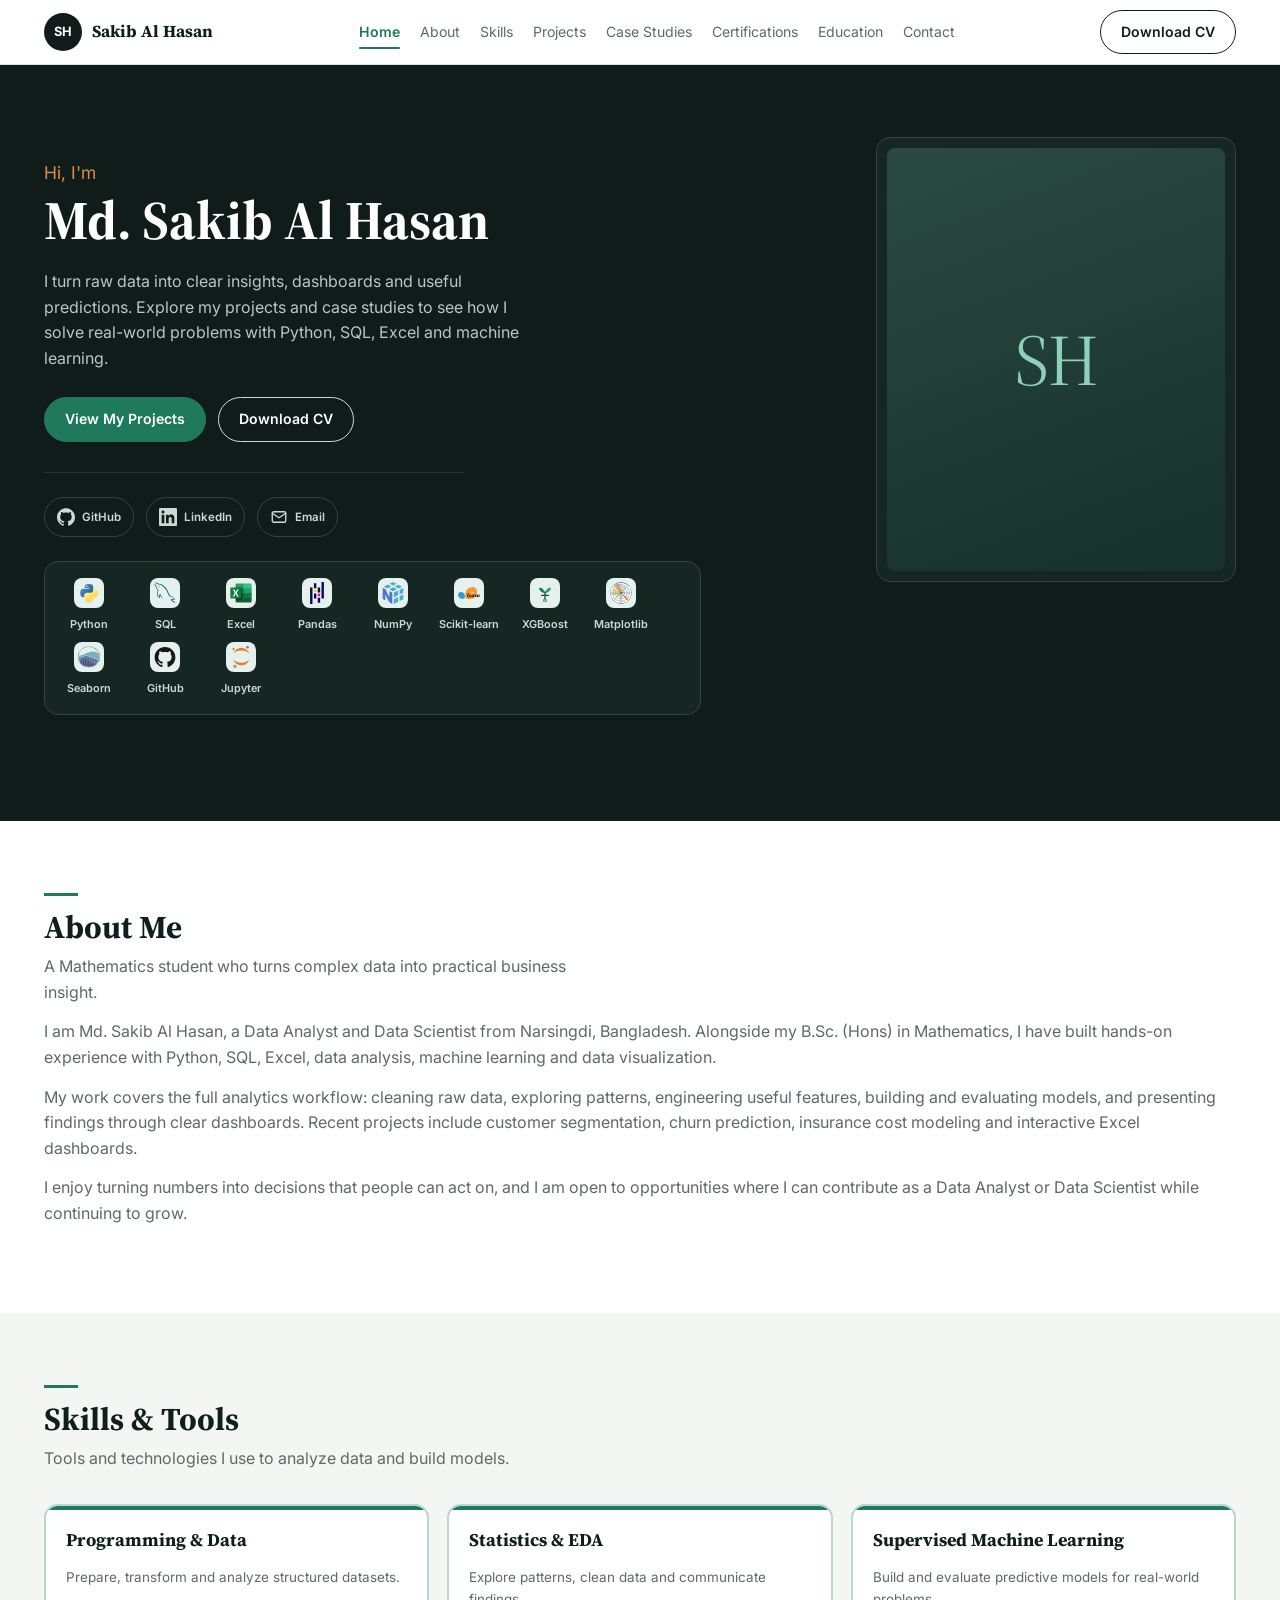
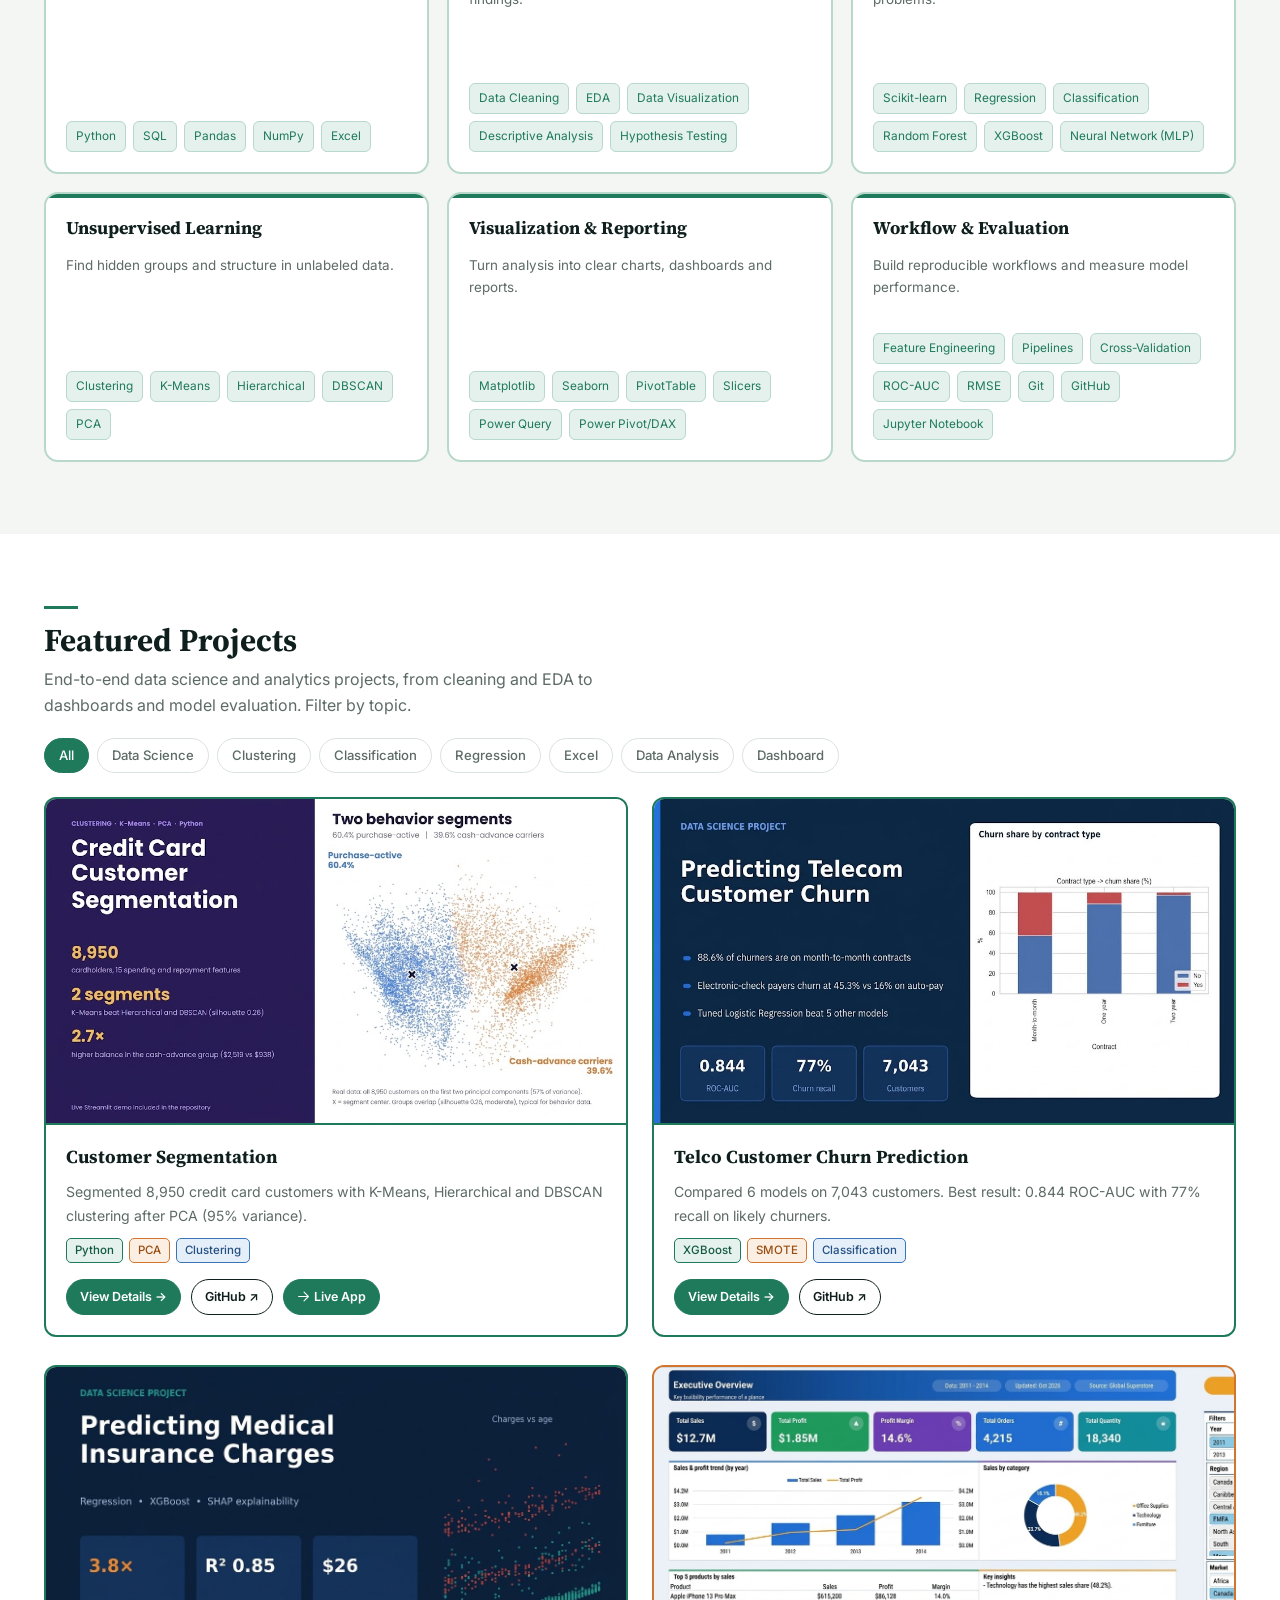
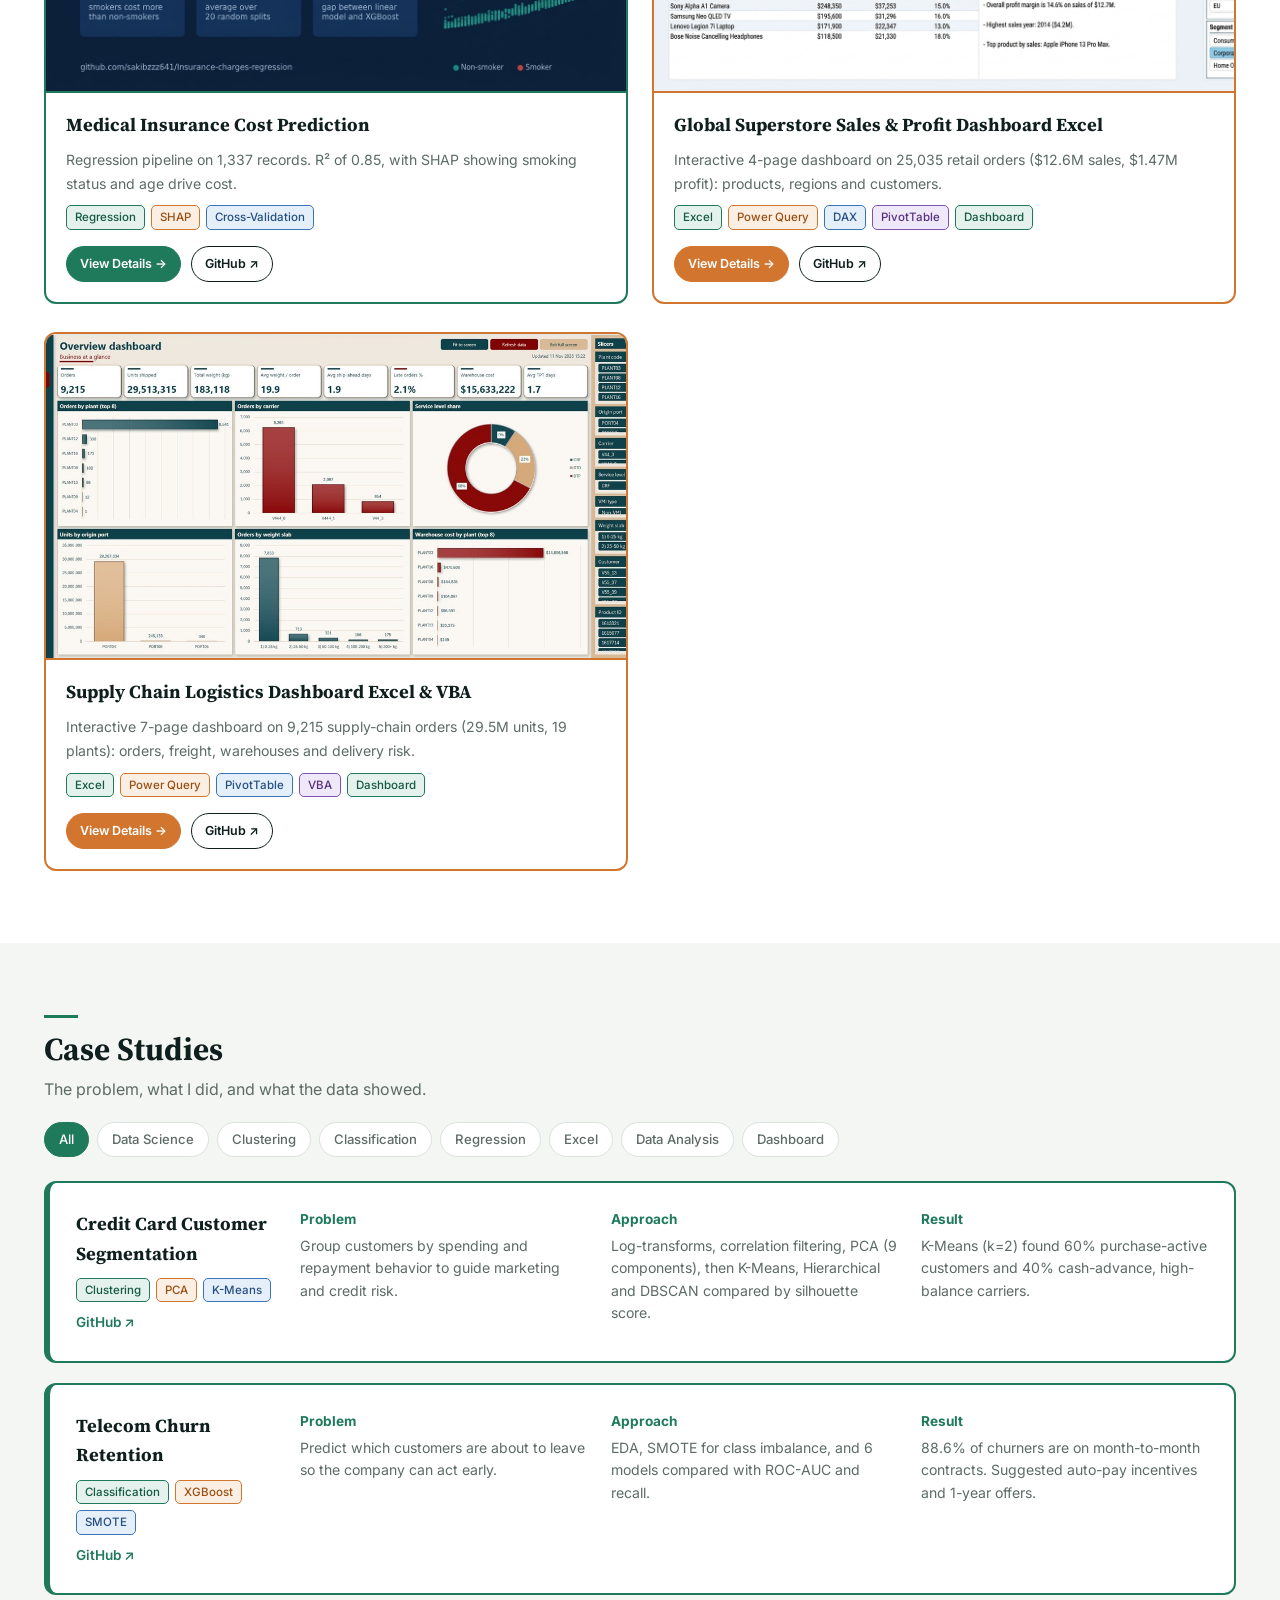
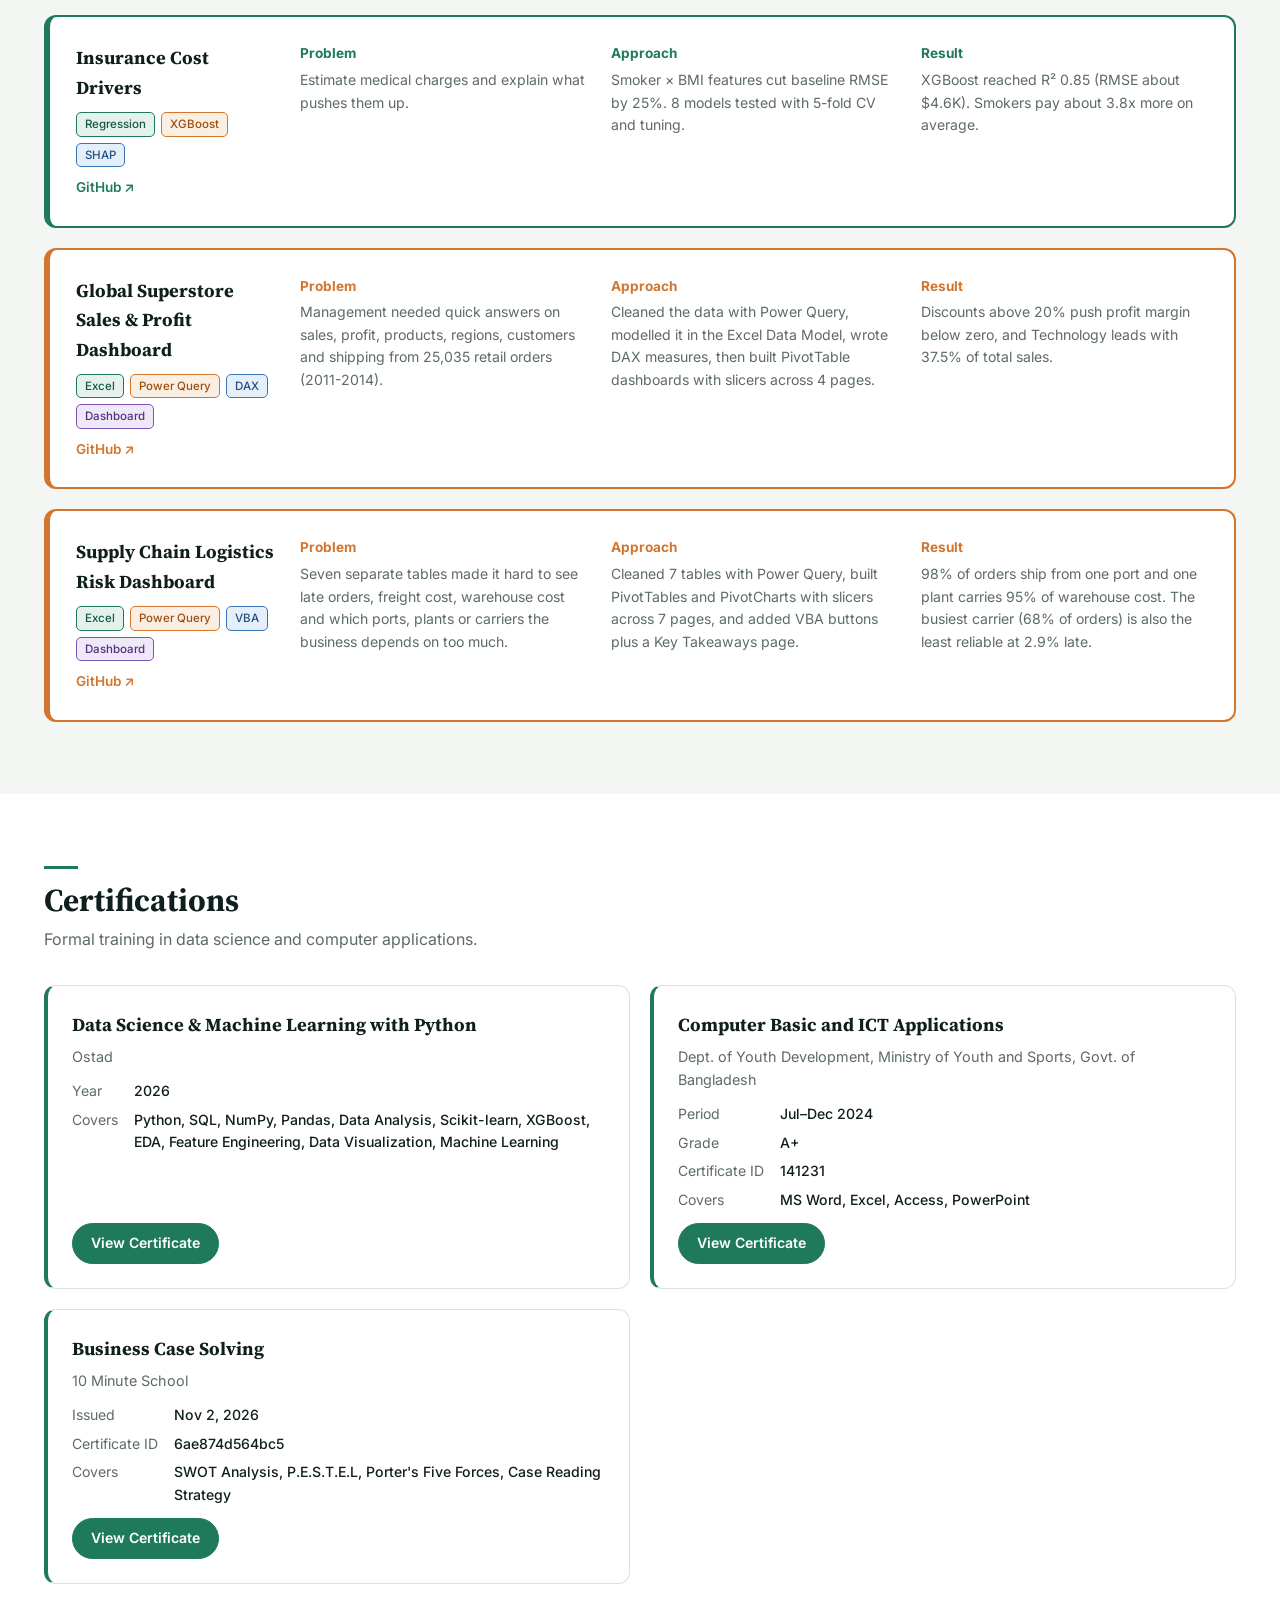
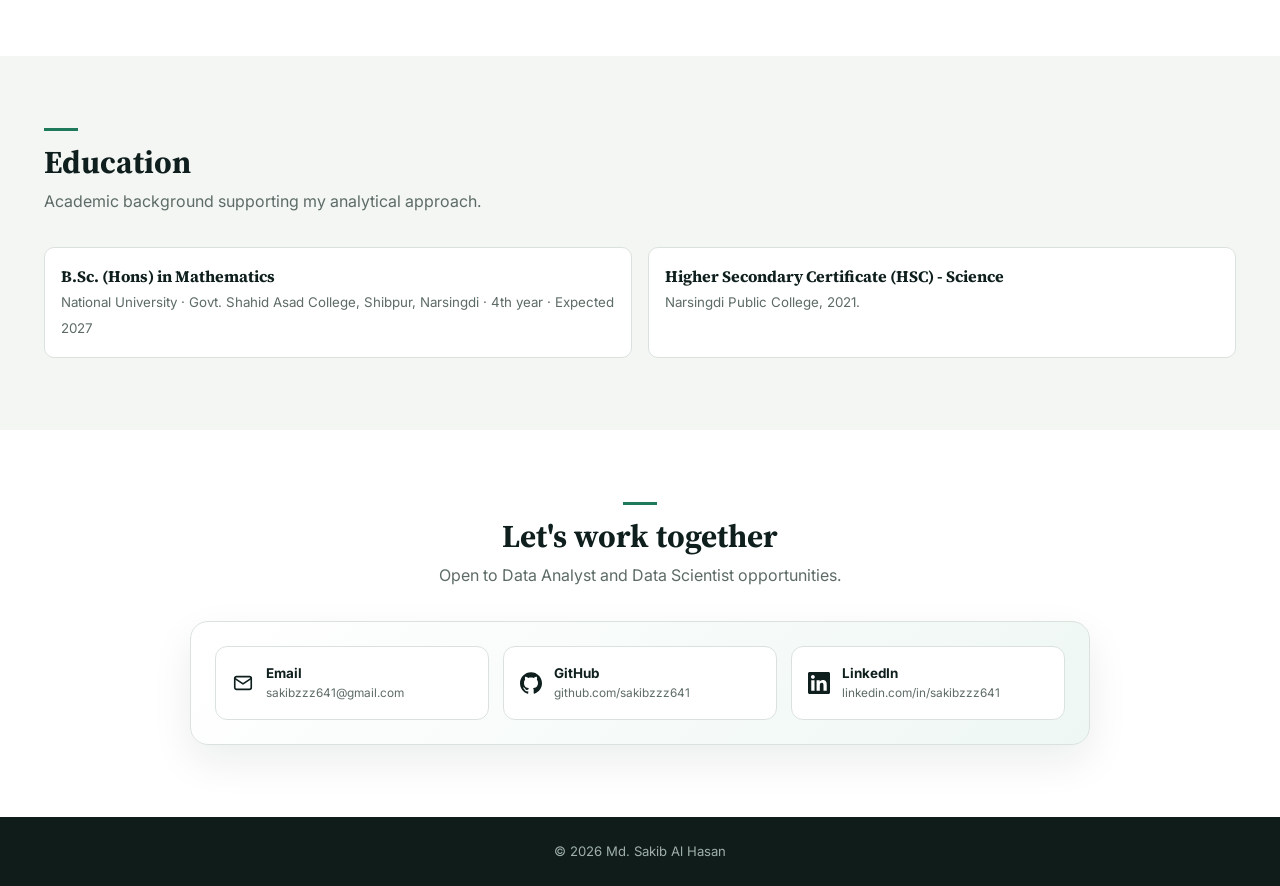
==== index.html @ 1f777a45 "add tool section at home" ====
<!DOCTYPE html>
<html lang="en">
<head>
<meta charset="UTF-8">
<meta name="viewport" content="width=device-width, initial-scale=1">
<title>Md. Sakib Al Hasan | Data Analyst &amp; Data Scientist</title>
<meta name="description" content="Portfolio of Md. Sakib Al Hasan, Data Analyst and Data Scientist: customer segmentation, churn prediction, cost prediction and Excel dashboard projects.">
<link rel="preconnect" href="https://fonts.googleapis.com">
<link rel="preconnect" href="https://fonts.gstatic.com" crossorigin>
<link href="https://fonts.googleapis.com/css2?family=Inter:wght@400;500;600&family=Source+Serif+4:wght@500;600;700&display=swap" rel="stylesheet">
<style>
:root{--ink:#0f1f1d;--dark:#101c1a;--green:#1f7a5c;--green2:#2a9d76;--orange:#e08a4b;--bg:#f4f6f4;--card:#fff;--line:#dbe2de;--mute:#5d6b66;--serif:'Source Serif 4',Georgia,serif;--sans:'Inter',system-ui,sans-serif}
*{box-sizing:border-box;margin:0;padding:0}
html{scroll-behavior:smooth}
body{font-family:var(--sans);background:var(--bg);color:var(--ink);line-height:1.6}
a{color:inherit;text-decoration:none}
:focus-visible{outline:2px solid var(--green2);outline-offset:3px}
.wrap{max-width:1240px;margin:0 auto;padding:0 24px}
/* nav */
header{background:#fff;border-bottom:1px solid var(--line);position:sticky;top:0;z-index:10}
nav{display:flex;align-items:center;justify-content:space-between;height:64px}
.logo{font-family:var(--serif);font-weight:700;font-size:1.05rem;display:flex;align-items:center;gap:10px;white-space:nowrap}
.logo i{position:relative;overflow:hidden;width:38px;height:38px;border-radius:50%;background:var(--dark);color:#fff;display:grid;place-items:center;font-style:normal;font-size:.8rem;font-family:var(--sans);flex:none}.logo i img{position:absolute;inset:0;width:100%;height:100%;object-fit:cover;object-position:center 18%}
nav ul{display:flex;gap:20px;list-style:none;font-size:.88rem;color:var(--mute)}
nav ul a{position:relative;display:inline-block;padding:6px 0;transition:color .2s ease}
nav ul a::after{content:"";position:absolute;left:0;right:0;bottom:0;height:2px;border-radius:2px;background:var(--green);transform:scaleX(0);transform-origin:center;transition:transform .2s ease}
nav ul a:hover,nav ul a.active{color:var(--green)}
nav ul a.active{font-weight:600}
nav ul a.active::after{transform:scaleX(1)}
.btn{display:inline-block;padding:10px 20px;border-radius:999px;font-size:.88rem;font-weight:600;border:1px solid var(--ink);background:transparent;cursor:pointer}
.btn.fill{background:var(--green);border-color:var(--green);color:#fff}
.btn.fill:hover{background:var(--green2)}
.btn.line:hover{background:rgba(0,0,0,.05)}
.hero .btn.line{border-color:#cfd8d4;color:#fff}
.hero .btn.line:hover{background:rgba(255,255,255,.1)}
.menu{display:none;background:none;border:1px solid var(--line);border-radius:8px;padding:6px 10px;font-size:1rem}
/* hero */
.hero{background:var(--dark);color:#fff;padding:72px 0}
.hero .wrap{display:block}
.hero-main{display:grid;grid-template-columns:1.35fr 1fr;gap:48px;align-items:start}
.pill{display:inline-block;border:1px solid #2f4540;border-radius:999px;padding:3px 12px;font-size:.74rem;color:#cdd9d4;margin:0 6px 8px 0}
.hi{color:var(--orange);margin-top:22px;font-size:1.1rem}
.hero h1{font-family:var(--serif);font-size:clamp(1.6rem,5.2vw,3.4rem);line-height:1.1;margin:4px 0 18px;white-space:nowrap}
.hero p.lead{color:#b9c7c2;max-width:480px;margin:18px 0 26px}
.cta{display:flex;gap:12px;flex-wrap:wrap}
.social{display:flex;gap:12px;margin-top:30px;padding-top:24px;border-top:1px solid #243733;max-width:420px}
.social a{min-width:40px;height:40px;padding:0 12px;border:1px solid #2f4540;border-radius:999px;display:inline-flex;align-items:center;justify-content:center;gap:7px;font-size:.72rem;font-weight:600;color:#cdd9d4;transition:background .2s ease,border-color .2s ease,transform .2s ease}
.social svg{width:18px;height:18px;fill:currentColor}.social svg.st{fill:none;stroke:currentColor;stroke-width:1.8;stroke-linecap:round;stroke-linejoin:round}
.social a:hover{border-color:var(--green2);color:#fff;background:#19342d;transform:translateY(-2px)}
.photo{width:100%;max-width:360px;justify-self:end;border:1px solid #2f4540;border-radius:14px;padding:10px;background:#152623}
.photo .img{aspect-ratio:4/5;border-radius:8px;background:linear-gradient(160deg,#2b4a43,#16302b);display:grid;place-items:center;font-family:var(--serif);font-size:4.5rem;color:#8fd0b6;overflow:hidden}
.photo .img{position:relative}.photo img{position:absolute;inset:0;width:100%;height:100%;object-fit:cover;display:block}
.photo a{display:block;text-align:center;margin-top:10px;font-size:.8rem;border:1px solid #2f4540;border-radius:8px;padding:7px;color:#cdd9d4}
.photo a:hover{border-color:var(--green2)}
.hero .tool-grid{margin-top:34px;background:#152623;border-color:#2f4540;box-shadow:none}
.hero .tool-card:hover{background:#1b3a32}
.hero .tool-card span:last-child{color:#cdd9d4}
.hero-main .tool-grid{margin-top:24px;padding:12px 6px;flex-wrap:wrap;overflow:visible;justify-content:flex-start}
.hero-main .tool-card{flex:0 0 76px;min-height:64px}
/* sections */
section{padding:72px 0}
.reveal{opacity:0;transform:translateY(24px);transition:opacity .7s ease,transform .7s ease}
.reveal.is-visible{opacity:1;transform:none}
.reveal-stagger>*{transition-delay:calc(var(--reveal-index, 0) * 90ms)}
.alt{background:#fff}
h2{font-family:var(--serif);font-size:2rem;line-height:1.2}
h2::before{content:"";display:block;width:34px;height:3px;background:var(--green);margin-bottom:12px}
.sub{color:var(--mute);margin:8px 0 32px;max-width:560px}
.grid4{display:grid;grid-template-columns:repeat(4,1fr);gap:16px}
.skill{background:var(--card);border:1px solid var(--line);border-radius:10px;padding:22px 12px;text-align:center;font-size:.9rem;font-weight:500}
.skill b{display:grid;place-items:center;width:38px;height:38px;border-radius:9px;background:#e4f1ec;color:var(--green);margin:0 auto 10px;font-size:.78rem}
.tool-grid{display:flex;flex-wrap:nowrap;align-items:stretch;justify-content:center;gap:0;margin:0 0 34px;padding:18px 12px;background:var(--card);border:1px solid var(--line);border-radius:14px;overflow-x:auto;box-shadow:0 8px 24px rgba(15,31,29,.04)}.tool-card{flex:0 0 88px;max-width:none;min-height:72px;display:flex;flex-direction:column;align-items:center;justify-content:center;gap:8px;background:transparent;border:0;border-radius:10px;color:var(--ink);text-align:center;transition:background .22s ease,transform .22s ease}.tool-card:hover{background:#f0f7f4;transform:translateY(-3px)}.tool-card:hover .tool-logo,.tool-card:hover .tool-icon{transform:scale(1.08)}.tool-mark{display:grid;place-items:center;min-width:30px;height:30px;padding:0 5px;border-radius:8px;background:#e4f1ec;color:var(--green);font-size:.66rem;font-weight:700}.tool-logo{width:30px;height:30px;padding:4px;border-radius:8px;background:#e4f1ec;object-fit:contain;transition:transform .22s ease}.tool-icon{width:30px;height:30px;padding:6px;border-radius:8px;background:#e4f1ec;color:var(--green);fill:none;stroke:currentColor;stroke-width:1.8;stroke-linecap:round;stroke-linejoin:round;transition:transform .22s ease}.tool-icon text{fill:currentColor;stroke:none;font-family:var(--sans);font-size:8px;font-weight:700}.tool-card span:last-child{font-size:.68rem;font-weight:600;color:var(--mute);white-space:nowrap}
.groups{display:grid;grid-template-columns:repeat(3,1fr);align-items:stretch;gap:18px}.sg{--skill-accent:var(--green);--skill-soft:#e4f1ec;--skill-border:#b7d8ca;position:relative;overflow:hidden;height:100%;min-height:270px;background:var(--card);border:2px solid var(--skill-border);border-radius:14px;padding:20px;display:flex;flex-direction:column;transition:transform .22s ease,box-shadow .22s ease,border-color .22s ease}.sg::before{content:"";position:absolute;inset:0 0 auto;height:4px;background:var(--skill-accent)}.sg:hover{transform:translateY(-5px);border-color:var(--skill-accent);box-shadow:0 16px 32px rgba(15,31,29,.12);z-index:1}.sg h3{font-family:var(--serif);font-size:1.12rem;display:flex;align-items:center;margin-bottom:12px}.sg-description{color:var(--mute);font-size:.84rem;line-height:1.65;margin-bottom:18px}.sg-items{margin-top:auto}.skill-subgroup{padding-top:0}.sg .sl{font-size:.7rem;letter-spacing:.08em;text-transform:uppercase;font-weight:700;color:var(--skill-accent);margin:0 0 8px}.sg .tags{gap:7px}.sg .tags em{display:inline-flex;align-items:center;font-size:.74rem;background:var(--skill-soft);border:1px solid var(--skill-border);border-radius:6px;padding:5px 9px;color:var(--skill-accent)}.sg .tags em:hover{border-color:var(--skill-accent);background:var(--skill-accent);color:#fff}
.proj .tags em,.case .tags em{border:1.5px solid #1f7a5c;background:#e4f1ec;color:#145a43;font-weight:500}.proj .tags em:nth-child(2),.case .tags em:nth-child(2){border-color:#d2762f;background:#fbeee3;color:#9a4f12}.proj .tags em:nth-child(3),.case .tags em:nth-child(3){border-color:#3a74b8;background:#e5eff9;color:#244f82}.proj .tags em:nth-child(4),.case .tags em:nth-child(4){border-color:#7d52b3;background:#efe8f8;color:#55307f}.case .tags{margin-top:10px}
.certs{display:grid;grid-template-columns:repeat(2,1fr);gap:20px}.cert{background:var(--card);border:1px solid var(--line);border-left:4px solid var(--green);border-radius:12px;padding:24px;display:flex;flex-direction:column;gap:12px;transition:transform .22s ease,box-shadow .22s ease}.cert:hover{transform:translateY(-4px) scale(1.025);box-shadow:0 14px 30px rgba(15,31,29,.14);position:relative;z-index:1}.cert h3{font-family:var(--serif);font-size:1.15rem}.cert .by{color:var(--mute);font-size:.9rem;margin-top:-6px}.cert dl{display:grid;grid-template-columns:auto 1fr;gap:6px 16px;font-size:.88rem}.cert dt{color:var(--mute)}.cert dd{font-weight:500}.cert .btn{align-self:flex-start;margin-top:auto;padding:8px 18px}
.projects{display:grid;grid-template-columns:repeat(2,minmax(0,1fr));gap:28px 24px}
.proj{background:var(--card);border:1px solid var(--line);border-radius:12px;overflow:hidden;display:flex;flex-direction:column;transition:transform .22s ease,box-shadow .22s ease}
.proj:hover{transform:translateY(-4px) scale(1.025);box-shadow:0 14px 30px rgba(15,31,29,.14);position:relative;z-index:1}
.thumb{aspect-ratio:16/9;height:auto;min-height:0;background:#eaf2ef;display:flex;align-items:flex-end;gap:6px;padding:18px 20px;border-bottom:1px solid var(--line)}
.thumb span{flex:1;background:var(--green);border-radius:3px 3px 0 0;opacity:.85}
.thumb.dots{display:block;position:relative}
.thumb.dots span{position:absolute;width:14px;height:14px;border-radius:50%;flex:none}
.proj .body{padding:20px;display:flex;flex-direction:column;gap:10px;flex:1}
.proj h3{font-family:var(--serif);font-size:1.15rem;line-height:1.35}
.proj p{font-size:.88rem;color:var(--mute);line-height:1.7}
.tags{display:flex;flex-wrap:wrap;gap:6px}
.tags em{font-style:normal;font-size:.72rem;background:#eef2f0;border-radius:5px;padding:2px 8px;color:#41524c}
.proj a.more{margin-top:auto;font-size:.85rem;font-weight:600;color:var(--green)}
.cases{display:grid;gap:20px}
.case{background:var(--card);border:1px solid var(--line);border-radius:12px;padding:26px;display:grid;grid-template-columns:200px 1fr 1fr 1fr;gap:24px;transition:transform .22s ease,box-shadow .22s ease}.case:hover{transform:translateY(-4px) scale(1.025);box-shadow:0 14px 30px rgba(15,31,29,.14);position:relative;z-index:1}
.case h3{font-family:var(--serif);font-size:1.15rem}
.case h4{font-size:.85rem;color:var(--green);margin-bottom:4px}
.case p{font-size:.88rem;color:var(--mute)}
.about{display:grid;grid-template-columns:1fr;text-align:left}
.about h2::before{margin-left:0;margin-right:0}
.about .sub,.about p{margin-left:0;margin-right:0}
.about p{color:var(--mute);margin-bottom:14px}
.edu{display:grid;grid-template-columns:repeat(2,minmax(0,1fr));align-content:start;gap:16px}
.edu div{background:var(--card);border:1px solid var(--line);border-radius:10px;padding:16px;transition:transform .22s ease,box-shadow .22s ease,border-color .22s ease}
.edu div:hover{transform:translateY(-3px);border-color:var(--green2);box-shadow:0 10px 24px rgba(15,31,29,.1)}
.edu strong{display:block;font-family:var(--serif)}
.edu small{color:var(--mute)}
.contact{text-align:center}
.contact h2::before{margin:0 auto 12px}
.contact .sub{margin-left:auto;margin-right:auto}
.contact-card{max-width:900px;margin:28px auto 0;padding:24px;border:1px solid var(--line);border-radius:18px;background:linear-gradient(135deg,#fff 0%,#eef7f3 100%);box-shadow:0 16px 40px rgba(15,31,29,.08)}
.contact-links{display:grid;grid-template-columns:repeat(auto-fit,minmax(210px,1fr));gap:14px}
.contact-link{display:flex;align-items:center;gap:12px;min-width:0;padding:16px;border:1px solid var(--line);border-radius:12px;background:#fff;color:var(--ink);text-align:left;transition:transform .22s ease,box-shadow .22s ease,border-color .22s ease}
.contact-link:hover{transform:translateY(-3px);border-color:var(--green2);box-shadow:0 10px 24px rgba(15,31,29,.1)}
.contact-link svg{width:22px;height:22px;fill:currentColor;flex:none}
.contact-link svg.st{fill:none;stroke:currentColor;stroke-width:1.8;stroke-linecap:round;stroke-linejoin:round}
.contact-link span{display:flex;flex-direction:column;min-width:0}
.contact-link b{font-size:.84rem}
.contact-link small{overflow:hidden;color:var(--mute);font-size:.74rem;text-overflow:ellipsis;white-space:nowrap}
.contact-card .cta{justify-content:center;margin-top:20px}
.copy-status{display:block;min-height:1.4em;margin-top:12px;color:var(--green);font-size:.8rem}
footer{background:var(--dark);color:#9fb0aa;text-align:center;padding:24px;font-size:.82rem}
@media(max-width:860px){
 .wrap{padding-left:20px;padding-right:20px}
 nav ul{gap:16px}
 .hero{padding:56px 0}
 .hero h1{font-size:clamp(1.6rem,8vw,3.2rem)}
 .hero-main,.about{grid-template-columns:1fr}
 .photo{max-width:320px}
 .tool-grid{flex-wrap:wrap;overflow-x:visible}
 .tool-card{flex-basis:120px}
 .groups{grid-template-columns:1fr}
 .projects{grid-template-columns:repeat(2,minmax(0,1fr))}
 .certs{grid-template-columns:1fr}
 .case{grid-template-columns:1fr;gap:14px}
 .menu{display:block}
 nav ul{display:none;position:absolute;top:64px;left:0;right:0;background:#fff;flex-direction:column;gap:0;border-bottom:1px solid var(--line)}
 nav ul.open{display:flex}
 nav ul li{padding:6px 24px;border-top:1px solid var(--line)}
 nav ul a{display:block;padding:6px 0}
 nav>.btn{display:none}
}
@media(max-width:560px){
 .wrap{padding-left:16px;padding-right:16px}
 .tool-card{flex-basis:100px}
 section{padding:52px 0}
 .hero{padding:44px 0}
 .hero h1{white-space:normal;font-size:clamp(1.9rem,11vw,2.7rem)}
 .hero p.lead{font-size:.92rem}
 .photo{max-width:260px}
 .projects{grid-template-columns:1fr}
 .edu{grid-template-columns:1fr}
 .proj .body{padding:16px}
 .proj .links{gap:8px}
 .proj .links a.more{padding:7px 10px;font-size:.74rem}
 .case{padding:18px}
 .case a.more+a.more{margin-left:8px}
 h2{font-size:1.7rem}
 .sub{font-size:.9rem;margin-bottom:24px}
 .cta .btn{width:100%;text-align:center}
 .social{margin-top:24px;padding-top:18px}
 nav{height:58px}
 header nav ul{top:58px}
 .logo{font-size:.92rem}
 .logo i{width:34px;height:34px}
}
@media(hover:none){
 .proj:hover{transform:none;box-shadow:none}
 .proj:hover .thumb.img img{transform:none}
}

.filters{display:flex;flex-wrap:wrap;gap:8px;margin:-12px 0 24px}
.fbtn{font:inherit;font-size:.82rem;font-weight:500;padding:6px 14px;border-radius:999px;border:1px solid var(--line);background:#fff;color:var(--mute);cursor:pointer}
.fbtn:hover{border-color:var(--green2);color:var(--ink)}
.fbtn.on{background:var(--green);border-color:var(--green);color:#fff}
.case a.more{display:inline-block;margin-top:10px;font-size:.85rem;font-weight:600;color:var(--ac,var(--green))}
.case a.more+a.more{margin-left:16px}
[hidden]{display:none!important}
.proj .links{margin-top:auto;padding-top:6px;display:flex;gap:10px;flex-wrap:wrap}
.proj .links a.more{margin-top:0;border:1px solid var(--ac,var(--green));border-radius:999px;padding:7px 13px;font-size:.78rem}
.proj .links a.more:not(.ghost){background:var(--ac,var(--green));color:#fff}
.proj .links a.more:not(.ghost):hover{filter:brightness(1.1)}
.proj .links a.more.ghost{border-color:var(--ink);background:#fff;color:var(--ink);font-weight:600}
.proj .links a.more.ghost:hover{border-color:var(--ink);background:var(--ink);color:#fff}
.proj .links a.live-app{border-color:var(--green);color:var(--green)}
.proj .links a.live-app:hover{background:var(--green);color:#fff}
.proj .links a.live-app svg{width:13px;height:13px;vertical-align:-2px;margin-right:4px;fill:none;stroke:currentColor;stroke-width:2;stroke-linecap:round;stroke-linejoin:round}
.thumb.img{padding:0;display:block}
.thumb.img{overflow:hidden}
.thumb.img img{width:100%;height:100%;object-fit:cover;display:block;transition:transform .35s ease}
.proj:hover .thumb.img img{transform:scale(1.06)}

.c-green{--ac:#1f7a5c;--ac-bg:#e4f1ec}.c-orange{--ac:#d2762f;--ac-bg:#fbeee3}.c-blue{--ac:#3a74b8;--ac-bg:#e5eff9}.c-purple{--ac:#7d52b3;--ac-bg:#efe8f8}
.proj{border:2px solid var(--ac,var(--line))}
.proj .thumb{background:var(--ac-bg,#eaf2ef);border-bottom:2px solid var(--ac,var(--line))}
.thumb span{background:var(--ac,var(--green))}
.proj a.more{color:var(--ac,var(--green))}
.case{border:2px solid var(--ac,var(--line));border-left:6px solid var(--ac,var(--line))}
.case h4{color:var(--ac,var(--green))}
@media(prefers-reduced-motion:reduce){
 html{scroll-behavior:auto}
 .reveal{opacity:1;transform:none;transition:none}
}
</style>
</head>
<body>
<header>
 <div class="wrap">
  <nav aria-label="Main">
   <a href="#home" class="logo"><i id="logoMark"></i><span id="logoName"></span></a>
   <ul id="links">
    <li><a href="#home">Home</a></li>
    <li data-sec="about"><a href="#about">About</a></li>
    <li data-sec="skills"><a href="#skills">Skills</a></li>
    <li data-sec="projects"><a href="#projects">Projects</a></li>
    <li data-sec="cases"><a href="#cases">Case Studies</a></li>
    <li data-sec="certs"><a href="#certs">Certifications</a></li>
    <li data-sec="education"><a href="#education">Education</a></li>
    <li><a href="#contact">Contact</a></li>
   </ul>
   <a class="btn line" id="navCv" download hidden>Download CV</a>
   <button class="menu" aria-label="Menu" onclick="document.getElementById('links').classList.toggle('open')">&#9776;</button>
  </nav>
 </div>
</header>

<main>
<div class="hero" id="home">
 <div class="wrap">
  <div class="hero-main">
   <div>
    <p class="hi">Hi, I'm</p>
    <h1 id="heroName"></h1>
    <p class="lead" id="heroLead"></p>
    <div class="cta">
     <a class="btn fill" href="#projects" id="heroProjects">View My Projects</a>
     <a class="btn line" id="heroCv" download hidden>Download CV</a>
    </div>
    <div class="social" id="social"></div>
    <div class="tool-grid reveal-stagger" id="toolList"></div>
   </div>
   <div class="photo" id="photo"></div>
  </div>
 </div>
</div>

<section id="about" class="alt">
 <div class="wrap about">
  <div>
   <h2>About Me</h2>
   <p class="sub" id="aboutSub" style="margin-bottom:14px"></p>
   <div class="reveal" id="aboutText"></div>
  </div>
 </div>
</section>

<section id="skills">
 <div class="wrap">
  <h2>Skills &amp; Tools</h2>
  <p class="sub">Tools and technologies I use to analyze data and build models.</p>
  <div class="groups reveal-stagger" id="skillGroups"></div>
 </div>
</section>

<section id="projects" class="alt">
 <div class="wrap">
  <h2>Featured Projects</h2>
  <p class="sub">End-to-end data science and analytics projects, from cleaning and EDA to dashboards and model evaluation. Filter by topic.</p>
  <div class="filters" id="projFilters" aria-label="Filter projects"></div>
  <div class="projects reveal-stagger" id="projectList"></div>
 </div>
</section>

<section id="cases">
 <div class="wrap">
  <h2>Case Studies</h2>
  <p class="sub">The problem, what I did, and what the data showed.</p>
  <div class="filters" id="caseFilters" aria-label="Filter case studies"></div>
  <div class="cases reveal-stagger" id="caseList"></div>
 </div>
</section>

<section id="certs" class="alt">
 <div class="wrap">
  <h2>Certifications</h2>
  <p class="sub">Formal training in data science and computer applications.</p>
  <div class="certs reveal-stagger" id="certList"></div>
 </div>
</section>

<section id="education">
 <div class="wrap">
  <h2>Education</h2>
  <p class="sub">Academic background supporting my analytical approach.</p>
  <div class="edu reveal-stagger" id="eduList"></div>
 </div>
</section>

<section id="contact" class="contact alt">
 <div class="wrap">
  <h2>Let's work together</h2>
  <p class="sub" id="contactText"></p>
  <div class="contact-card reveal">
   <div class="contact-links" id="contactLinks"></div>
   <a id="contactEmail" hidden></a>
  </div>
 </div>
</section>
</main>
<footer id="footer"></footer>

<script src="data-v4.js"></script>
<script>
const $=s=>document.querySelector(s);
const esc=s=>String(s==null?'':s).replace(/[&<>"]/g,c=>({'&':'&amp;','<':'&lt;','>':'&gt;','"':'&quot;'}[c]));
const tags=a=>'<div class="tags">'+(a||[]).map(t=>'<em>'+esc(t)+'</em>').join('')+'</div>';
const skillTags=a=>tags(a);
const toolIcon=name=>{
 const icons={
  Python:'<circle cx="8" cy="8" r="3"/><circle cx="16" cy="16" r="3"/><path d="M10 8h4a2 2 0 0 1 2 2v3M14 16h-4a2 2 0 0 1-2-2v-3"/>',
  SQL:'<path d="M5 6c0-2 14-2 14 0v12c0 2-14 2-14 0z"/><path d="M5 6c0 2 14 2 14 0M5 12c0 2 14 2 14 0"/>',
  Excel:'<rect x="4" y="4" width="16" height="16" rx="2"/><path d="M4 10h16M4 15h16M10 4v16M15 4v16"/>',
  Pandas:'<text x="4" y="15">pd</text>',
  NumPy:'<path d="m6 5 4 14 4-14M4 8h4M16 8h4"/>',
  'Scikit-learn':'<circle cx="6" cy="12" r="2"/><circle cx="18" cy="6" r="2"/><circle cx="18" cy="18" r="2"/><path d="m8 11 8-4M8 13l8 4"/>',
  XGBoost:'<path d="M5 19V9M10 19V5M15 19v-8M20 19V3"/>',
  Matplotlib:'<path d="M4 18 9 12l3 3 7-9"/><path d="M4 20h16"/>',
  Seaborn:'<path d="M4 15c3-8 5 8 8 0s5 8 8 0"/>',
  GitHub:'<circle cx="12" cy="12" r="8"/><path d="M9 18v-3a3 3 0 0 1 6 0v3M8 9a5 5 0 0 0 8 0"/>',
  Jupyter:'<circle cx="12" cy="12" r="8"/><circle cx="12" cy="12" r="2"/><path d="M7 5h.01M17 19h.01"/>',
  'Power Query & DAX':'<path d="M5 19V9M10 19V5M15 19v-8M20 19V3"/>'
 };
 return '<svg class="tool-icon" viewBox="0 0 24 24" aria-hidden="true">'+(icons[name]||'')+'</svg>';
};
const toolAssets={
 Python:'python.svg',
 SQL:'sql.svg',
 Excel:'excel.svg',
 Pandas:'pandas.svg',
 NumPy:'numpy.svg',
 'Scikit-learn':'scikit-learn.svg',
 XGBoost:'xgboost.svg',
 Matplotlib:'matplotlib.svg',
 Seaborn:'seaborn.svg',
 GitHub:'github.svg',
 Jupyter:'jupyter.svg'
};
const lnk=(href,txt,cls,ext)=>href?'<a class="'+cls+'" href="'+esc(href)+'"'+(ext?' target="_blank" rel="noopener"':'')+'>'+txt+'</a>':'';
const ICON={
github:'<svg viewBox="0 0 24 24" aria-hidden="true"><path d="M12 .297c-6.63 0-12 5.373-12 12 0 5.303 3.438 9.8 8.205 11.385.6.113.82-.258.82-.577 0-.285-.01-1.04-.015-2.04-3.338.724-4.042-1.61-4.042-1.61C4.422 18.07 3.633 17.7 3.633 17.7c-1.087-.744.084-.729.084-.729 1.205.084 1.838 1.236 1.838 1.236 1.07 1.835 2.809 1.305 3.495.998.108-.776.417-1.305.76-1.605-2.665-.3-5.466-1.332-5.466-5.93 0-1.31.465-2.38 1.235-3.22-.135-.303-.54-1.523.105-3.176 0 0 1.005-.322 3.3 1.23.96-.267 1.98-.399 3-.405 1.02.006 2.04.138 3 .405 2.28-1.552 3.285-1.23 3.285-1.23.645 1.653.24 2.873.12 3.176.765.84 1.23 1.91 1.23 3.22 0 4.61-2.805 5.625-5.475 5.92.42.36.81 1.096.81 2.22 0 1.606-.015 2.896-.015 3.286 0 .315.21.69.825.57C20.565 22.092 24 17.592 24 12.297c0-6.627-5.373-12-12-12"/></svg>',
linkedin:'<svg viewBox="0 0 24 24" aria-hidden="true"><path d="M20.447 20.452h-3.554v-5.569c0-1.328-.027-3.037-1.852-3.037-1.853 0-2.136 1.445-2.136 2.939v5.667H9.351V9h3.414v1.561h.046c.477-.9 1.637-1.85 3.37-1.85 3.601 0 4.267 2.37 4.267 5.455v6.286zM5.337 7.433c-1.144 0-2.063-.926-2.063-2.065 0-1.138.92-2.063 2.063-2.063 1.14 0 2.064.925 2.064 2.063 0 1.139-.925 2.065-2.064 2.065zm1.782 13.019H3.555V9h3.564v11.452zM22.225 0H1.771C.792 0 0 .774 0 1.729v20.542C0 23.227.792 24 1.771 24h20.451C23.2 24 24 23.227 24 22.271V1.729C24 .774 23.2 0 22.222 0h.003z"/></svg>',
email:'<svg class="st" viewBox="0 0 24 24" aria-hidden="true"><rect x="3" y="5" width="18" height="14" rx="2"/><path d="m3 7 9 6 9-6"/></svg>',
kaggle:'<svg viewBox="0 0 24 24" aria-hidden="true"><path d="M18.825 23.859c-.022.092-.117.141-.281.141h-3.139c-.187 0-.351-.082-.492-.248l-5.178-6.589-1.448 1.374v5.111c0 .235-.117.352-.351.352H5.505c-.236 0-.354-.117-.354-.352V.353c0-.233.118-.353.354-.353h2.431c.234 0 .351.12.351.353v14.343l6.203-6.272c.165-.165.33-.246.495-.246h3.239c.144 0 .236.06.281.18.046.149.034.255-.036.315l-6.555 6.344 6.836 8.507c.095.104.117.208.07.358"/></svg>'};
const D=DATA,P=D.profile,S=D.social||{};
const pills=a=>(a||[]).map(t=>'<span class="pill">'+esc(t)+'</span>').join('');
const mail=S.email?'mailto:'+S.email:'';
const revealObserver=window.matchMedia('(prefers-reduced-motion: reduce)').matches?null:new IntersectionObserver(entries=>{
 entries.forEach(entry=>{
  if(entry.isIntersecting){
   entry.target.classList.add('is-visible');
   revealObserver.unobserve(entry.target);
  }
 });
},{threshold:.12,rootMargin:'0px 0px -40px'});
function revealElements(){
 document.querySelectorAll('.reveal-stagger').forEach(group=>{
  [...group.children].forEach((item,index)=>{
   item.classList.add('reveal');
   item.style.setProperty('--reveal-index',index);
  });
 });
 document.querySelectorAll('.reveal').forEach(el=>{
  if(revealObserver)revealObserver.observe(el);
  else el.classList.add('is-visible');
 });
}

// header, hero
$('#logoMark').innerHTML=esc(P.initials||'')+(P.photo?'<img src="'+esc(P.photo)+'" alt="" onerror="this.remove()">':''); $('#logoName').textContent=P.shortName||P.name;
$('#heroName').textContent=P.name; $('#heroLead').textContent=P.tagline;
['#navCv','#heroCv'].forEach(id=>{if(P.cv){$(id).href=P.cv;$(id).hidden=false}});
const socialNames={github:'GitHub',linkedin:'LinkedIn',kaggle:'Kaggle',email:'Email'};
$('#social').innerHTML=['github','linkedin','kaggle','email'].filter(k=>S[k]).map(k=>
 '<a href="'+esc(k==='email'?mail:S[k])+'" aria-label="'+socialNames[k]+'"'+(k==='email'?'':' target="_blank" rel="noopener"')+'>'+ICON[k]+'<span>'+socialNames[k]+'</span></a>').join('');
$('#photo').innerHTML='<div class="img">'+esc(P.initials||'')+(P.photo?'<img src="'+esc(P.photo)+'" alt="'+esc(P.name)+'" onerror="this.remove()">':'')+'</div>';

// skills
$('#toolList').innerHTML=(D.tools||[]).map(t=>'<div class="tool-card">'+(toolAssets[t.name]?'<img class="tool-logo" src="assets/icons/'+toolAssets[t.name]+'" alt="'+esc(t.name)+' logo">':toolIcon(t.name))+'<span>'+esc(t.name)+'</span></div>').join('');
$('#skillGroups').innerHTML=D.skills.map(g=>'<div class="sg"><h3>'+esc(g.title)+'</h3>'+
 '<p class="sg-description">'+esc(g.description||'')+'</p><div class="sg-items">'+skillTags(g.items)+'</div></div>').join('');

// projects
const FB={
 dots:'<div class="thumb dots" aria-hidden="true"><span style="left:18%;top:30%;background:var(--ac,#1f7a5c)"></span><span style="left:26%;top:52%;background:var(--ac,#1f7a5c)"></span><span style="left:34%;top:38%;background:var(--ac,#1f7a5c)"></span><span style="left:62%;top:60%;background:#e08a4b"></span><span style="left:70%;top:35%;background:#e08a4b"></span><span style="left:78%;top:55%;background:#e08a4b"></span></div>',
 mix:'<div class="thumb" aria-hidden="true"><span style="height:85%"></span><span style="height:35%;background:#e08a4b"></span><span style="height:60%"></span><span style="height:25%;background:#e08a4b"></span><span style="height:70%"></span></div>',
 up:'<div class="thumb" aria-hidden="true"><span style="height:30%"></span><span style="height:45%"></span><span style="height:55%"></span><span style="height:75%"></span><span style="height:92%"></span></div>'};
const pick=(a,f)=>(a||[]).filter(x=>f==='All'||(x.category||[]).includes(f));
function filterBar(box,items,draw){
 const el=$(box),list=[...new Set((items||[]).flatMap(x=>x.category||[]))];
 if(list.length<2){el.hidden=true;draw('All');return}
 const show=f=>{el.innerHTML=['All',...list].map(c=>'<button type="button" class="fbtn'+(c===f?' on':'')+'" aria-pressed="'+(c===f)+'" data-f="'+esc(c)+'">'+esc(c)+'</button>').join('');draw(f)};
 el.onclick=e=>{const b=e.target.closest('.fbtn');if(b)show(b.dataset.f)};
 show('All');
}
function drawProjects(f){
$('#projectList').innerHTML=pick(D.projects,f).map(p=>'<article class="proj'+(p.color?' c-'+esc(p.color):'')+'">'+
 (p.image?'<div class="thumb img"><img src="'+esc(p.image)+'" alt="'+esc(p.title)+'" loading="lazy"></div>':(FB[p.thumb]||FB.mix))+
 '<div class="body"><h3>'+esc(p.title)+'</h3><p>'+esc(p.description)+'</p>'+tags(p.tags)+
'<div class="links">'+(p.id?lnk('project.html?id='+encodeURIComponent(p.id),'View Details &rarr;','more'):'')+lnk(p.repo,'GitHub &#8599;','more ghost',true)+lnk(p.liveApp,'<svg viewBox="0 0 24 24" aria-hidden="true"><path d="M3 12h18M13 4l8 8-8 8"/></svg>Live App','more live-app',true)+'</div></div></article>').join('');
revealElements();
}
filterBar('#projFilters',D.projects,drawProjects);

// case studies
function drawCases(f){
$('#caseList').innerHTML=pick(D.cases,f).map(c=>'<div class="case'+(c.color?' c-'+esc(c.color):'')+'"><div><h3>'+esc(c.title)+'</h3>'+tags(c.tags)+(c.id?lnk('project.html?id='+encodeURIComponent(c.id),'View Details &rarr;','more'):'')+lnk(c.repo,'GitHub &#8599;','more',true)+'</div>'+
 '<div><h4>Problem</h4><p>'+esc(c.problem)+'</p></div><div><h4>Approach</h4><p>'+esc(c.approach)+'</p></div><div><h4>Result</h4><p>'+esc(c.result)+'</p></div></div>').join('');
revealElements();
}
filterBar('#caseFilters',D.cases,drawCases);

// certifications
$('#certList').innerHTML=D.certificates.map(c=>'<article class="cert"><h3>'+esc(c.title)+'</h3><p class="by">'+esc(c.issuer)+'</p><dl>'+
 (c.details||[]).map(d=>'<dt>'+esc(d[0])+'</dt><dd>'+esc(d[1])+'</dd>').join('')+'</dl>'+lnk(c.link,'View Certificate','btn fill',true)+'</article>').join('');

// about
$('#aboutSub').textContent=D.about.subtitle;
$('#aboutText').innerHTML=D.about.paragraphs.map(t=>'<p>'+esc(t)+'</p>').join('');
$('#eduList').innerHTML=D.about.education.map(e=>'<div><strong>'+esc(e.title)+'</strong><small>'+esc(e.note)+'</small></div>').join('');

// contact, footer
$('#contactText').textContent=D.contact.text;
if(S.email){
 $('#contactEmail').href=mail;
 $('#contactLinks').insertAdjacentHTML('beforeend','<a class="contact-link" href="'+esc(mail)+'">'+ICON.email+'<span><b>Email</b><small>'+esc(S.email)+'</small></span></a>');
}else{
 $('#contactEmail').hidden=true;
}
if(S.github)$('#contactLinks').insertAdjacentHTML('beforeend','<a class="contact-link" href="'+esc(S.github)+'" target="_blank" rel="noopener">'+ICON.github+'<span><b>GitHub</b><small>'+esc(S.github.replace(/^https?:\/\//,''))+'</small></span></a>');
if(S.linkedin)$('#contactLinks').insertAdjacentHTML('beforeend','<a class="contact-link" href="'+esc(S.linkedin)+'" target="_blank" rel="noopener">'+ICON.linkedin+'<span><b>LinkedIn</b><small>'+esc(S.linkedin.replace(/^https?:\/\//,''))+'</small></span></a>');
if(S.kaggle)$('#contactLinks').insertAdjacentHTML('beforeend','<a class="contact-link" href="'+esc(S.kaggle)+'" target="_blank" rel="noopener">'+ICON.kaggle+'<span><b>Kaggle</b><small>'+esc(S.kaggle.replace(/^https?:\/\//,''))+'</small></span></a>');
$('#footer').innerHTML='&copy; '+new Date().getFullYear()+' '+esc(P.name);
revealElements();

// hide sections that have no data
[['projects',D.projects],['cases',D.cases],['certs',D.certificates],['skills',D.skills]].forEach(([id,a])=>{
 if(!a||!a.length){$('#'+id).remove();const li=document.querySelector('li[data-sec="'+id+'"]');if(li)li.remove()}});

const navLinks=[...document.querySelectorAll('#links a[href^="#"]')];
const navSections=navLinks.map(link=>({link,target:document.querySelector(link.getAttribute('href'))})).filter(x=>x.target);
function updateActiveNav(){
 const offset=80;
 let current=navSections[0];
 navSections.forEach(section=>{
  if(section.target.getBoundingClientRect().top<=offset)current=section;
 });
 if(window.scrollY+window.innerHeight>=document.documentElement.scrollHeight-4)current=navSections[navSections.length-1];
 navSections.forEach(section=>section.link.classList.toggle('active',section===current));
}
window.addEventListener('scroll',updateActiveNav,{passive:true});
window.addEventListener('resize',updateActiveNav);
navLinks.forEach(link=>link.addEventListener('click',()=>$('#links').classList.remove('open')));
updateActiveNav();
</script>
</body>
</html>
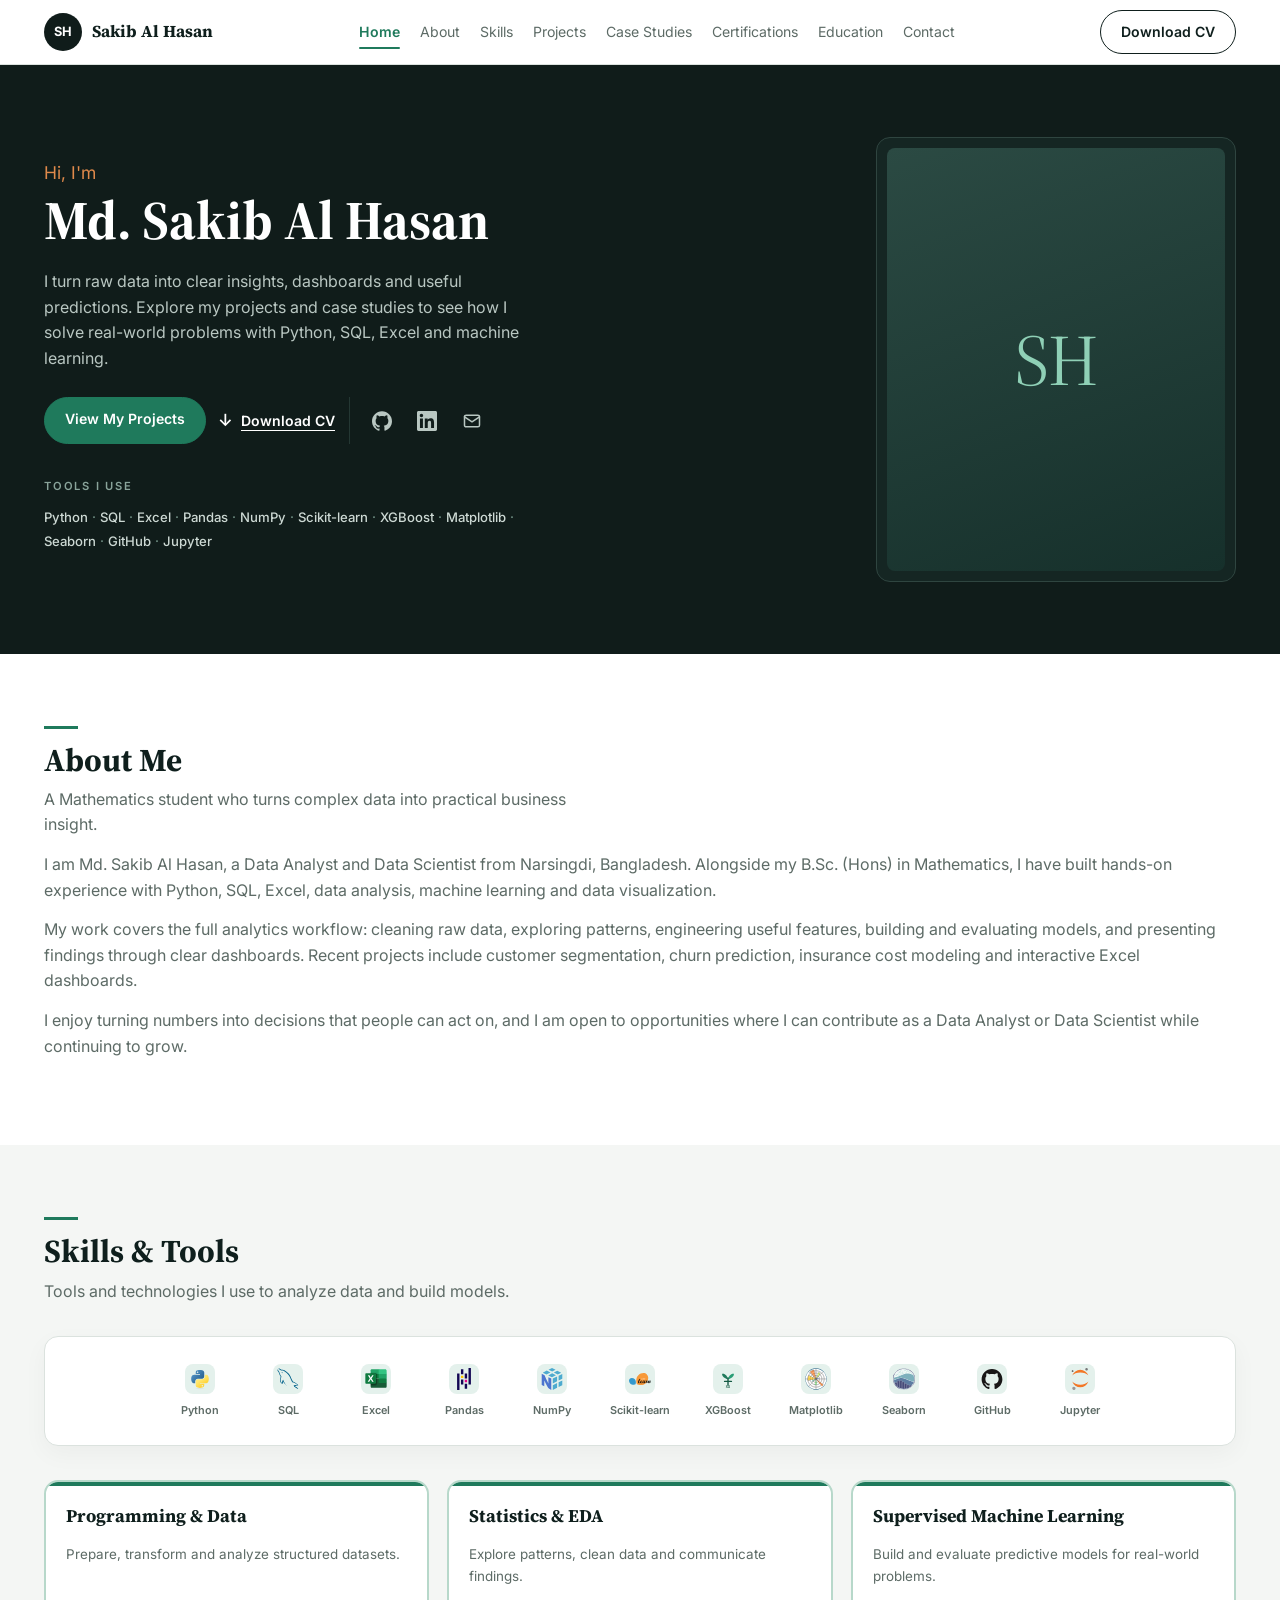
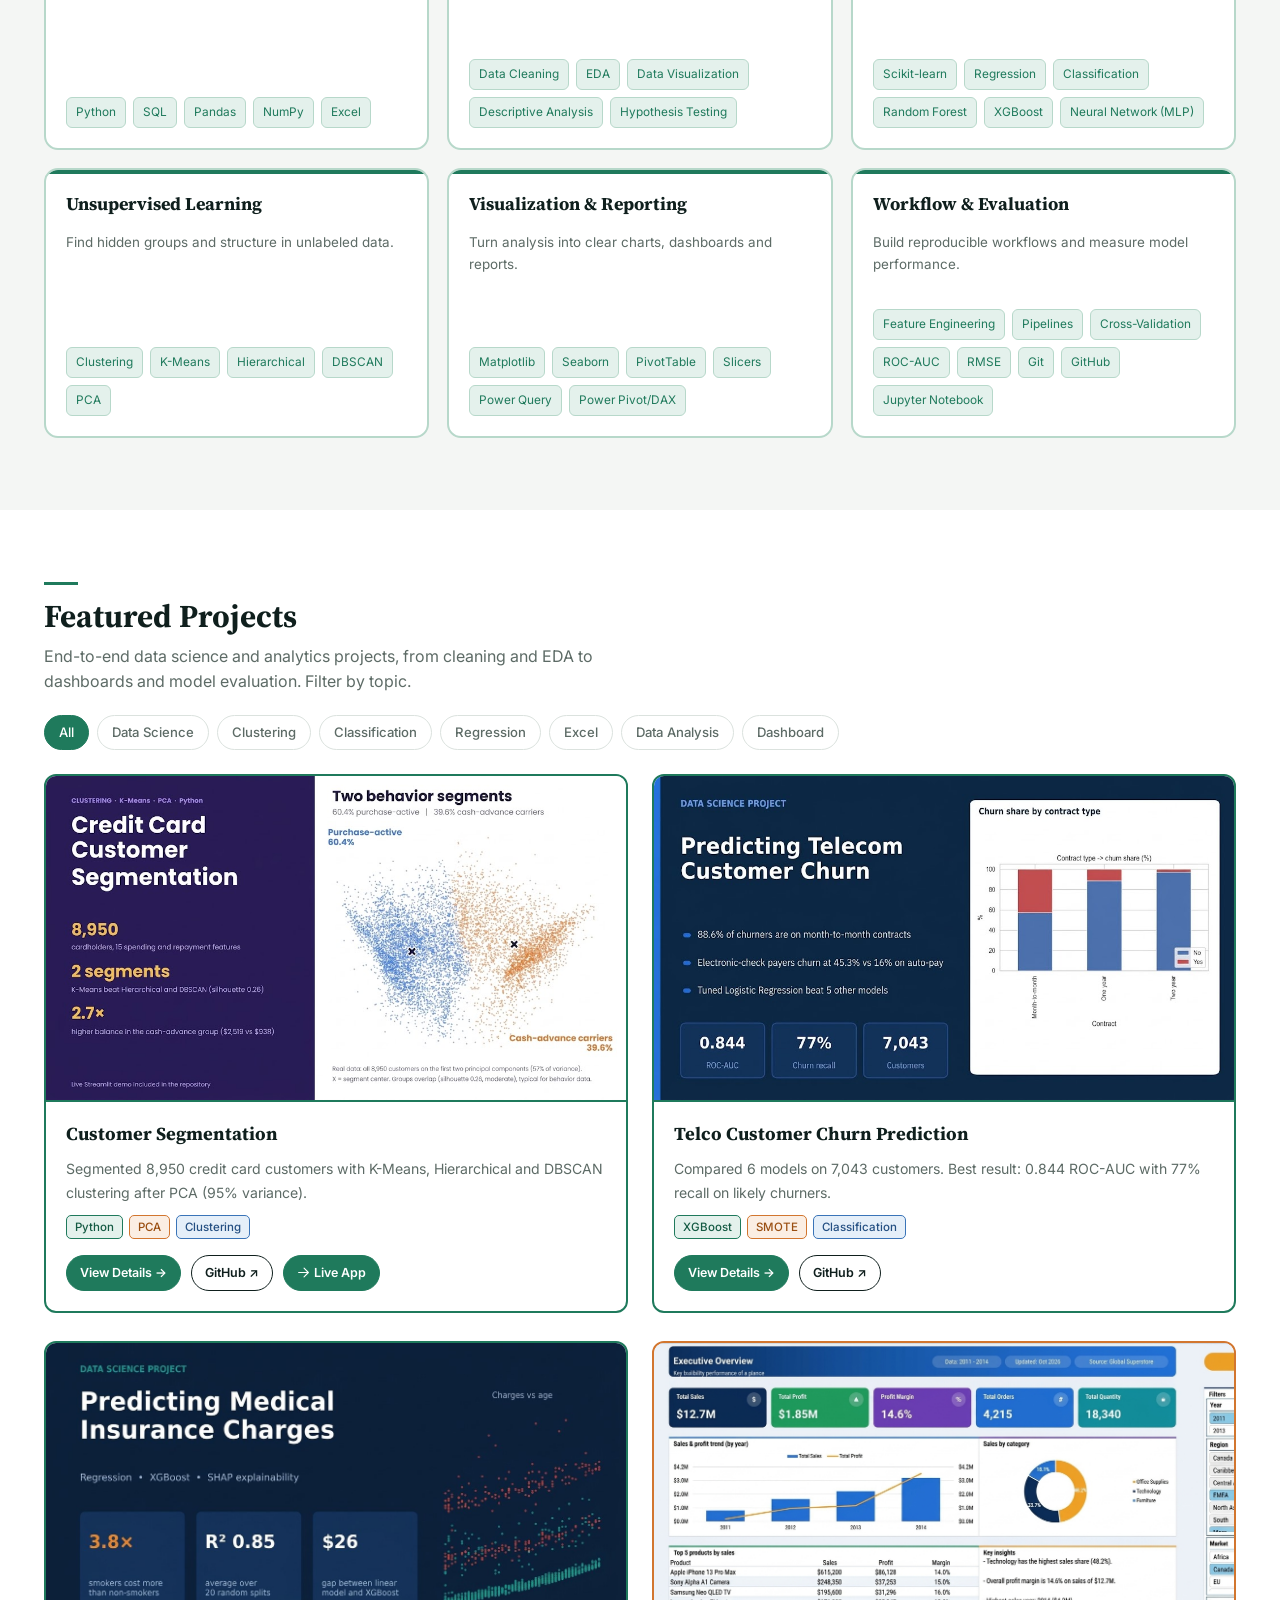
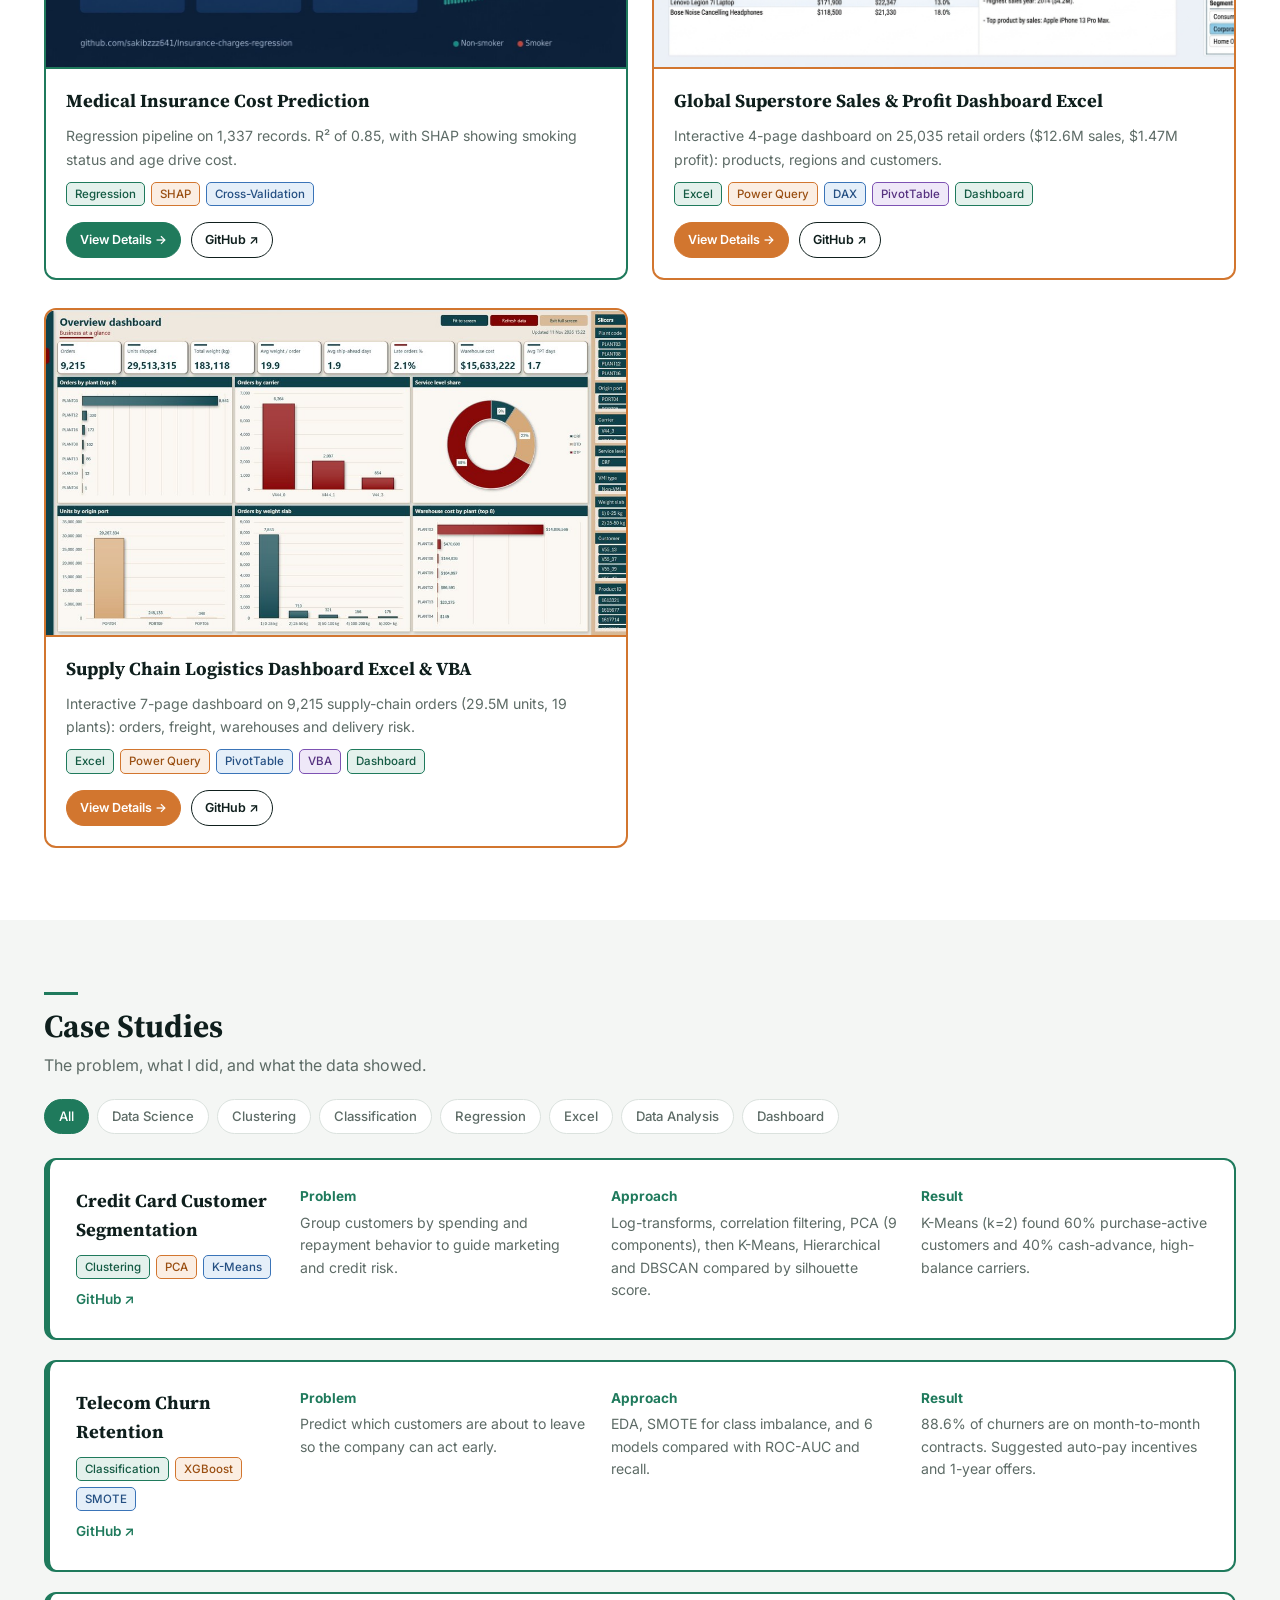
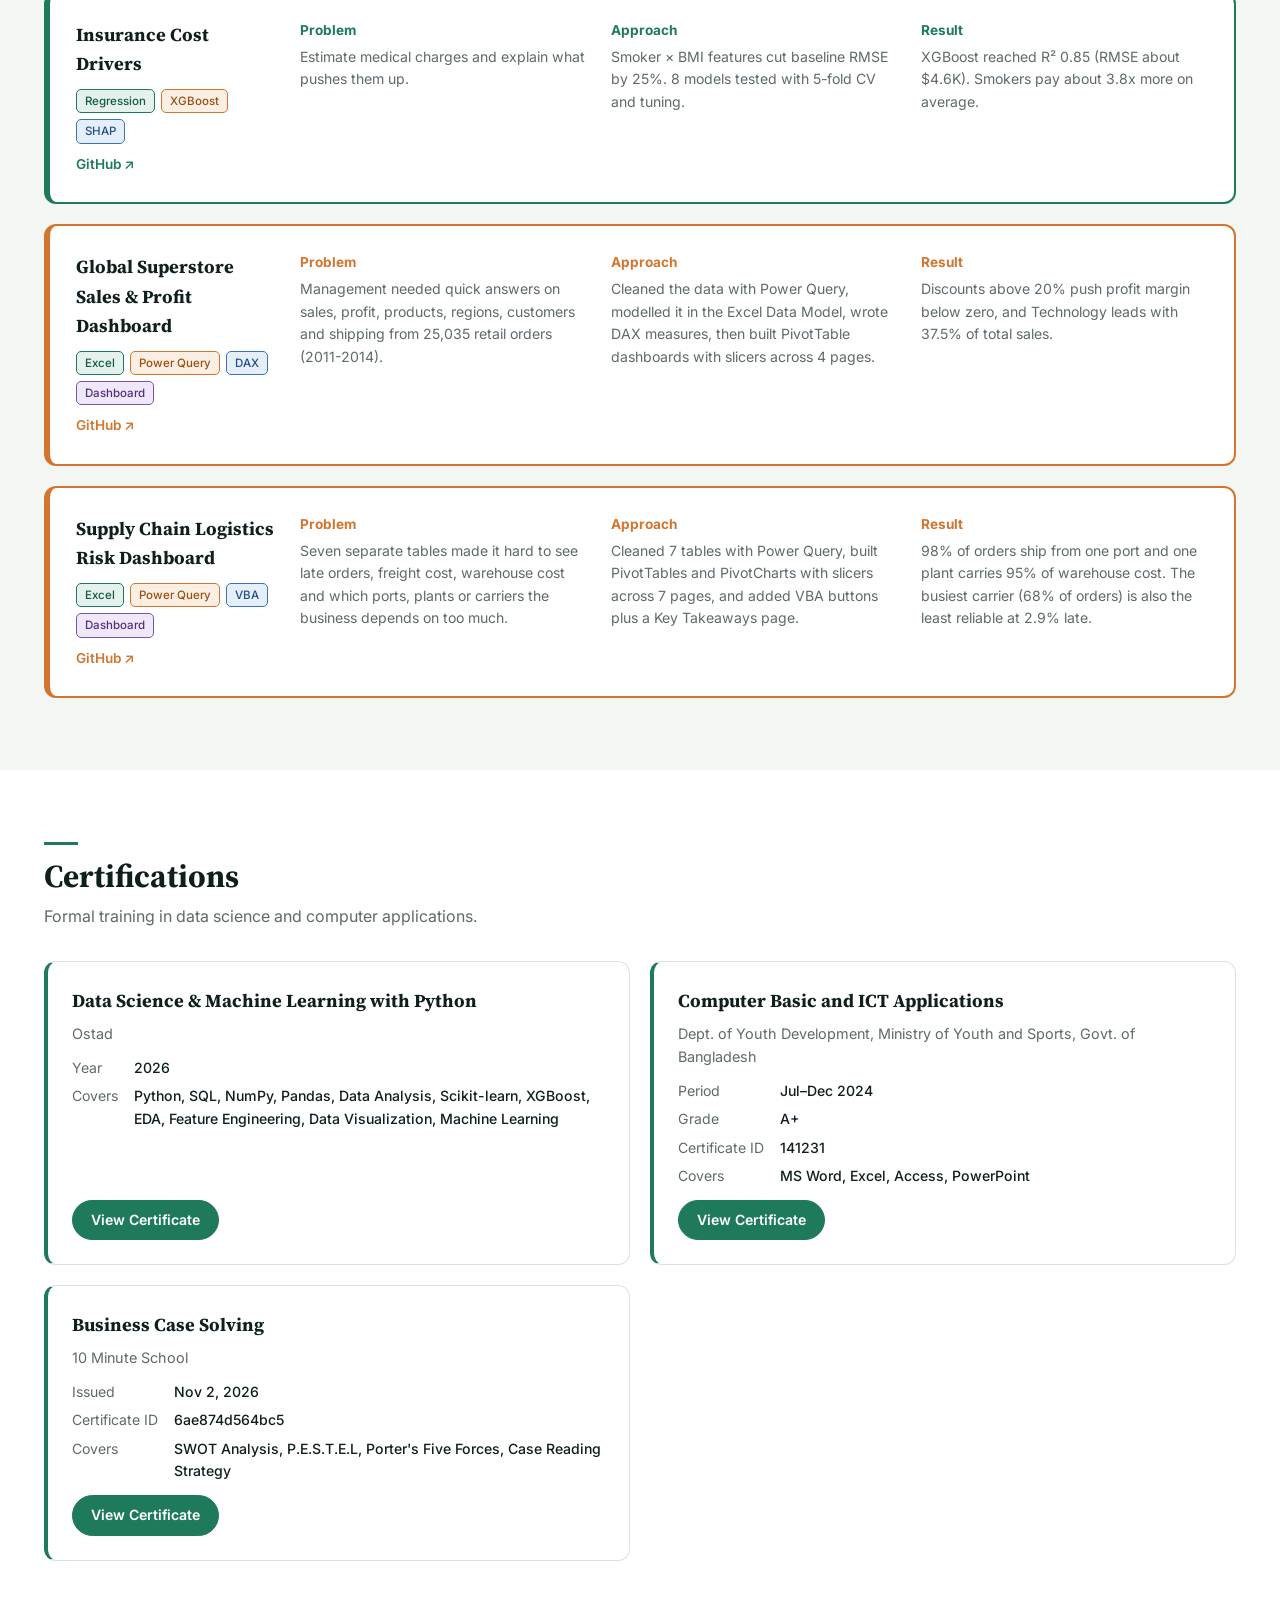
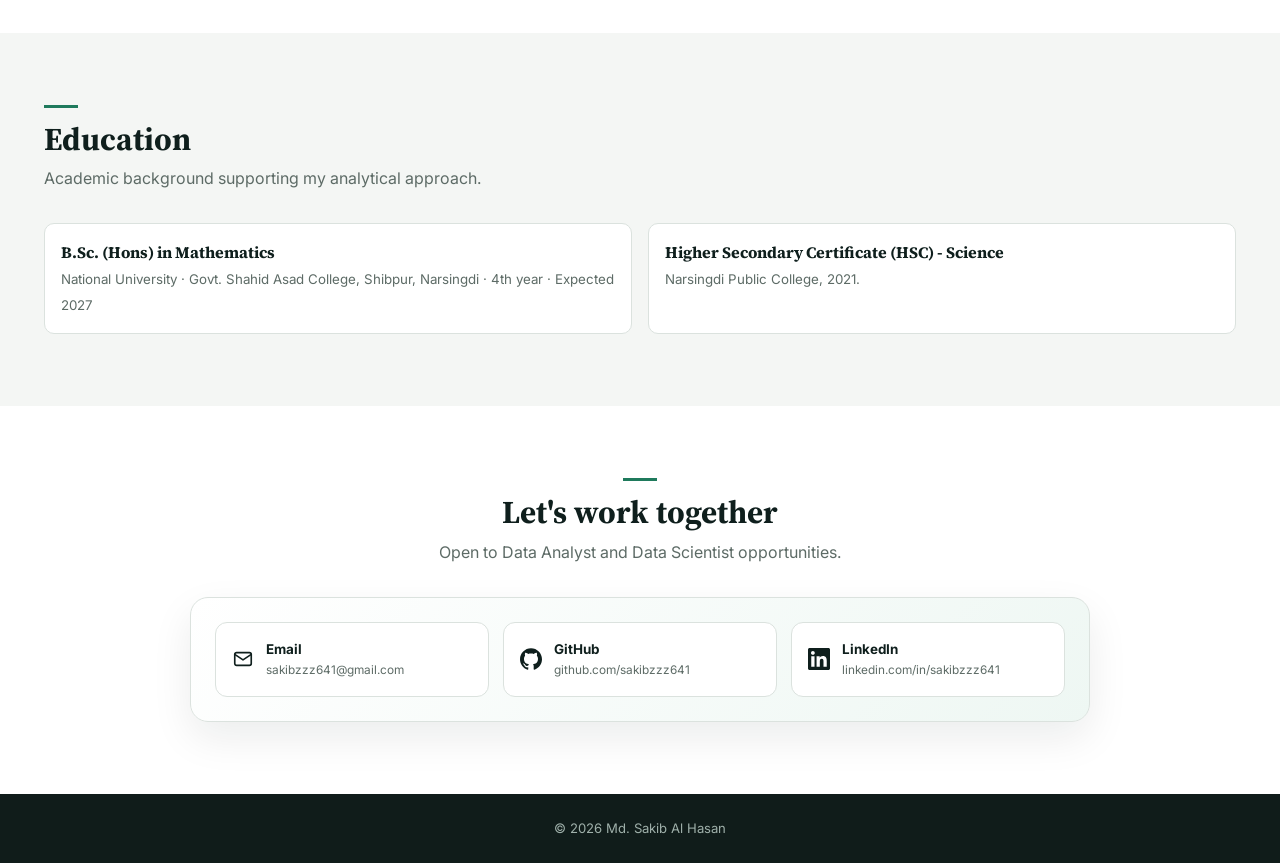
==== commit f70b1f02: "fix tool bar at akills & tools, fix home section" ====
--- a/index.html
+++ b/index.html
@@ -52,11 +52,17 @@
 .photo .img{position:relative}.photo img{position:absolute;inset:0;width:100%;height:100%;object-fit:cover;display:block}
 .photo a{display:block;text-align:center;margin-top:10px;font-size:.8rem;border:1px solid #2f4540;border-radius:8px;padding:7px;color:#cdd9d4}
 .photo a:hover{border-color:var(--green2)}
-.hero .tool-grid{margin-top:34px;background:#152623;border-color:#2f4540;box-shadow:none}
-.hero .tool-card:hover{background:#1b3a32}
-.hero .tool-card span:last-child{color:#cdd9d4}
-.hero-main .tool-grid{margin-top:24px;padding:12px 6px;flex-wrap:wrap;overflow:visible;justify-content:flex-start}
-.hero-main .tool-card{flex:0 0 76px;min-height:64px}
+.hero .social{margin:0 0 0 2px;padding:0 0 0 22px;border-top:0;border-left:1px solid #243733;gap:18px;align-items:center}
+.hero .social a{min-width:auto;height:auto;padding:0;border:0;border-radius:0;font-size:0;color:#b9c7c2}
+.hero .social a:hover{background:none;border:0;color:#fff;transform:none}
+.hero .social svg{width:20px;height:20px}
+.hero .cta #heroCv{border:0;padding:10px 0;text-decoration:underline;text-underline-offset:4px}
+.hero .cta #heroCv::before{content:'\2193';display:inline-block;margin-right:8px;font-size:1.05rem;text-decoration:none}
+.hero-tools{margin-top:34px}
+.hero-tools-label{display:block;color:#89a39a;font-size:.7rem;letter-spacing:.16em;font-weight:600;margin-bottom:10px}
+.hero-tools-list{display:flex;flex-wrap:wrap;max-width:620px;gap:0;color:#cdd9d4;font-size:.82rem;font-weight:500;line-height:1.8}
+.hero-tools-list .tool-break{flex-basis:100%;height:0}
+.hero-tools-list span:not(:last-child)::after{content:'\00a0\00b7\00a0';color:#6e8d82}
 /* sections */
 section{padding:72px 0}
 .reveal{opacity:0;transform:translateY(24px);transition:opacity .7s ease,transform .7s ease}
@@ -153,7 +159,7 @@
  h2{font-size:1.7rem}
  .sub{font-size:.9rem;margin-bottom:24px}
  .cta .btn{width:100%;text-align:center}
- .social{margin-top:24px;padding-top:18px}
+ .hero .social{margin-left:0;padding-left:14px;gap:12px}
  nav{height:58px}
  header nav ul{top:58px}
  .logo{font-size:.92rem}
@@ -230,9 +236,12 @@
     <div class="cta">
      <a class="btn fill" href="#projects" id="heroProjects">View My Projects</a>
      <a class="btn line" id="heroCv" download hidden>Download CV</a>
+     <div class="social" id="social"></div>
     </div>
-    <div class="social" id="social"></div>
-    <div class="tool-grid reveal-stagger" id="toolList"></div>
+    <div class="hero-tools">
+     <span class="hero-tools-label">TOOLS I USE</span>
+     <div class="hero-tools-list" id="heroTools"></div>
+    </div>
    </div>
    <div class="photo" id="photo"></div>
   </div>
@@ -253,6 +262,7 @@
  <div class="wrap">
   <h2>Skills &amp; Tools</h2>
   <p class="sub">Tools and technologies I use to analyze data and build models.</p>
+  <div class="tool-grid reveal-stagger" id="toolList"></div>
   <div class="groups reveal-stagger" id="skillGroups"></div>
  </div>
 </section>
@@ -380,6 +390,7 @@
 $('#photo').innerHTML='<div class="img">'+esc(P.initials||'')+(P.photo?'<img src="'+esc(P.photo)+'" alt="'+esc(P.name)+'" onerror="this.remove()">':'')+'</div>';
 
 // skills
+$('#heroTools').innerHTML=(D.tools||[]).map((t,index)=>(index===8?'<span class="tool-break" aria-hidden="true"></span>':'')+'<span>'+esc(t.name)+'</span>').join('');
 $('#toolList').innerHTML=(D.tools||[]).map(t=>'<div class="tool-card">'+(toolAssets[t.name]?'<img class="tool-logo" src="assets/icons/'+toolAssets[t.name]+'" alt="'+esc(t.name)+' logo">':toolIcon(t.name))+'<span>'+esc(t.name)+'</span></div>').join('');
 $('#skillGroups').innerHTML=D.skills.map(g=>'<div class="sg"><h3>'+esc(g.title)+'</h3>'+
  '<p class="sg-description">'+esc(g.description||'')+'</p><div class="sg-items">'+skillTags(g.items)+'</div></div>').join('');
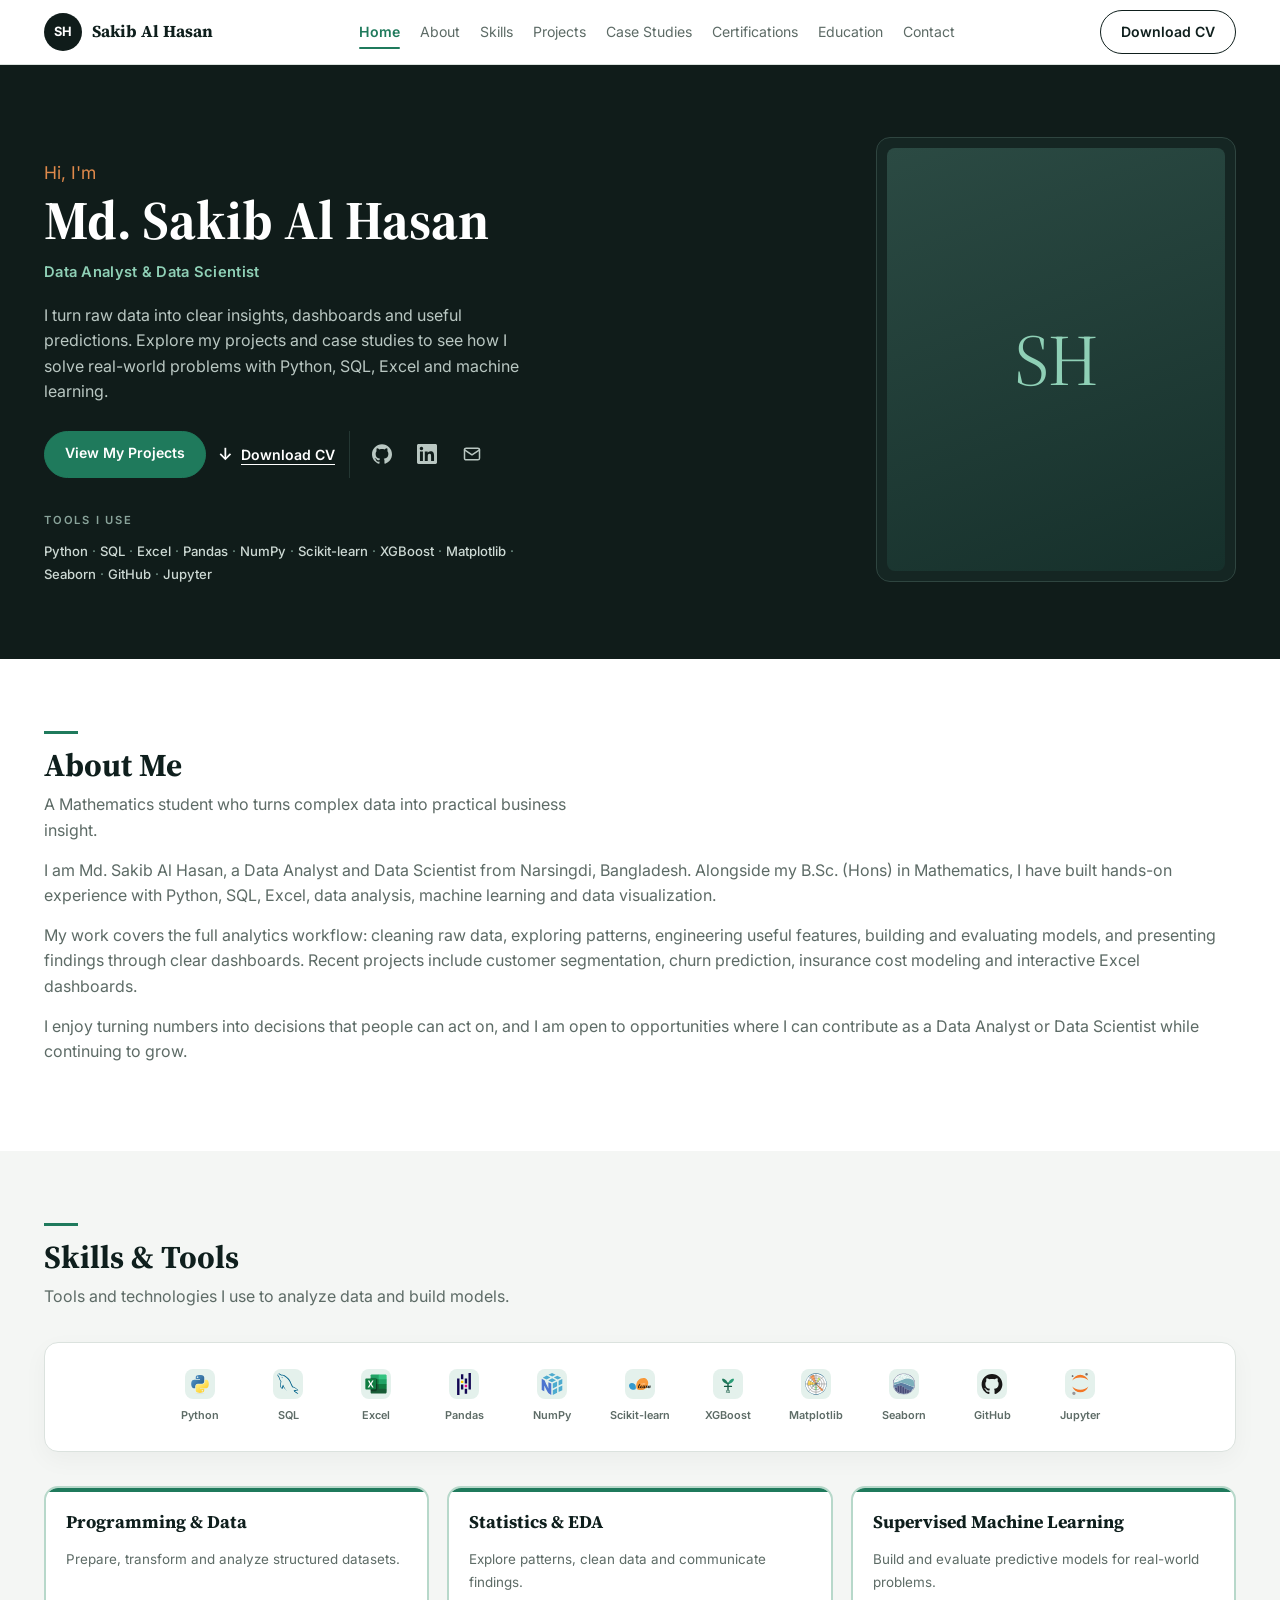
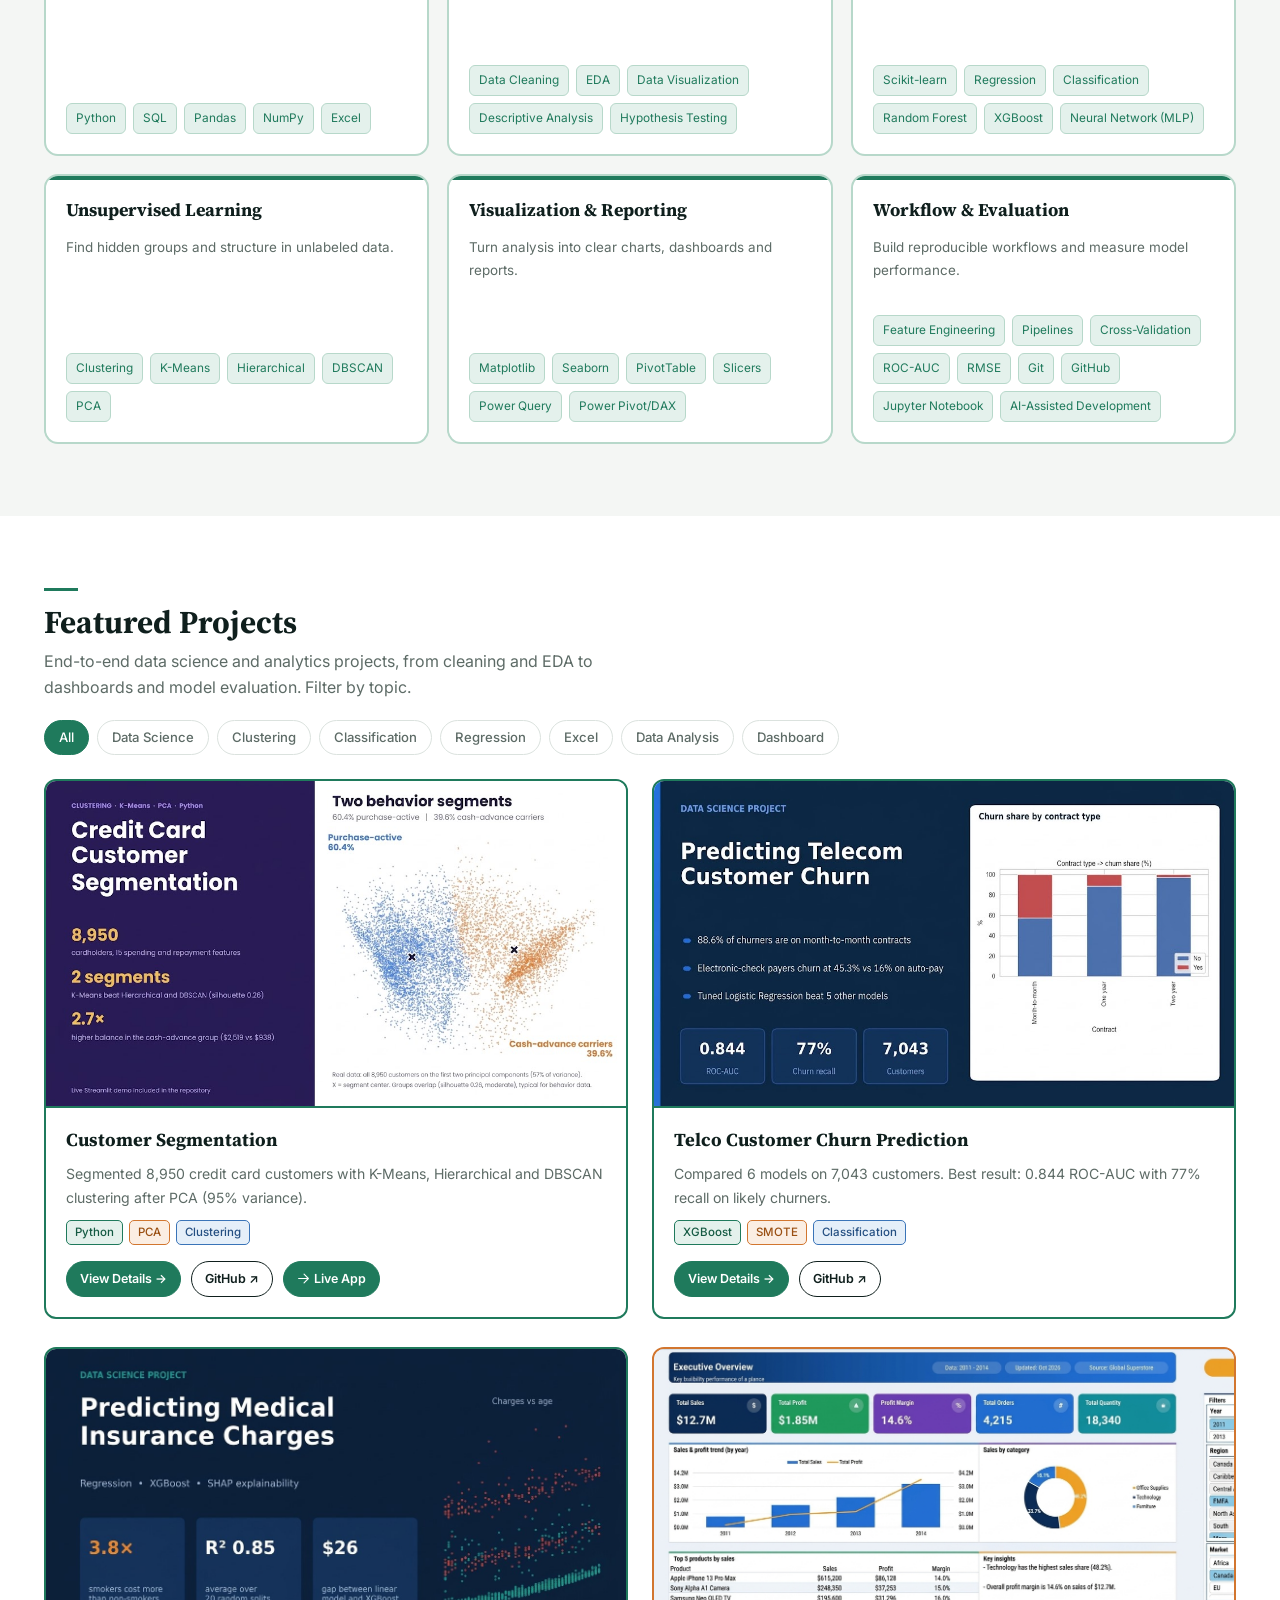
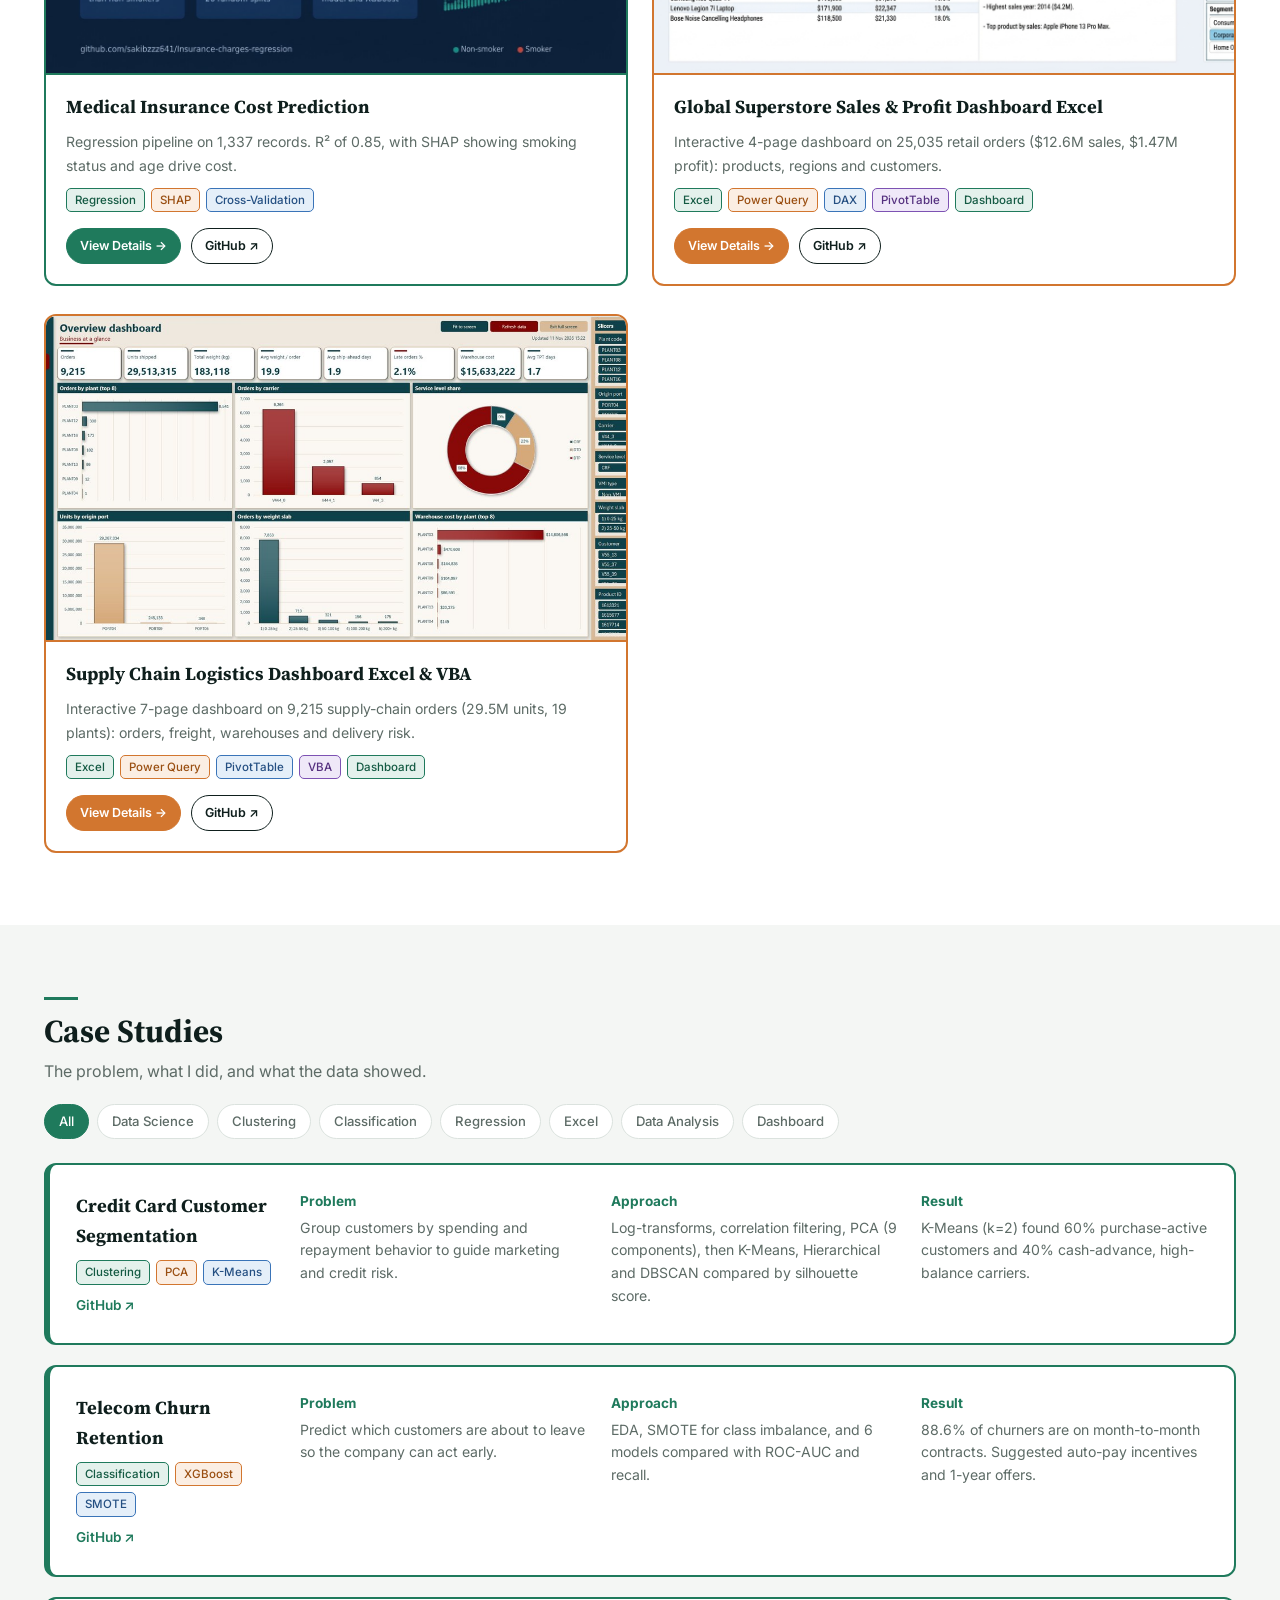
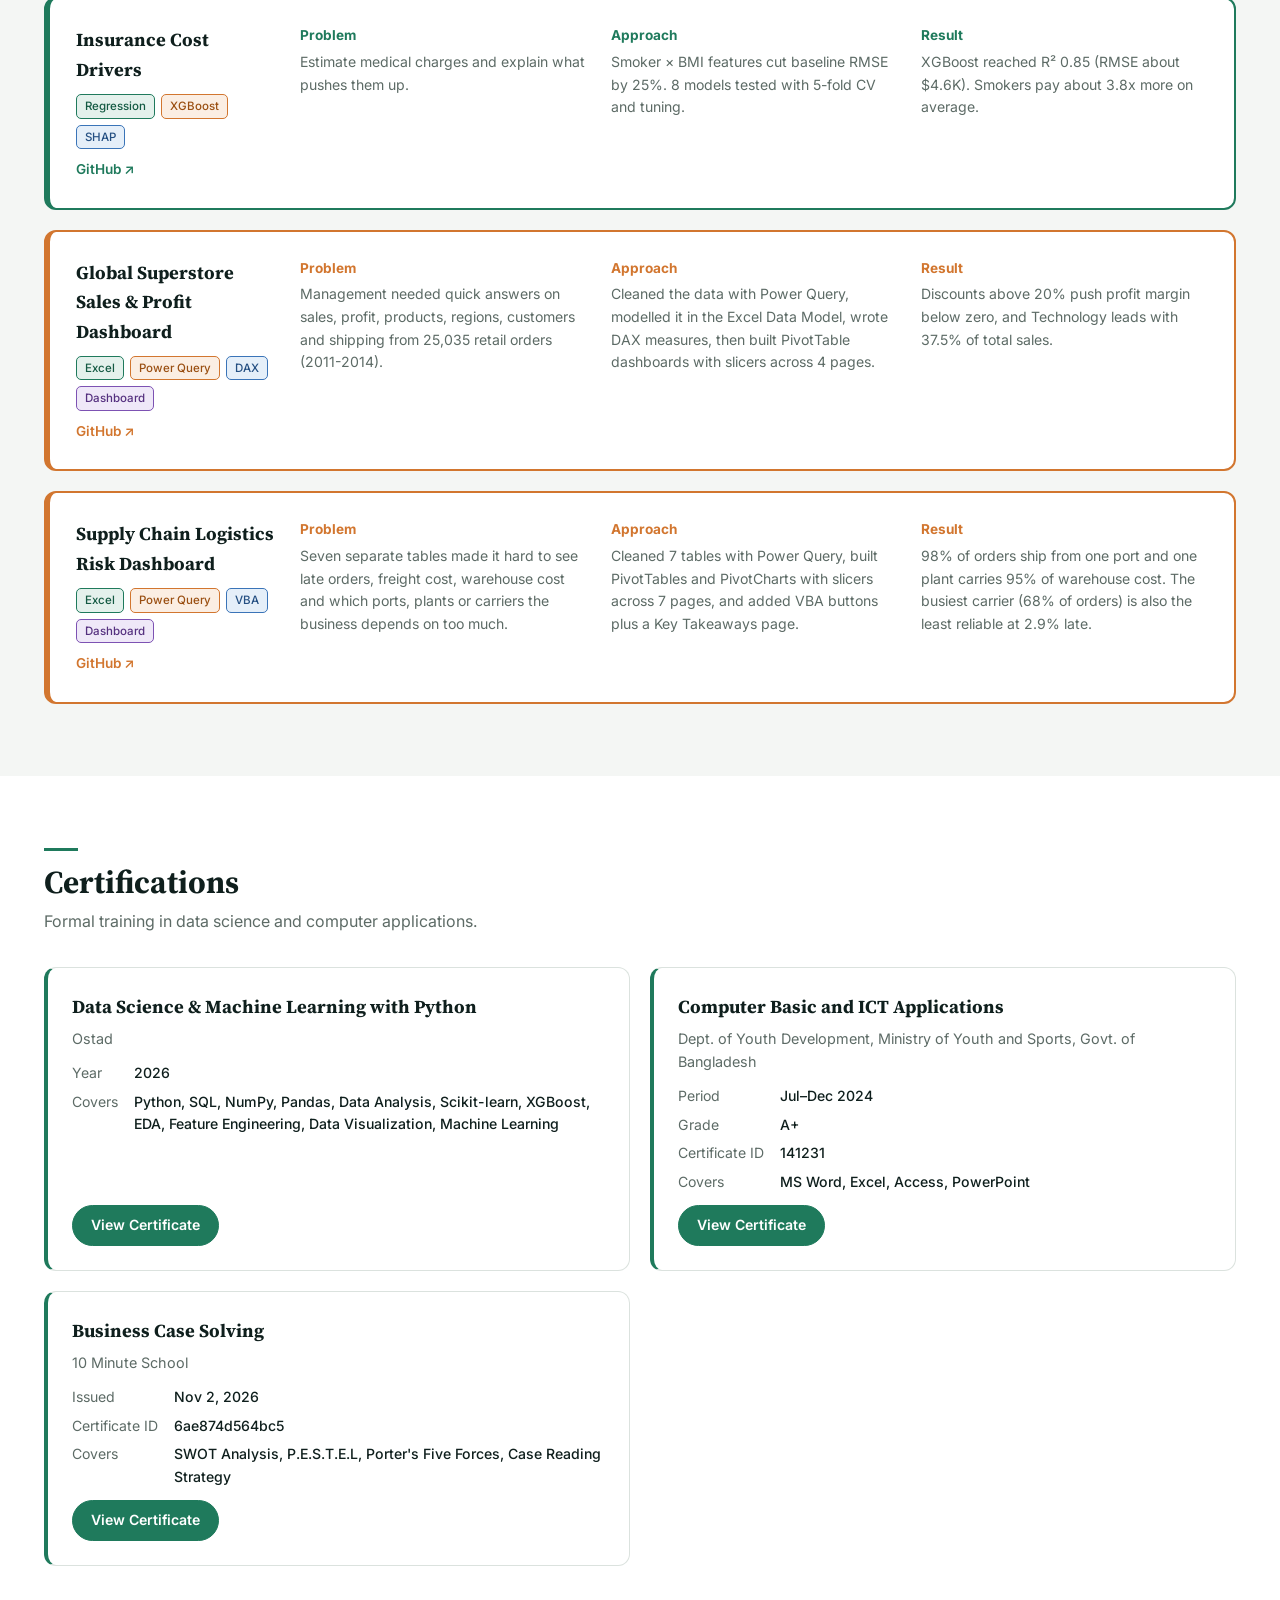
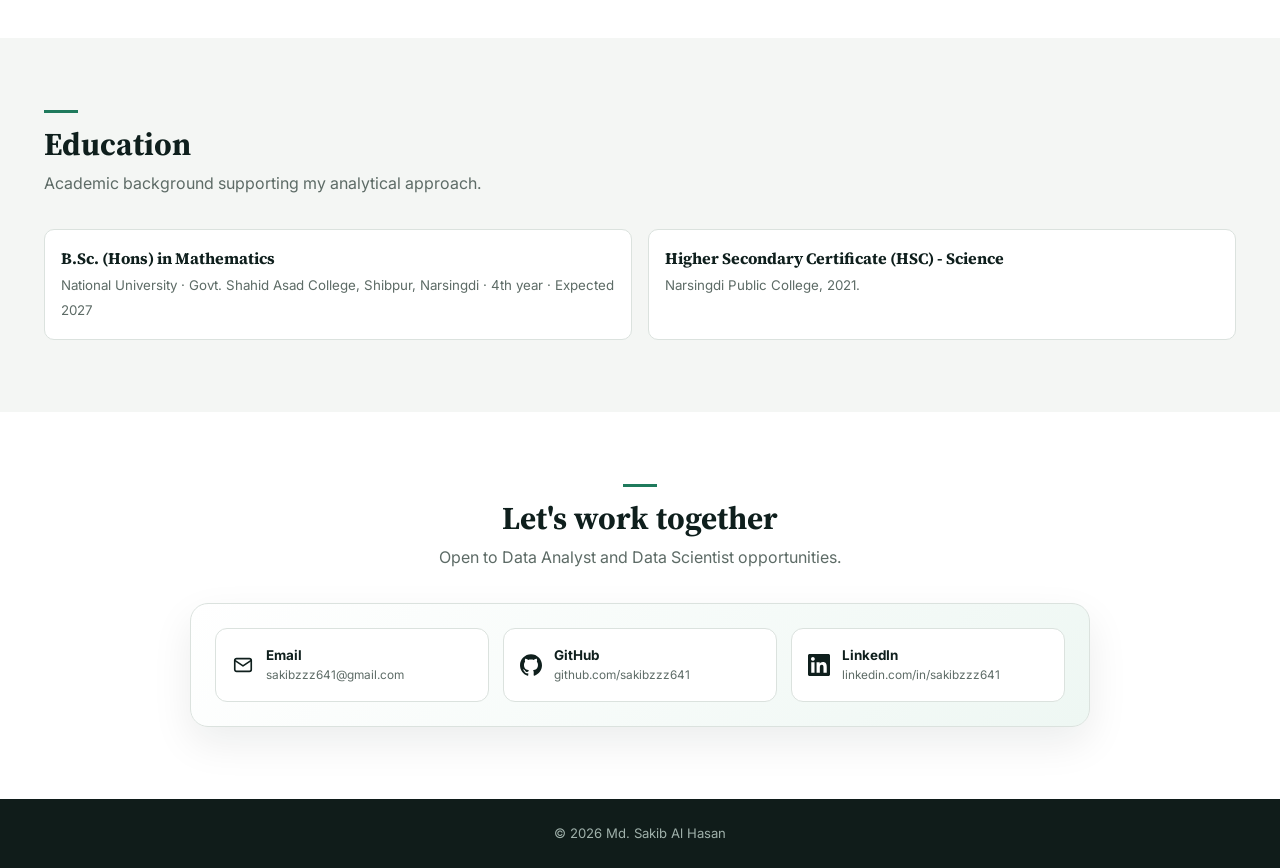
==== commit 38a72d23: "role fix" ====
--- a/index.html
+++ b/index.html
@@ -40,7 +40,8 @@
 .hero-main{display:grid;grid-template-columns:1.35fr 1fr;gap:48px;align-items:start}
 .pill{display:inline-block;border:1px solid #2f4540;border-radius:999px;padding:3px 12px;font-size:.74rem;color:#cdd9d4;margin:0 6px 8px 0}
 .hi{color:var(--orange);margin-top:22px;font-size:1.1rem}
-.hero h1{font-family:var(--serif);font-size:clamp(1.6rem,5.2vw,3.4rem);line-height:1.1;margin:4px 0 18px;white-space:nowrap}
+.hero h1{font-family:var(--serif);font-size:clamp(1.6rem,5.2vw,3.4rem);line-height:1.1;margin:4px 0 10px;white-space:nowrap}
+.hero-role{color:#8fd0b6;font-size:.92rem;font-weight:600;letter-spacing:.02em;margin-bottom:18px}
 .hero p.lead{color:#b9c7c2;max-width:480px;margin:18px 0 26px}
 .cta{display:flex;gap:12px;flex-wrap:wrap}
 .social{display:flex;gap:12px;margin-top:30px;padding-top:24px;border-top:1px solid #243733;max-width:420px}
@@ -232,6 +233,7 @@
    <div>
     <p class="hi">Hi, I'm</p>
     <h1 id="heroName"></h1>
+    <p class="hero-role" id="heroRole"></p>
     <p class="lead" id="heroLead"></p>
     <div class="cta">
      <a class="btn fill" href="#projects" id="heroProjects">View My Projects</a>
@@ -383,6 +385,7 @@
 // header, hero
 $('#logoMark').innerHTML=esc(P.initials||'')+(P.photo?'<img src="'+esc(P.photo)+'" alt="" onerror="this.remove()">':''); $('#logoName').textContent=P.shortName||P.name;
 $('#heroName').textContent=P.name; $('#heroLead').textContent=P.tagline;
+$('#heroRole').textContent=P.role||'';
 ['#navCv','#heroCv'].forEach(id=>{if(P.cv){$(id).href=P.cv;$(id).hidden=false}});
 const socialNames={github:'GitHub',linkedin:'LinkedIn',kaggle:'Kaggle',email:'Email'};
 $('#social').innerHTML=['github','linkedin','kaggle','email'].filter(k=>S[k]).map(k=>
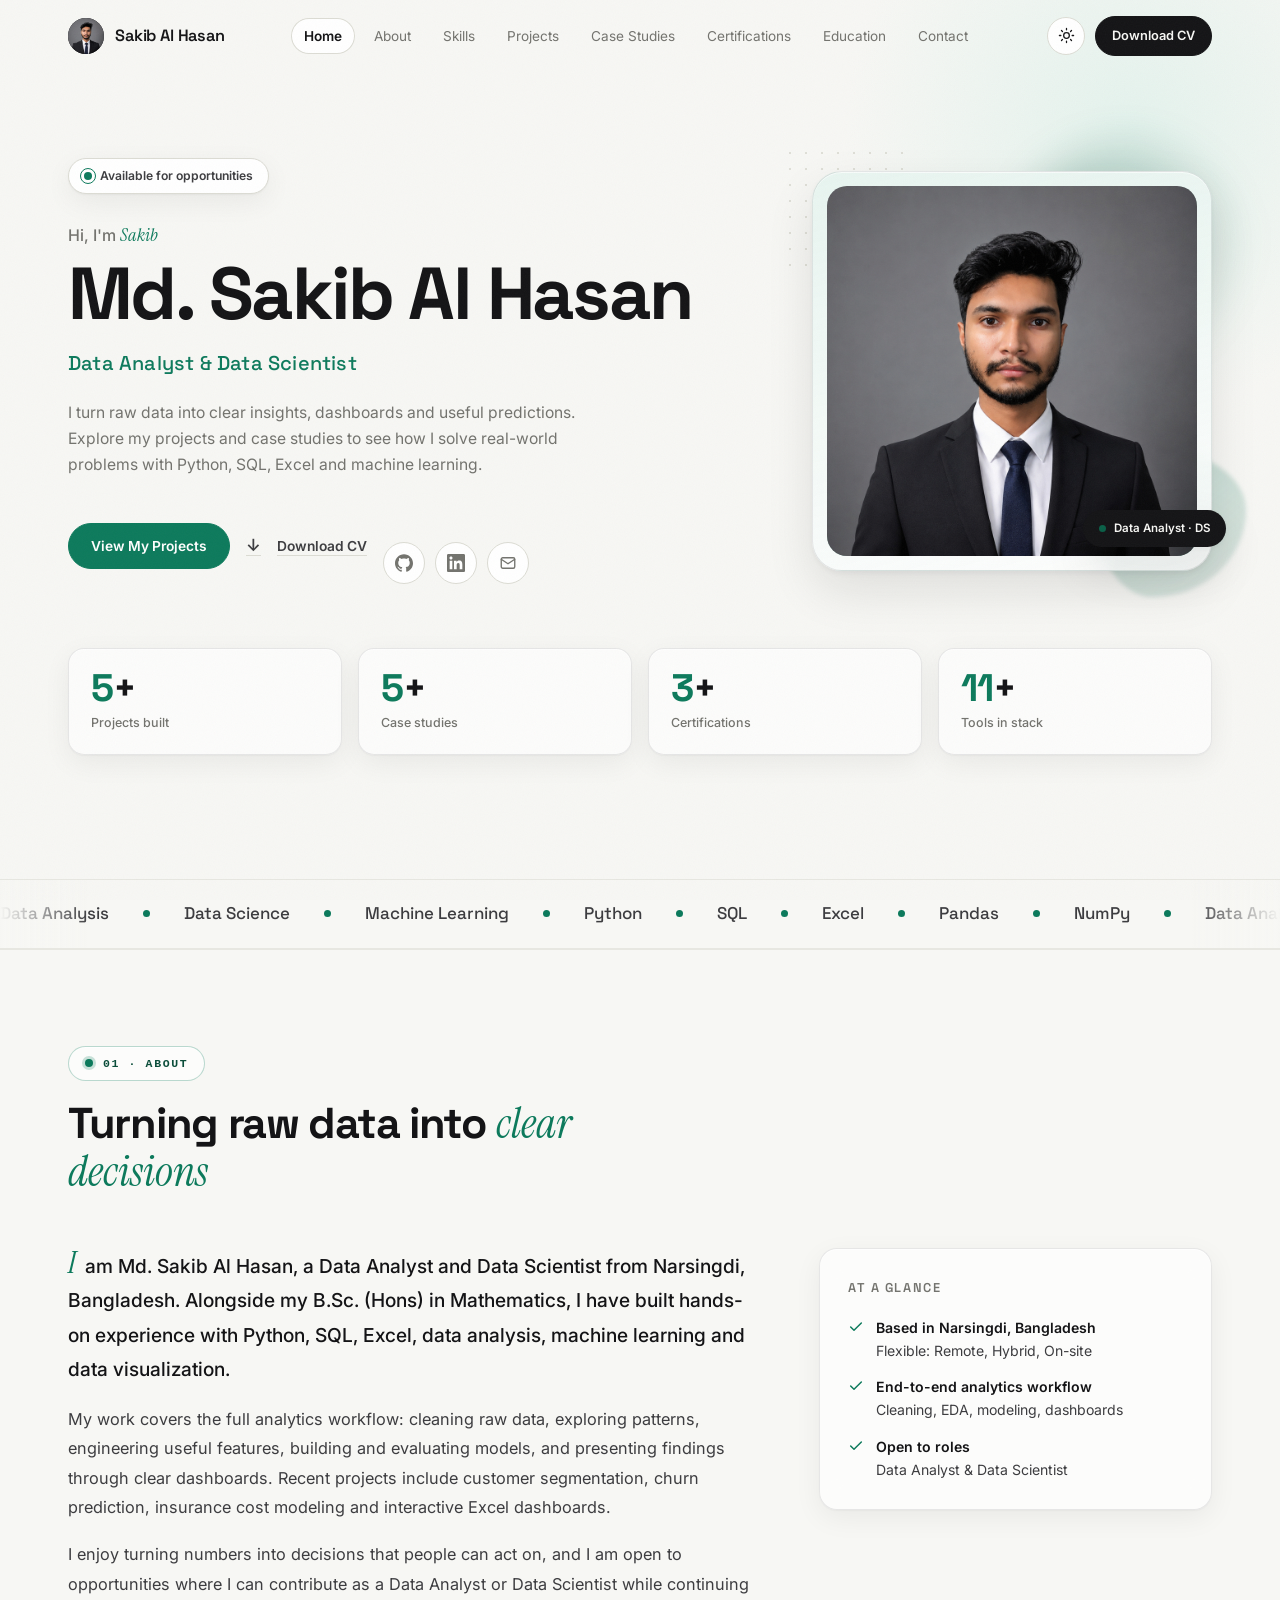
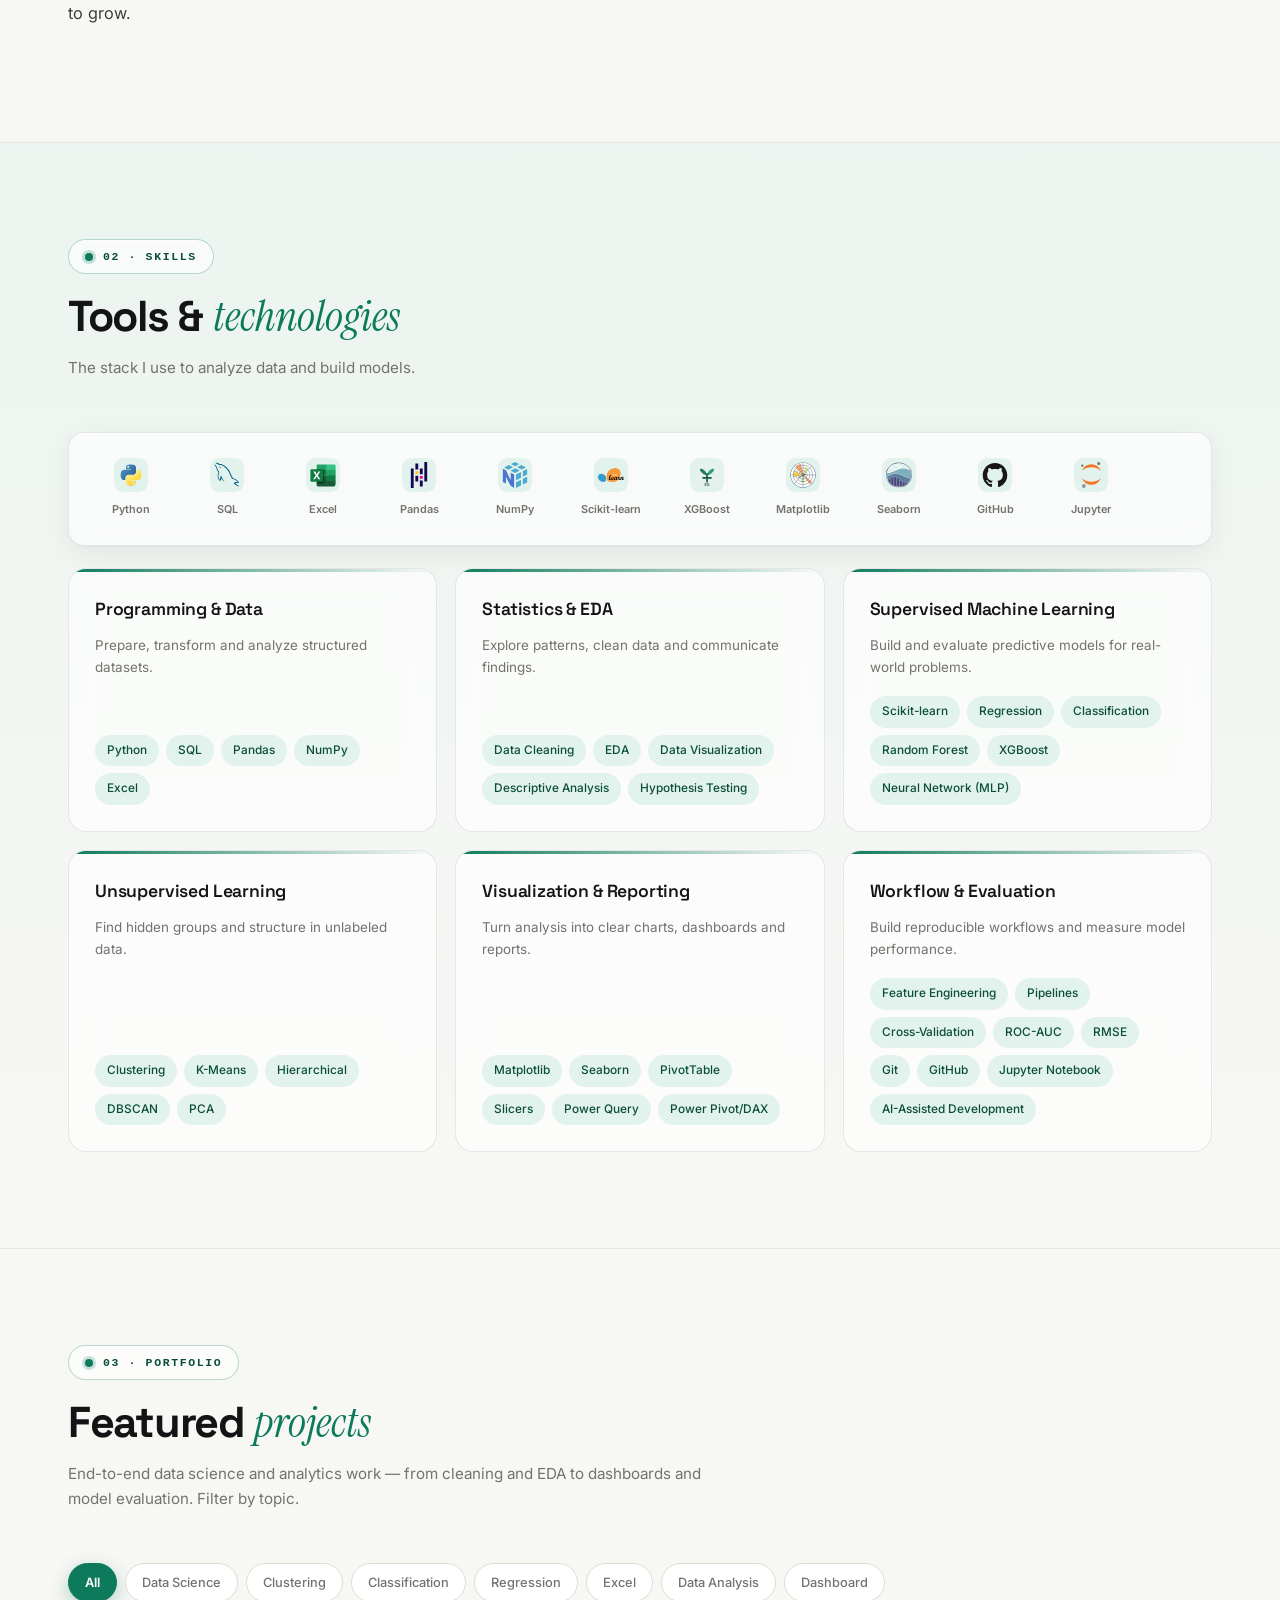
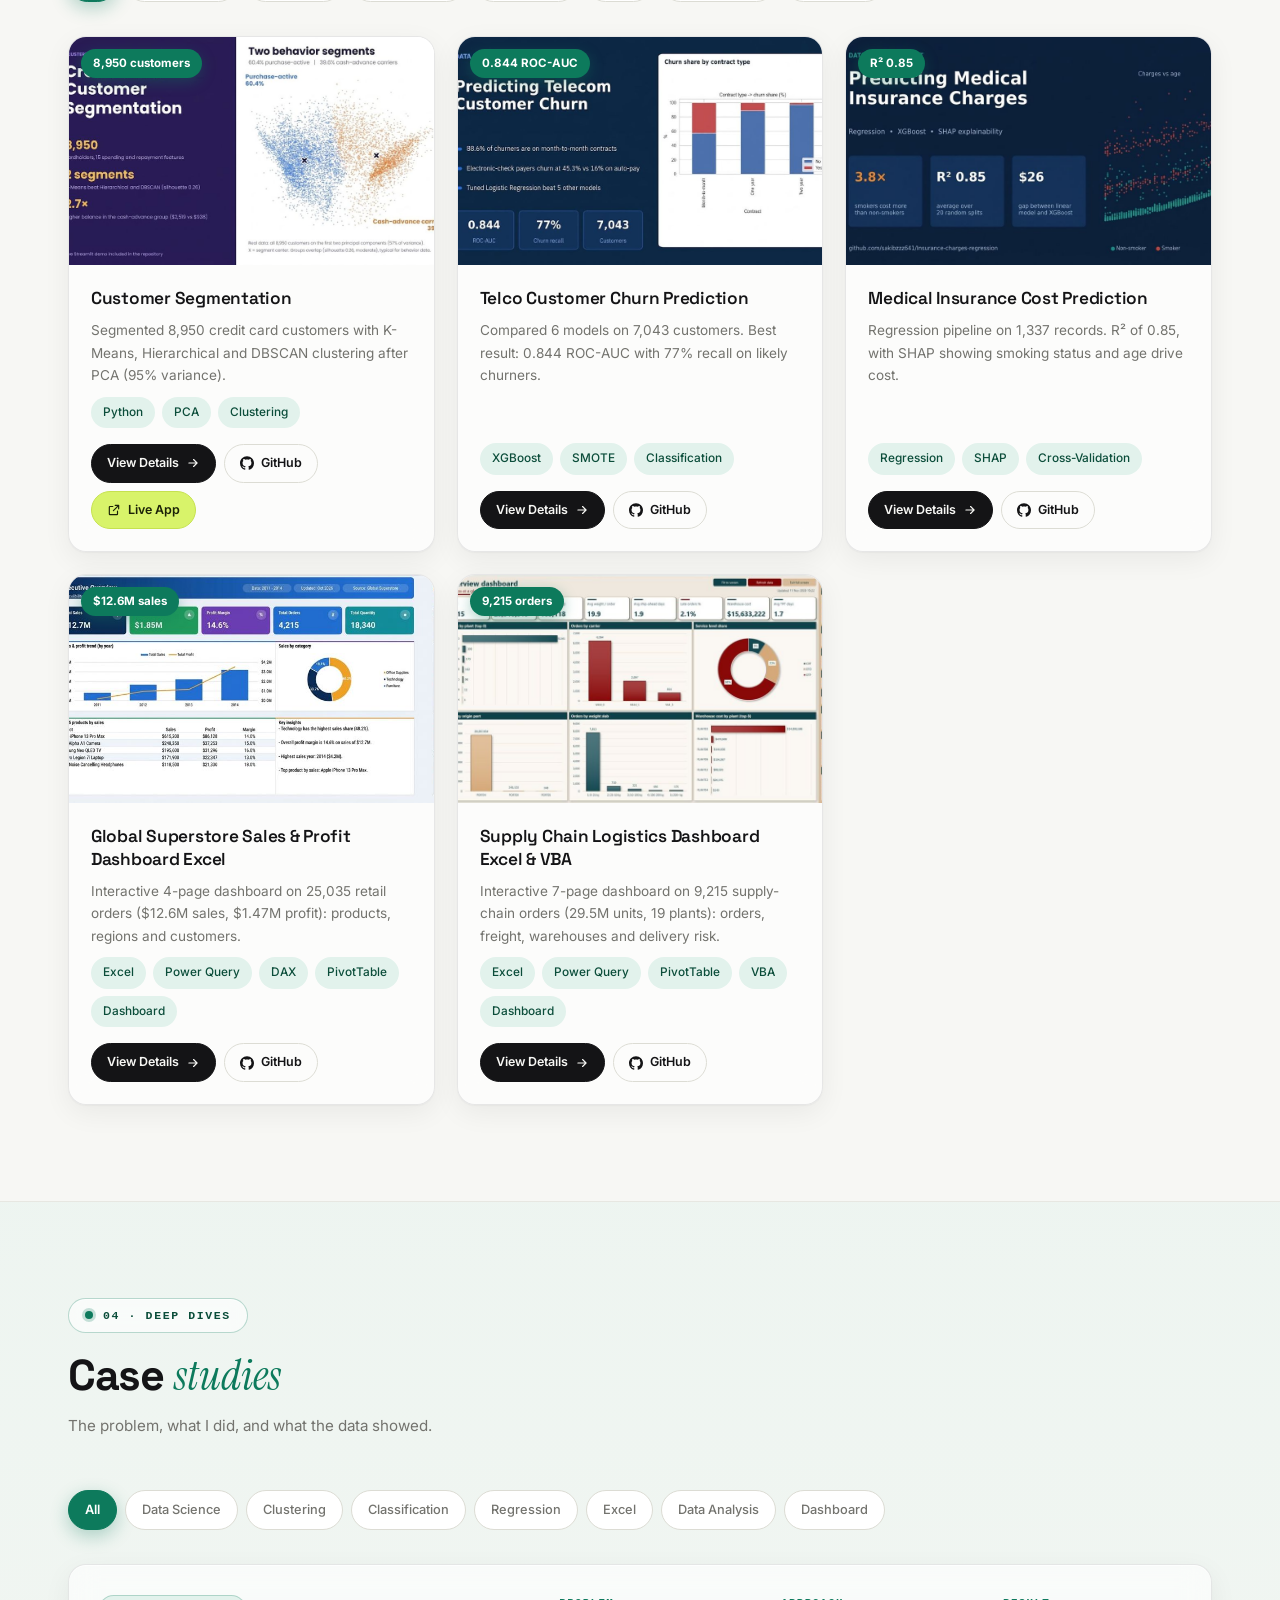
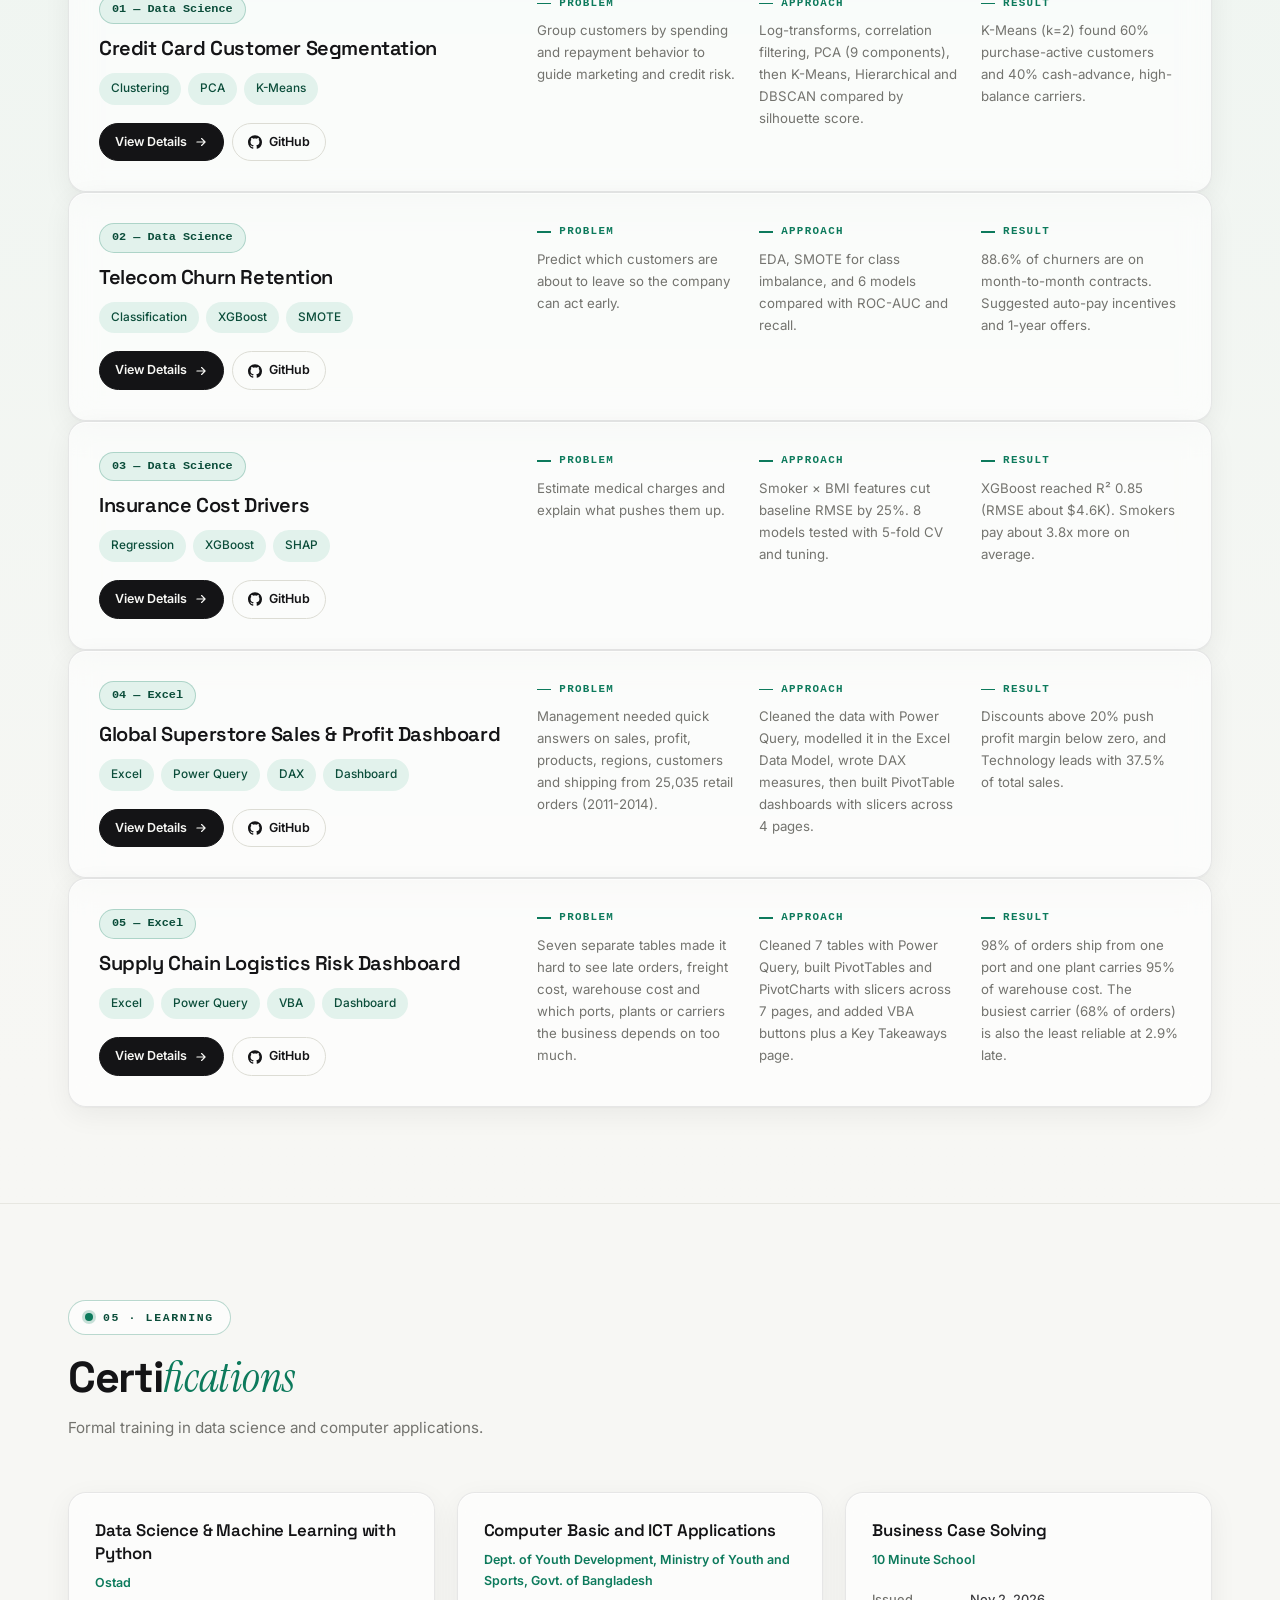
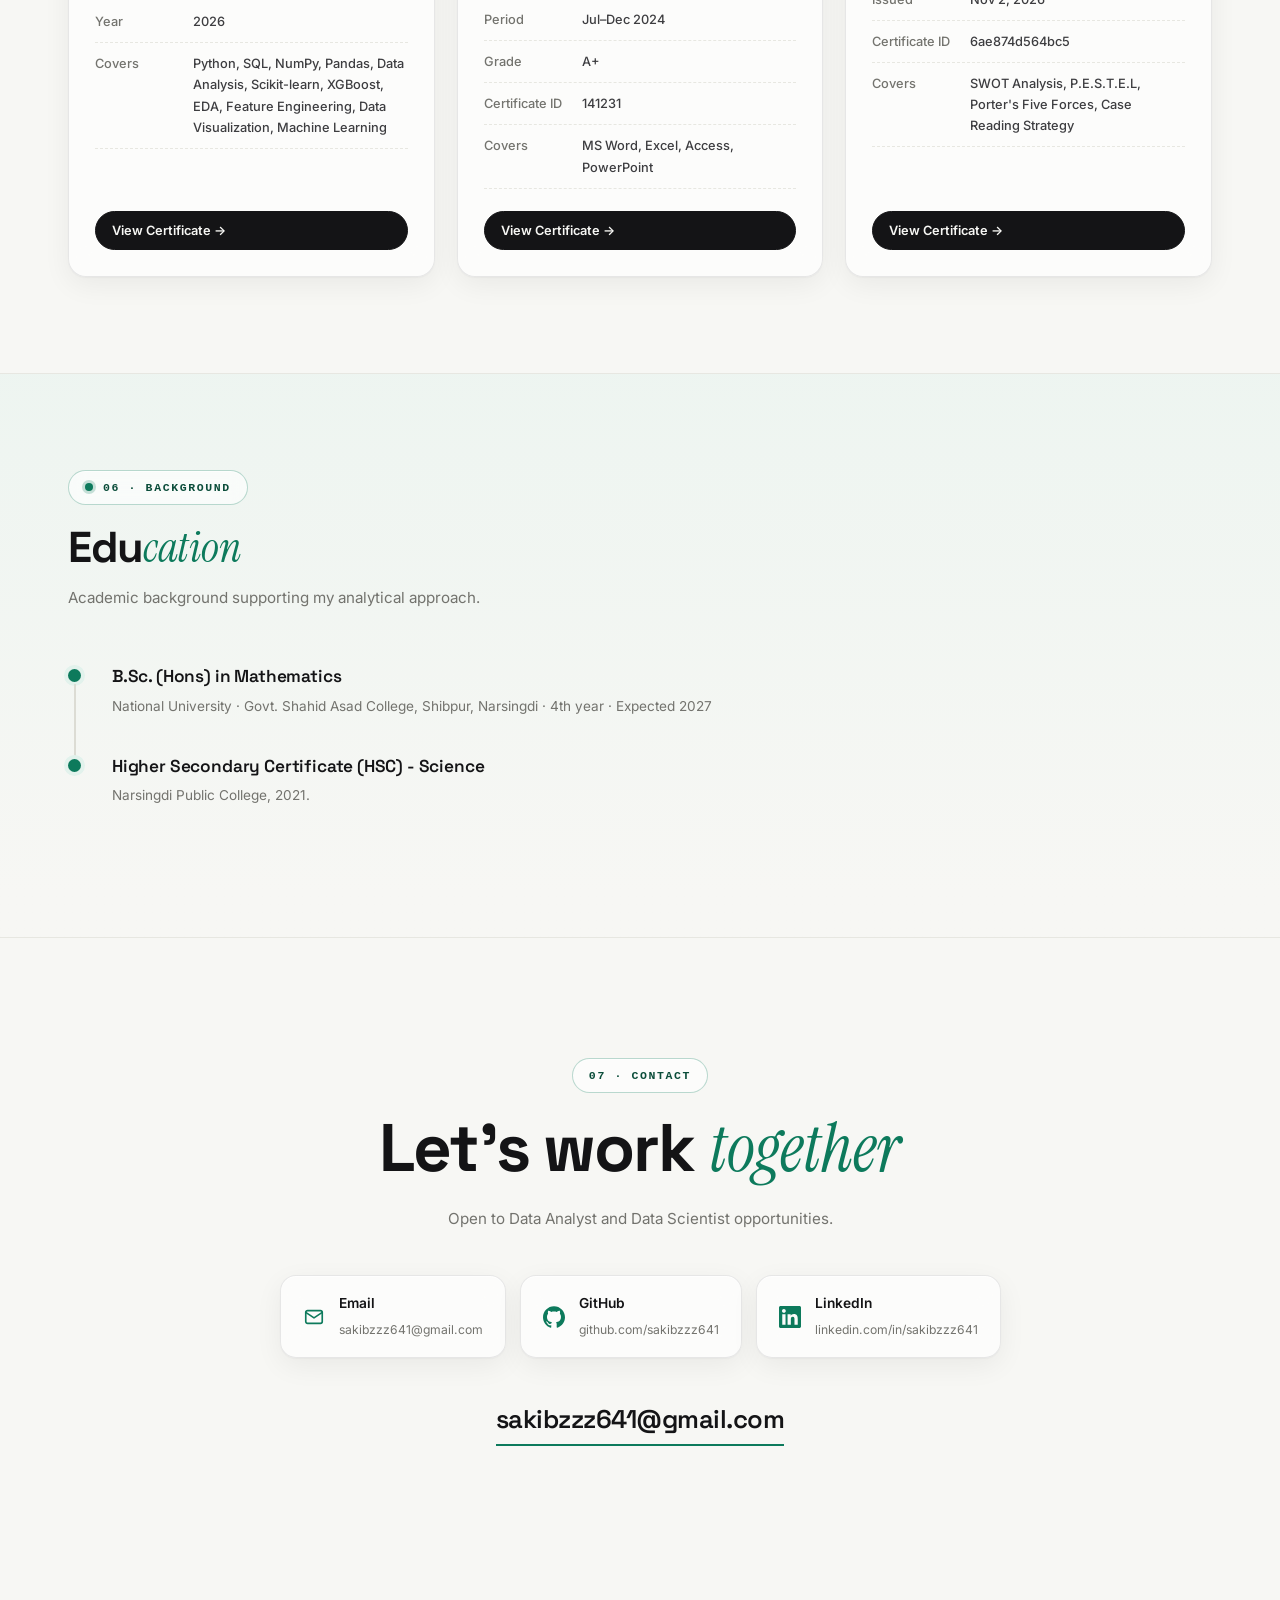
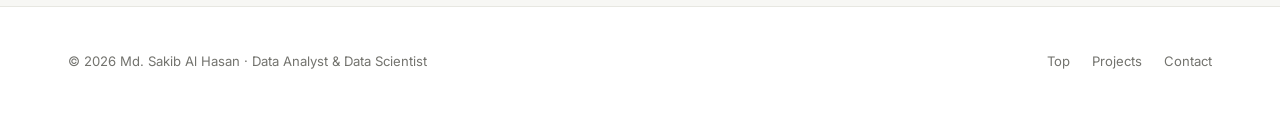
==== commit 385dedec: "new theme & style and version" ====
--- a/index.html
+++ b/index.html
@@ -5,208 +5,343 @@
 <meta name="viewport" content="width=device-width, initial-scale=1">
 <title>Md. Sakib Al Hasan | Data Analyst &amp; Data Scientist</title>
 <meta name="description" content="Portfolio of Md. Sakib Al Hasan, Data Analyst and Data Scientist: customer segmentation, churn prediction, cost prediction and Excel dashboard projects.">
+<meta name="theme-color" content="#f7f7f4">
+<link rel="icon" href="assets/img/favicon.svg" type="image/svg+xml">
+<meta property="og:type" content="website">
+<meta property="og:title" content="Md. Sakib Al Hasan | Data Analyst &amp; Data Scientist">
+<meta property="og:description" content="Customer segmentation, churn prediction, cost prediction and Excel dashboard projects.">
+<meta property="og:image" content="https://sakibzzz641.github.io/assets/img/photo.png">
+<meta property="og:url" content="https://sakibzzz641.github.io/">
+<meta name="twitter:card" content="summary">
+<script src="theme.js"></script>
 <link rel="preconnect" href="https://fonts.googleapis.com">
 <link rel="preconnect" href="https://fonts.gstatic.com" crossorigin>
-<link href="https://fonts.googleapis.com/css2?family=Inter:wght@400;500;600&family=Source+Serif+4:wght@500;600;700&display=swap" rel="stylesheet">
+<link href="https://fonts.googleapis.com/css2?family=Inter:wght@400;500;600&family=Space+Grotesk:wght@400;500;600;700&family=Instrument+Serif:ital@0;1&display=swap" rel="stylesheet">
 <style>
-:root{--ink:#0f1f1d;--dark:#101c1a;--green:#1f7a5c;--green2:#2a9d76;--orange:#e08a4b;--bg:#f4f6f4;--card:#fff;--line:#dbe2de;--mute:#5d6b66;--serif:'Source Serif 4',Georgia,serif;--sans:'Inter',system-ui,sans-serif}
+/* ============ TOKENS ============ */
+:root{
+ --bg:#f7f7f4; --surface:#ffffff; --ink:#141416; --ink2:#3d3d40; --mute:#73736e;
+ --glass:color-mix(in srgb,#ffffff 62%,transparent);
+ --glass-border:color-mix(in srgb,#141416 9%,transparent);
+ --glass-hi:rgba(255,255,255,.65);
+ --glow:0 18px 44px color-mix(in srgb,var(--accent) 16%,transparent);
+ --line:#e7e7e1; --line2:#dcdcd4;
+ --accent:#0d7a5c; --accent2:#0a5f47; --accent-soft:#e2f2ec; --accent-ink:#0b4d3a;
+ --highlight:#d8f36a;
+ --card-shadow:0 1px 2px rgba(20,20,22,.04),0 8px 28px rgba(20,20,22,.06);
+ --card-shadow-lg:0 2px 6px rgba(20,20,22,.05),0 20px 48px rgba(20,20,22,.10);
+ --radius:18px;
+ --display:'Space Grotesk',system-ui,sans-serif;
+ --sans:'Inter',system-ui,sans-serif;
+ --serif:'Instrument Serif',Georgia,serif;
+ --mono:ui-monospace,Menlo,Consolas,monospace;
+}
+[data-theme="dark"]{
+ --bg:#0e0f0e; --surface:#161816; --ink:#eceeed; --ink2:#c9ccc9; --mute:#8f968f;
+ --glass:color-mix(in srgb,#1d201d 58%,transparent);
+ --glass-border:color-mix(in srgb,#ffffff 10%,transparent);
+ --glass-hi:rgba(255,255,255,.06);
+ --glow:0 18px 44px color-mix(in srgb,#2fbf8f 14%,transparent);
+ --line:#242724; --line2:#333733;
+ --accent:#2fbf8f; --accent2:#46d6a5; --accent-soft:#152b22; --accent-ink:#8fe3c4;
+ --highlight:#22331b;
+ --card-shadow:0 1px 2px rgba(0,0,0,.3),0 8px 28px rgba(0,0,0,.3);
+ --card-shadow-lg:0 2px 6px rgba(0,0,0,.35),0 22px 52px rgba(0,0,0,.45);
+}
 *{box-sizing:border-box;margin:0;padding:0}
-html{scroll-behavior:smooth}
-body{font-family:var(--sans);background:var(--bg);color:var(--ink);line-height:1.6}
+html{scroll-behavior:smooth;scroll-padding-top:92px}
+body{font-family:var(--sans);background:var(--bg);color:var(--ink);line-height:1.65;-webkit-font-smoothing:antialiased;overflow-x:hidden;transition:background .35s ease,color .35s ease}
 a{color:inherit;text-decoration:none}
-:focus-visible{outline:2px solid var(--green2);outline-offset:3px}
-.wrap{max-width:1240px;margin:0 auto;padding:0 24px}
-/* nav */
-header{background:#fff;border-bottom:1px solid var(--line);position:sticky;top:0;z-index:10}
-nav{display:flex;align-items:center;justify-content:space-between;height:64px}
-.logo{font-family:var(--serif);font-weight:700;font-size:1.05rem;display:flex;align-items:center;gap:10px;white-space:nowrap}
-.logo i{position:relative;overflow:hidden;width:38px;height:38px;border-radius:50%;background:var(--dark);color:#fff;display:grid;place-items:center;font-style:normal;font-size:.8rem;font-family:var(--sans);flex:none}.logo i img{position:absolute;inset:0;width:100%;height:100%;object-fit:cover;object-position:center 18%}
-nav ul{display:flex;gap:20px;list-style:none;font-size:.88rem;color:var(--mute)}
-nav ul a{position:relative;display:inline-block;padding:6px 0;transition:color .2s ease}
-nav ul a::after{content:"";position:absolute;left:0;right:0;bottom:0;height:2px;border-radius:2px;background:var(--green);transform:scaleX(0);transform-origin:center;transition:transform .2s ease}
-nav ul a:hover,nav ul a.active{color:var(--green)}
-nav ul a.active{font-weight:600}
-nav ul a.active::after{transform:scaleX(1)}
-.btn{display:inline-block;padding:10px 20px;border-radius:999px;font-size:.88rem;font-weight:600;border:1px solid var(--ink);background:transparent;cursor:pointer}
-.btn.fill{background:var(--green);border-color:var(--green);color:#fff}
-.btn.fill:hover{background:var(--green2)}
-.btn.line:hover{background:rgba(0,0,0,.05)}
-.hero .btn.line{border-color:#cfd8d4;color:#fff}
-.hero .btn.line:hover{background:rgba(255,255,255,.1)}
-.menu{display:none;background:none;border:1px solid var(--line);border-radius:8px;padding:6px 10px;font-size:1rem}
-/* hero */
-.hero{background:var(--dark);color:#fff;padding:72px 0}
-.hero .wrap{display:block}
-.hero-main{display:grid;grid-template-columns:1.35fr 1fr;gap:48px;align-items:start}
-.pill{display:inline-block;border:1px solid #2f4540;border-radius:999px;padding:3px 12px;font-size:.74rem;color:#cdd9d4;margin:0 6px 8px 0}
-.hi{color:var(--orange);margin-top:22px;font-size:1.1rem}
-.hero h1{font-family:var(--serif);font-size:clamp(1.6rem,5.2vw,3.4rem);line-height:1.1;margin:4px 0 10px;white-space:nowrap}
-.hero-role{color:#8fd0b6;font-size:.92rem;font-weight:600;letter-spacing:.02em;margin-bottom:18px}
-.hero p.lead{color:#b9c7c2;max-width:480px;margin:18px 0 26px}
-.cta{display:flex;gap:12px;flex-wrap:wrap}
-.social{display:flex;gap:12px;margin-top:30px;padding-top:24px;border-top:1px solid #243733;max-width:420px}
-.social a{min-width:40px;height:40px;padding:0 12px;border:1px solid #2f4540;border-radius:999px;display:inline-flex;align-items:center;justify-content:center;gap:7px;font-size:.72rem;font-weight:600;color:#cdd9d4;transition:background .2s ease,border-color .2s ease,transform .2s ease}
-.social svg{width:18px;height:18px;fill:currentColor}.social svg.st{fill:none;stroke:currentColor;stroke-width:1.8;stroke-linecap:round;stroke-linejoin:round}
-.social a:hover{border-color:var(--green2);color:#fff;background:#19342d;transform:translateY(-2px)}
-.photo{width:100%;max-width:360px;justify-self:end;border:1px solid #2f4540;border-radius:14px;padding:10px;background:#152623}
-.photo .img{aspect-ratio:4/5;border-radius:8px;background:linear-gradient(160deg,#2b4a43,#16302b);display:grid;place-items:center;font-family:var(--serif);font-size:4.5rem;color:#8fd0b6;overflow:hidden}
-.photo .img{position:relative}.photo img{position:absolute;inset:0;width:100%;height:100%;object-fit:cover;display:block}
-.photo a{display:block;text-align:center;margin-top:10px;font-size:.8rem;border:1px solid #2f4540;border-radius:8px;padding:7px;color:#cdd9d4}
-.photo a:hover{border-color:var(--green2)}
-.hero .social{margin:0 0 0 2px;padding:0 0 0 22px;border-top:0;border-left:1px solid #243733;gap:18px;align-items:center}
-.hero .social a{min-width:auto;height:auto;padding:0;border:0;border-radius:0;font-size:0;color:#b9c7c2}
-.hero .social a:hover{background:none;border:0;color:#fff;transform:none}
-.hero .social svg{width:20px;height:20px}
-.hero .cta #heroCv{border:0;padding:10px 0;text-decoration:underline;text-underline-offset:4px}
-.hero .cta #heroCv::before{content:'\2193';display:inline-block;margin-right:8px;font-size:1.05rem;text-decoration:none}
-.hero-tools{margin-top:34px}
-.hero-tools-label{display:block;color:#89a39a;font-size:.7rem;letter-spacing:.16em;font-weight:600;margin-bottom:10px}
-.hero-tools-list{display:flex;flex-wrap:wrap;max-width:620px;gap:0;color:#cdd9d4;font-size:.82rem;font-weight:500;line-height:1.8}
-.hero-tools-list .tool-break{flex-basis:100%;height:0}
-.hero-tools-list span:not(:last-child)::after{content:'\00a0\00b7\00a0';color:#6e8d82}
-/* sections */
-section{padding:72px 0}
-.reveal{opacity:0;transform:translateY(24px);transition:opacity .7s ease,transform .7s ease}
+img{max-width:100%;display:block}
+::selection{background:var(--accent);color:#fff}
+:focus-visible{outline:2px solid var(--accent);outline-offset:3px;border-radius:4px}
+::-webkit-scrollbar{width:10px}
+::-webkit-scrollbar-track{background:var(--bg)}
+::-webkit-scrollbar-thumb{background:var(--line2);border-radius:99px;border:2px solid var(--bg)}
+::-webkit-scrollbar-thumb:hover{background:var(--mute)}
+.wrap{max-width:1200px;margin:0 auto;padding:0 28px}
+
+/* film grain */
+body::after{content:"";position:fixed;inset:0;z-index:120;pointer-events:none;opacity:.05;
+ background-image:url("data:image/svg+xml,%3Csvg xmlns='http://www.w3.org/2000/svg' width='160' height='160'%3E%3Cfilter id='n'%3E%3CfeTurbulence type='fractalNoise' baseFrequency='0.9' numOctaves='2'/%3E%3C/filter%3E%3Crect width='160' height='160' filter='url(%23n)' opacity='0.7'/%3E%3C/svg%3E")}
+
+/* scroll progress */
+#progress{position:fixed;top:0;left:0;height:3px;width:0;background:linear-gradient(90deg,var(--accent),var(--accent2));z-index:200}
+
+/* ============ HEADER ============ */
+header{position:fixed;top:0;left:0;right:0;z-index:100;transition:background .3s ease,border-color .3s ease,backdrop-filter .3s ease;border-bottom:1px solid transparent}
+header.scrolled{background:color-mix(in srgb,var(--bg) 82%,transparent);backdrop-filter:blur(14px);-webkit-backdrop-filter:blur(14px);border-color:var(--line)}
+nav{display:flex;align-items:center;justify-content:space-between;height:72px;gap:16px}
+.logo{display:flex;align-items:center;gap:11px;font-family:var(--display);font-weight:600;font-size:1.02rem;letter-spacing:-.01em;white-space:nowrap}
+.logo i{position:relative;overflow:hidden;width:36px;height:36px;border-radius:50%;background:var(--ink);color:var(--bg);display:grid;place-items:center;font-style:normal;font-size:.72rem;font-weight:600;font-family:var(--sans);flex:none;transition:transform .3s ease}
+.logo:hover i{transform:rotate(-8deg) scale(1.06)}
+.logo i img{position:absolute;inset:0;width:100%;height:100%;object-fit:cover;object-position:center 18%}
+nav ul{display:flex;gap:6px;list-style:none;font-size:.85rem;color:var(--mute)}
+nav ul a{position:relative;display:inline-block;padding:7px 13px;border-radius:99px;transition:color .2s ease,background .2s ease}
+nav ul a:hover{color:var(--ink);background:var(--line)}
+nav ul a.active{color:var(--ink);font-weight:600;background:var(--surface);box-shadow:inset 0 0 0 1px var(--line2)}
+.nav-right{display:flex;align-items:center;gap:10px}
+.icon-btn{width:38px;height:38px;border-radius:50%;border:1px solid var(--line2);background:var(--surface);color:var(--ink);display:grid;place-items:center;cursor:pointer;transition:transform .2s ease,border-color .2s ease;font:inherit}
+.icon-btn:hover{transform:translateY(-2px);border-color:var(--accent)}
+.icon-btn svg{width:17px;height:17px;fill:none;stroke:currentColor;stroke-width:1.8;stroke-linecap:round;stroke-linejoin:round}
+#themeBtn .moon{display:none}
+[data-theme="dark"] #themeBtn .sun{display:none}
+[data-theme="dark"] #themeBtn .moon{display:block}
+.btn{display:inline-flex;align-items:center;gap:8px;padding:11px 22px;border-radius:99px;font-size:.86rem;font-weight:600;font-family:var(--sans);border:1px solid var(--line2);background:var(--surface);color:var(--ink);cursor:pointer;transition:transform .2s ease,box-shadow .2s ease,background .2s ease,border-color .2s ease,color .2s ease;white-space:nowrap}
+.btn:hover{transform:translateY(-2px);box-shadow:var(--card-shadow)}
+.btn.fill{background:var(--ink);border-color:var(--ink);color:var(--bg)}
+.btn.fill:hover{background:var(--accent);border-color:var(--accent);color:#fff}
+.btn.accent{background:var(--accent);border-color:var(--accent);color:#fff}
+.btn.accent:hover{background:var(--accent2);border-color:var(--accent2);transform:translateY(-2px)}
+.btn.sm{padding:8px 16px;font-size:.8rem}
+.menu{display:none;width:38px;height:38px;border-radius:50%;border:1px solid var(--line2);background:var(--surface);color:var(--ink);place-items:center;cursor:pointer}
+.menu svg{width:18px;height:18px;fill:none;stroke:currentColor;stroke-width:2;stroke-linecap:round}
+
+/* ============ HERO ============ */
+.hero{padding:158px 0 64px;position:relative}
+.hero::before{content:"";position:absolute;top:-180px;right:-160px;width:620px;height:620px;border-radius:50%;background:radial-gradient(circle,var(--accent-soft) 0%,transparent 65%);opacity:.9;pointer-events:none}
+.hero-main{display:grid;grid-template-columns:1.25fr .9fr;gap:64px;align-items:center;position:relative}
+.badge{display:inline-flex;align-items:center;gap:8px;padding:7px 15px;border-radius:99px;border:1px solid var(--line2);background:var(--surface);font-size:.76rem;font-weight:600;color:var(--ink2);box-shadow:var(--card-shadow)}
+.badge .dot{width:8px;height:8px;border-radius:50%;background:var(--accent);position:relative;flex:none}
+.badge .dot::after{content:"";position:absolute;inset:-4px;border-radius:50%;border:1.5px solid var(--accent);animation:pulse 2s ease-out infinite}
+@keyframes pulse{0%{transform:scale(.5);opacity:1}100%{transform:scale(1.5);opacity:0}}
+.hi{margin-top:26px;font-size:1rem;color:var(--mute);font-weight:500}
+.hi b{color:var(--accent);font-family:var(--serif);font-style:italic;font-weight:400;font-size:1.15em}
+.hero h1{font-family:var(--display);font-weight:700;font-size:clamp(2.5rem,6.4vw,4.6rem);line-height:1.02;letter-spacing:-.035em;margin:6px 0 16px}
+.hero-role{font-family:var(--display);font-size:clamp(1rem,2vw,1.25rem);font-weight:500;color:var(--accent);letter-spacing:.01em}
+.lead{color:var(--mute);max-width:520px;margin:20px 0 30px;font-size:.98rem}
+.cta{display:flex;gap:12px;flex-wrap:wrap;align-items:center}
+.hero .cta #heroCv{border:0;padding:10px 4px;text-decoration:underline;text-underline-offset:4px;text-decoration-color:var(--line2);background:none;box-shadow:none;color:var(--ink2)}
+.hero .cta #heroCv:hover{color:var(--accent);text-decoration-color:var(--accent);transform:none;box-shadow:none}
+.hero .cta #heroCv::before{content:'\2193';display:inline-block;margin-right:8px;font-size:1.05rem}
+.social{display:flex;gap:10px;margin-top:34px}
+.social a{width:42px;height:42px;border-radius:50%;border:1px solid var(--line2);background:var(--surface);display:inline-flex;align-items:center;justify-content:center;color:var(--mute);transition:transform .25s ease,color .25s ease,border-color .25s ease,background .25s ease}
+.social svg{width:18px;height:18px;fill:currentColor}
+.social svg.st{fill:none;stroke:currentColor;stroke-width:1.8;stroke-linecap:round;stroke-linejoin:round}
+.social a:hover{color:#fff;background:var(--accent);border-color:var(--accent);transform:translateY(-3px)}
+.photo-wrap{position:relative;justify-self:end;width:100%;max-width:400px}
+.photo-wrap::before{content:"";position:absolute;inset:-8% -10% auto auto;width:62%;aspect-ratio:1;border-radius:50%;background:radial-gradient(circle at 40% 40%,color-mix(in srgb,var(--accent2) 34%,transparent),transparent 70%);filter:blur(18px);z-index:0;pointer-events:none}
+.photo-wrap::after{content:"";position:absolute;right:-34px;bottom:-26px;width:150px;height:150px;border-radius:34% 66% 62% 38%/45% 42% 58% 55%;background:linear-gradient(140deg,color-mix(in srgb,var(--accent) 26%,transparent),color-mix(in srgb,var(--accent2) 10%,transparent));filter:blur(2px);z-index:0;pointer-events:none;animation:blob 9s ease-in-out infinite alternate}
+@keyframes blob{to{border-radius:62% 38% 40% 60%/52% 60% 40% 48%;transform:rotate(8deg) scale(1.05)}}
+.photo-deco{position:absolute;inset:-26px auto auto -30px;width:130px;height:130px;background-image:radial-gradient(var(--line2) 1.5px,transparent 1.5px);background-size:16px 16px;opacity:.9;z-index:0}
+.photo{position:relative;z-index:1;border-radius:30px;border:1px solid var(--glass-border);background:linear-gradient(165deg,color-mix(in srgb,var(--accent-soft) 80%,#ffffff),color-mix(in srgb,var(--surface) 82%,transparent));backdrop-filter:blur(10px);-webkit-backdrop-filter:blur(10px);padding:14px;box-shadow:var(--card-shadow-lg),inset 0 1px 0 var(--glass-hi);transition:transform .4s ease}
+.photo:hover{transform:translateY(-5px)}
+.photo .img{aspect-ratio:1/1;border-radius:20px;background:linear-gradient(160deg,var(--accent-soft),color-mix(in srgb,var(--accent-soft) 55%,var(--accent)));display:grid;place-items:center;font-family:var(--display);font-size:4.2rem;font-weight:600;color:var(--accent);overflow:hidden;position:relative}
+.photo img{position:absolute;inset:0;width:100%;height:100%;object-fit:cover;display:block;transition:transform .6s ease}
+.photo:hover img{transform:scale(1.04)}
+.photo-tag{position:absolute;z-index:2;bottom:24px;right:-14px;background:var(--ink);color:var(--bg);font-size:.72rem;font-weight:600;padding:9px 16px;border-radius:99px;box-shadow:var(--card-shadow-lg);display:flex;align-items:center;gap:8px}
+[data-theme="dark"] .photo-tag{background:var(--accent);color:#06231a}
+.photo-tag i{width:7px;height:7px;border-radius:50%;background:var(--accent2);font-style:normal}
+[data-theme="dark"] .photo{background:linear-gradient(165deg,color-mix(in srgb,var(--accent-soft) 70%,var(--surface)),color-mix(in srgb,var(--surface) 85%,transparent))}
+
+/* stats */
+.stats{display:grid;grid-template-columns:repeat(4,1fr);gap:16px;margin-top:64px}
+.stat{background:var(--glass);backdrop-filter:blur(12px);-webkit-backdrop-filter:blur(12px);border:1px solid var(--glass-border);border-radius:16px;padding:20px 22px;box-shadow:var(--card-shadow),inset 0 1px 0 var(--glass-hi);transition:transform .25s ease,border-color .25s ease,box-shadow .25s ease}
+.stat:hover{transform:translateY(-4px);border-color:color-mix(in srgb,var(--accent) 45%,var(--glass-border));box-shadow:var(--card-shadow-lg),var(--glow)}
+.stat b{display:block;font-family:var(--display);font-size:clamp(1.7rem,3vw,2.4rem);font-weight:700;letter-spacing:-.03em;line-height:1}
+.stat b em{font-style:normal;color:var(--accent)}
+.stat span{font-size:.78rem;color:var(--mute);font-weight:500}
+
+/* ============ MARQUEE ============ */
+.marquee{margin:60px 0 0;border-top:1px solid var(--line);border-bottom:1px solid var(--line);padding:20px 0;overflow:hidden;position:relative}
+.marquee::before,.marquee::after{content:"";position:absolute;top:0;bottom:0;width:90px;z-index:2;pointer-events:none}
+.marquee::before{left:0;background:linear-gradient(90deg,var(--bg),transparent)}
+.marquee::after{right:0;background:linear-gradient(-90deg,var(--bg),transparent)}
+.marquee-track{display:flex;align-items:center;gap:34px;width:max-content;animation:mq 34s linear infinite}
+.marquee:hover .marquee-track{animation-play-state:paused}
+.marquee-track span{font-family:var(--display);font-size:1.06rem;font-weight:500;color:var(--ink2);white-space:nowrap;display:flex;align-items:center;gap:34px}
+.marquee-track span::after{content:"";width:7px;height:7px;border-radius:50%;background:var(--accent);flex:none}
+@keyframes mq{to{transform:translateX(-50%)}}
+
+/* ============ SECTIONS ============ */
+section{padding:96px 0;position:relative}
+#about{border-top:1px solid var(--line)}
+#skills{background:linear-gradient(180deg,color-mix(in srgb,var(--accent-soft) 55%,var(--bg)) 0%,var(--bg) 92%);border-top:1px solid var(--line);border-bottom:1px solid var(--line)}
+#cases{background:linear-gradient(180deg,color-mix(in srgb,var(--accent-soft) 45%,var(--bg)) 0%,var(--bg) 92%);border-top:1px solid var(--line);border-bottom:1px solid var(--line)}
+#education{background:linear-gradient(180deg,color-mix(in srgb,var(--accent-soft) 45%,var(--bg)) 0%,var(--bg) 92%);border-top:1px solid var(--line);border-bottom:1px solid var(--line)}
+.sec-head{max-width:640px;margin-bottom:52px}
+.eyebrow{display:inline-flex;align-items:center;gap:10px;font-family:var(--mono);font-size:.72rem;font-weight:600;letter-spacing:.14em;text-transform:uppercase;color:var(--accent-ink);background:var(--glass);border:1px solid color-mix(in srgb,var(--accent) 28%,transparent);padding:7px 16px;border-radius:99px;margin-bottom:18px;backdrop-filter:blur(8px);-webkit-backdrop-filter:blur(8px);box-shadow:inset 0 1px 0 var(--glass-hi)}
+.eyebrow::before{content:"";width:8px;height:8px;border-radius:50%;background:var(--accent);box-shadow:0 0 0 3px color-mix(in srgb,var(--accent) 22%,transparent);flex:none}
+h2{font-family:var(--display);font-weight:700;font-size:clamp(1.8rem,4vw,2.7rem);letter-spacing:-.03em;line-height:1.12}
+h2 em{font-family:var(--serif);font-style:italic;font-weight:400;color:var(--accent);letter-spacing:0}
+.sub{color:var(--mute);margin-top:14px;font-size:.95rem}
+.alt .sec-head .sub{color:var(--mute)}
+.reveal{opacity:0;transform:translateY(26px);transition:opacity .7s ease,transform .7s ease}
 .reveal.is-visible{opacity:1;transform:none}
-.reveal-stagger>*{transition-delay:calc(var(--reveal-index, 0) * 90ms)}
-.alt{background:#fff}
-h2{font-family:var(--serif);font-size:2rem;line-height:1.2}
-h2::before{content:"";display:block;width:34px;height:3px;background:var(--green);margin-bottom:12px}
-.sub{color:var(--mute);margin:8px 0 32px;max-width:560px}
-.grid4{display:grid;grid-template-columns:repeat(4,1fr);gap:16px}
-.skill{background:var(--card);border:1px solid var(--line);border-radius:10px;padding:22px 12px;text-align:center;font-size:.9rem;font-weight:500}
-.skill b{display:grid;place-items:center;width:38px;height:38px;border-radius:9px;background:#e4f1ec;color:var(--green);margin:0 auto 10px;font-size:.78rem}
-.tool-grid{display:flex;flex-wrap:nowrap;align-items:stretch;justify-content:center;gap:0;margin:0 0 34px;padding:18px 12px;background:var(--card);border:1px solid var(--line);border-radius:14px;overflow-x:auto;box-shadow:0 8px 24px rgba(15,31,29,.04)}.tool-card{flex:0 0 88px;max-width:none;min-height:72px;display:flex;flex-direction:column;align-items:center;justify-content:center;gap:8px;background:transparent;border:0;border-radius:10px;color:var(--ink);text-align:center;transition:background .22s ease,transform .22s ease}.tool-card:hover{background:#f0f7f4;transform:translateY(-3px)}.tool-card:hover .tool-logo,.tool-card:hover .tool-icon{transform:scale(1.08)}.tool-mark{display:grid;place-items:center;min-width:30px;height:30px;padding:0 5px;border-radius:8px;background:#e4f1ec;color:var(--green);font-size:.66rem;font-weight:700}.tool-logo{width:30px;height:30px;padding:4px;border-radius:8px;background:#e4f1ec;object-fit:contain;transition:transform .22s ease}.tool-icon{width:30px;height:30px;padding:6px;border-radius:8px;background:#e4f1ec;color:var(--green);fill:none;stroke:currentColor;stroke-width:1.8;stroke-linecap:round;stroke-linejoin:round;transition:transform .22s ease}.tool-icon text{fill:currentColor;stroke:none;font-family:var(--sans);font-size:8px;font-weight:700}.tool-card span:last-child{font-size:.68rem;font-weight:600;color:var(--mute);white-space:nowrap}
-.groups{display:grid;grid-template-columns:repeat(3,1fr);align-items:stretch;gap:18px}.sg{--skill-accent:var(--green);--skill-soft:#e4f1ec;--skill-border:#b7d8ca;position:relative;overflow:hidden;height:100%;min-height:270px;background:var(--card);border:2px solid var(--skill-border);border-radius:14px;padding:20px;display:flex;flex-direction:column;transition:transform .22s ease,box-shadow .22s ease,border-color .22s ease}.sg::before{content:"";position:absolute;inset:0 0 auto;height:4px;background:var(--skill-accent)}.sg:hover{transform:translateY(-5px);border-color:var(--skill-accent);box-shadow:0 16px 32px rgba(15,31,29,.12);z-index:1}.sg h3{font-family:var(--serif);font-size:1.12rem;display:flex;align-items:center;margin-bottom:12px}.sg-description{color:var(--mute);font-size:.84rem;line-height:1.65;margin-bottom:18px}.sg-items{margin-top:auto}.skill-subgroup{padding-top:0}.sg .sl{font-size:.7rem;letter-spacing:.08em;text-transform:uppercase;font-weight:700;color:var(--skill-accent);margin:0 0 8px}.sg .tags{gap:7px}.sg .tags em{display:inline-flex;align-items:center;font-size:.74rem;background:var(--skill-soft);border:1px solid var(--skill-border);border-radius:6px;padding:5px 9px;color:var(--skill-accent)}.sg .tags em:hover{border-color:var(--skill-accent);background:var(--skill-accent);color:#fff}
-.proj .tags em,.case .tags em{border:1.5px solid #1f7a5c;background:#e4f1ec;color:#145a43;font-weight:500}.proj .tags em:nth-child(2),.case .tags em:nth-child(2){border-color:#d2762f;background:#fbeee3;color:#9a4f12}.proj .tags em:nth-child(3),.case .tags em:nth-child(3){border-color:#3a74b8;background:#e5eff9;color:#244f82}.proj .tags em:nth-child(4),.case .tags em:nth-child(4){border-color:#7d52b3;background:#efe8f8;color:#55307f}.case .tags{margin-top:10px}
-.certs{display:grid;grid-template-columns:repeat(2,1fr);gap:20px}.cert{background:var(--card);border:1px solid var(--line);border-left:4px solid var(--green);border-radius:12px;padding:24px;display:flex;flex-direction:column;gap:12px;transition:transform .22s ease,box-shadow .22s ease}.cert:hover{transform:translateY(-4px) scale(1.025);box-shadow:0 14px 30px rgba(15,31,29,.14);position:relative;z-index:1}.cert h3{font-family:var(--serif);font-size:1.15rem}.cert .by{color:var(--mute);font-size:.9rem;margin-top:-6px}.cert dl{display:grid;grid-template-columns:auto 1fr;gap:6px 16px;font-size:.88rem}.cert dt{color:var(--mute)}.cert dd{font-weight:500}.cert .btn{align-self:flex-start;margin-top:auto;padding:8px 18px}
-.projects{display:grid;grid-template-columns:repeat(2,minmax(0,1fr));gap:28px 24px}
-.proj{background:var(--card);border:1px solid var(--line);border-radius:12px;overflow:hidden;display:flex;flex-direction:column;transition:transform .22s ease,box-shadow .22s ease}
-.proj:hover{transform:translateY(-4px) scale(1.025);box-shadow:0 14px 30px rgba(15,31,29,.14);position:relative;z-index:1}
-.thumb{aspect-ratio:16/9;height:auto;min-height:0;background:#eaf2ef;display:flex;align-items:flex-end;gap:6px;padding:18px 20px;border-bottom:1px solid var(--line)}
-.thumb span{flex:1;background:var(--green);border-radius:3px 3px 0 0;opacity:.85}
-.thumb.dots{display:block;position:relative}
-.thumb.dots span{position:absolute;width:14px;height:14px;border-radius:50%;flex:none}
-.proj .body{padding:20px;display:flex;flex-direction:column;gap:10px;flex:1}
-.proj h3{font-family:var(--serif);font-size:1.15rem;line-height:1.35}
-.proj p{font-size:.88rem;color:var(--mute);line-height:1.7}
-.tags{display:flex;flex-wrap:wrap;gap:6px}
-.tags em{font-style:normal;font-size:.72rem;background:#eef2f0;border-radius:5px;padding:2px 8px;color:#41524c}
-.proj a.more{margin-top:auto;font-size:.85rem;font-weight:600;color:var(--green)}
-.cases{display:grid;gap:20px}
-.case{background:var(--card);border:1px solid var(--line);border-radius:12px;padding:26px;display:grid;grid-template-columns:200px 1fr 1fr 1fr;gap:24px;transition:transform .22s ease,box-shadow .22s ease}.case:hover{transform:translateY(-4px) scale(1.025);box-shadow:0 14px 30px rgba(15,31,29,.14);position:relative;z-index:1}
-.case h3{font-family:var(--serif);font-size:1.15rem}
-.case h4{font-size:.85rem;color:var(--green);margin-bottom:4px}
-.case p{font-size:.88rem;color:var(--mute)}
-.about{display:grid;grid-template-columns:1fr;text-align:left}
-.about h2::before{margin-left:0;margin-right:0}
-.about .sub,.about p{margin-left:0;margin-right:0}
-.about p{color:var(--mute);margin-bottom:14px}
-.edu{display:grid;grid-template-columns:repeat(2,minmax(0,1fr));align-content:start;gap:16px}
-.edu div{background:var(--card);border:1px solid var(--line);border-radius:10px;padding:16px;transition:transform .22s ease,box-shadow .22s ease,border-color .22s ease}
-.edu div:hover{transform:translateY(-3px);border-color:var(--green2);box-shadow:0 10px 24px rgba(15,31,29,.1)}
-.edu strong{display:block;font-family:var(--serif)}
-.edu small{color:var(--mute)}
-.contact{text-align:center}
-.contact h2::before{margin:0 auto 12px}
-.contact .sub{margin-left:auto;margin-right:auto}
-.contact-card{max-width:900px;margin:28px auto 0;padding:24px;border:1px solid var(--line);border-radius:18px;background:linear-gradient(135deg,#fff 0%,#eef7f3 100%);box-shadow:0 16px 40px rgba(15,31,29,.08)}
-.contact-links{display:grid;grid-template-columns:repeat(auto-fit,minmax(210px,1fr));gap:14px}
-.contact-link{display:flex;align-items:center;gap:12px;min-width:0;padding:16px;border:1px solid var(--line);border-radius:12px;background:#fff;color:var(--ink);text-align:left;transition:transform .22s ease,box-shadow .22s ease,border-color .22s ease}
-.contact-link:hover{transform:translateY(-3px);border-color:var(--green2);box-shadow:0 10px 24px rgba(15,31,29,.1)}
-.contact-link svg{width:22px;height:22px;fill:currentColor;flex:none}
-.contact-link svg.st{fill:none;stroke:currentColor;stroke-width:1.8;stroke-linecap:round;stroke-linejoin:round}
-.contact-link span{display:flex;flex-direction:column;min-width:0}
-.contact-link b{font-size:.84rem}
-.contact-link small{overflow:hidden;color:var(--mute);font-size:.74rem;text-overflow:ellipsis;white-space:nowrap}
-.contact-card .cta{justify-content:center;margin-top:20px}
-.copy-status{display:block;min-height:1.4em;margin-top:12px;color:var(--green);font-size:.8rem}
-footer{background:var(--dark);color:#9fb0aa;text-align:center;padding:24px;font-size:.82rem}
-@media(max-width:860px){
- .wrap{padding-left:20px;padding-right:20px}
- nav ul{gap:16px}
- .hero{padding:56px 0}
- .hero h1{font-size:clamp(1.6rem,8vw,3.2rem)}
- .hero-main,.about{grid-template-columns:1fr}
- .photo{max-width:320px}
- .tool-grid{flex-wrap:wrap;overflow-x:visible}
- .tool-card{flex-basis:120px}
- .groups{grid-template-columns:1fr}
- .projects{grid-template-columns:repeat(2,minmax(0,1fr))}
- .certs{grid-template-columns:1fr}
- .case{grid-template-columns:1fr;gap:14px}
- .menu{display:block}
- nav ul{display:none;position:absolute;top:64px;left:0;right:0;background:#fff;flex-direction:column;gap:0;border-bottom:1px solid var(--line)}
- nav ul.open{display:flex}
- nav ul li{padding:6px 24px;border-top:1px solid var(--line)}
- nav ul a{display:block;padding:6px 0}
- nav>.btn{display:none}
-}
-@media(max-width:560px){
- .wrap{padding-left:16px;padding-right:16px}
- .tool-card{flex-basis:100px}
- section{padding:52px 0}
- .hero{padding:44px 0}
- .hero h1{white-space:normal;font-size:clamp(1.9rem,11vw,2.7rem)}
- .hero p.lead{font-size:.92rem}
- .photo{max-width:260px}
- .projects{grid-template-columns:1fr}
- .edu{grid-template-columns:1fr}
- .proj .body{padding:16px}
- .proj .links{gap:8px}
- .proj .links a.more{padding:7px 10px;font-size:.74rem}
- .case{padding:18px}
- .case a.more+a.more{margin-left:8px}
- h2{font-size:1.7rem}
- .sub{font-size:.9rem;margin-bottom:24px}
- .cta .btn{width:100%;text-align:center}
- .hero .social{margin-left:0;padding-left:14px;gap:12px}
- nav{height:58px}
- header nav ul{top:58px}
- .logo{font-size:.92rem}
- .logo i{width:34px;height:34px}
-}
-@media(hover:none){
- .proj:hover{transform:none;box-shadow:none}
- .proj:hover .thumb.img img{transform:none}
-}
-
-.filters{display:flex;flex-wrap:wrap;gap:8px;margin:-12px 0 24px}
-.fbtn{font:inherit;font-size:.82rem;font-weight:500;padding:6px 14px;border-radius:999px;border:1px solid var(--line);background:#fff;color:var(--mute);cursor:pointer}
-.fbtn:hover{border-color:var(--green2);color:var(--ink)}
-.fbtn.on{background:var(--green);border-color:var(--green);color:#fff}
-.case a.more{display:inline-block;margin-top:10px;font-size:.85rem;font-weight:600;color:var(--ac,var(--green))}
-.case a.more+a.more{margin-left:16px}
-[hidden]{display:none!important}
-.proj .links{margin-top:auto;padding-top:6px;display:flex;gap:10px;flex-wrap:wrap}
-.proj .links a.more{margin-top:0;border:1px solid var(--ac,var(--green));border-radius:999px;padding:7px 13px;font-size:.78rem}
-.proj .links a.more:not(.ghost){background:var(--ac,var(--green));color:#fff}
-.proj .links a.more:not(.ghost):hover{filter:brightness(1.1)}
-.proj .links a.more.ghost{border-color:var(--ink);background:#fff;color:var(--ink);font-weight:600}
-.proj .links a.more.ghost:hover{border-color:var(--ink);background:var(--ink);color:#fff}
-.proj .links a.live-app{border-color:var(--green);color:var(--green)}
-.proj .links a.live-app:hover{background:var(--green);color:#fff}
-.proj .links a.live-app svg{width:13px;height:13px;vertical-align:-2px;margin-right:4px;fill:none;stroke:currentColor;stroke-width:2;stroke-linecap:round;stroke-linejoin:round}
-.thumb.img{padding:0;display:block}
-.thumb.img{overflow:hidden}
-.thumb.img img{width:100%;height:100%;object-fit:cover;display:block;transition:transform .35s ease}
-.proj:hover .thumb.img img{transform:scale(1.06)}
-
-.c-green{--ac:#1f7a5c;--ac-bg:#e4f1ec}.c-orange{--ac:#d2762f;--ac-bg:#fbeee3}.c-blue{--ac:#3a74b8;--ac-bg:#e5eff9}.c-purple{--ac:#7d52b3;--ac-bg:#efe8f8}
-.proj{border:2px solid var(--ac,var(--line))}
-.proj .thumb{background:var(--ac-bg,#eaf2ef);border-bottom:2px solid var(--ac,var(--line))}
-.thumb span{background:var(--ac,var(--green))}
-.proj a.more{color:var(--ac,var(--green))}
-.case{border:2px solid var(--ac,var(--line));border-left:6px solid var(--ac,var(--line))}
-.case h4{color:var(--ac,var(--green))}
+.reveal-stagger>*{transition-delay:calc(var(--reveal-index,0)*80ms)}
+
+/* about */
+.about-grid{display:grid;grid-template-columns:1.4fr .8fr;gap:64px;align-items:start}
+.about-text p{color:var(--ink2);margin-bottom:18px;font-size:1.02rem;line-height:1.8}
+.about-text p:first-child{font-size:1.2rem;color:var(--ink);font-weight:500}
+.about-text p:first-child::first-letter{font-family:var(--serif);font-style:italic;font-size:1.6em;color:var(--accent);line-height:1;padding-right:4px}
+.about-card{background:var(--glass);backdrop-filter:blur(14px);-webkit-backdrop-filter:blur(14px);border:1px solid var(--glass-border);border-radius:var(--radius);padding:28px;box-shadow:var(--card-shadow),inset 0 1px 0 var(--glass-hi);position:sticky;top:104px}
+.about-card h3{font-family:var(--display);font-size:.8rem;letter-spacing:.12em;text-transform:uppercase;color:var(--mute);margin-bottom:18px;font-weight:600}
+.about-card ul{list-style:none;display:flex;flex-direction:column;gap:13px}
+.about-card li{display:flex;gap:12px;align-items:flex-start;font-size:.88rem;color:var(--ink2)}
+.about-card li svg{width:16px;height:16px;flex:none;margin-top:3px;fill:none;stroke:var(--accent);stroke-width:2.2;stroke-linecap:round;stroke-linejoin:round}
+.about-card li b{color:var(--ink);font-weight:600;display:block}
+
+/* tools strip */
+.tool-grid{display:flex;flex-wrap:nowrap;align-items:stretch;justify-content:flex-start;gap:0;margin:0 0 22px;padding:14px;background:var(--glass);backdrop-filter:blur(14px);-webkit-backdrop-filter:blur(14px);border:1px solid var(--glass-border);border-radius:16px;overflow-x:auto;box-shadow:var(--card-shadow),inset 0 1px 0 var(--glass-hi);scrollbar-width:none}
+.tool-grid::-webkit-scrollbar{display:none}
+.tool-card{flex:0 0 96px;min-height:84px;display:flex;flex-direction:column;align-items:center;justify-content:center;gap:9px;background:transparent;border:1px solid transparent;border-radius:12px;color:var(--ink);text-align:center;transition:background .22s ease,transform .22s ease,border-color .22s ease}
+.tool-card:hover{background:color-mix(in srgb,var(--accent-soft) 75%,transparent);border-color:color-mix(in srgb,var(--accent) 25%,transparent);transform:translateY(-3px)}
+.tool-logo{width:34px;height:34px;padding:4px;border-radius:9px;background:var(--accent-soft);object-fit:contain;transition:transform .22s ease}
+.tool-card:hover .tool-logo{transform:scale(1.1) rotate(-4deg)}
+.tool-icon{width:34px;height:34px;padding:6px;border-radius:9px;background:var(--accent-soft);color:var(--accent-ink);fill:none;stroke:currentColor;stroke-width:1.8;stroke-linecap:round;stroke-linejoin:round;transition:transform .22s ease}
+.tool-icon text{fill:currentColor;stroke:none;font-family:var(--sans);font-size:8px;font-weight:700}
+.tool-card span:last-child{font-size:.68rem;font-weight:600;color:var(--mute);white-space:nowrap}
+/* skill groups */
+.groups{display:grid;grid-template-columns:repeat(3,1fr);align-items:stretch;gap:18px}
+.sg{--ac:var(--accent);--ac-soft:var(--accent-soft);position:relative;overflow:hidden;height:100%;min-height:240px;background:var(--glass);backdrop-filter:blur(14px);-webkit-backdrop-filter:blur(14px);border:1px solid var(--glass-border);border-radius:var(--radius);padding:26px;display:flex;flex-direction:column;transition:transform .25s ease,box-shadow .25s ease,border-color .25s ease}
+.sg::before{content:"";position:absolute;inset:0 0 auto;height:3px;background:linear-gradient(90deg,var(--ac),transparent)}
+.sg:hover{transform:translateY(-6px);border-color:color-mix(in srgb,var(--ac) 55%,var(--glass-border));box-shadow:var(--card-shadow-lg),0 16px 40px color-mix(in srgb,var(--ac) 16%,transparent),inset 0 1px 0 var(--glass-hi);z-index:1}
+.sg h3{font-family:var(--display);font-size:1.1rem;font-weight:600;letter-spacing:-.01em;margin-bottom:10px}
+.sg-description{color:var(--mute);font-size:.84rem;line-height:1.65;margin-bottom:18px}
+.sg-items{margin-top:auto}
+.tags{display:flex;flex-wrap:wrap;gap:7px}
+.tags em{display:inline-flex;align-items:center;font-style:normal;font-size:.74rem;font-weight:500;background:var(--accent-soft);border:1px solid transparent;border-radius:99px;padding:5px 11px;color:var(--accent-ink);transition:background .2s ease,color .2s ease,transform .2s ease}
+.tags em:hover{background:var(--accent);border-color:var(--accent);color:#fff;transform:translateY(-2px);box-shadow:0 6px 16px color-mix(in srgb,var(--accent) 30%,transparent)}
+
+/* filters */
+.filters{display:flex;flex-wrap:wrap;gap:8px;margin-bottom:34px}
+.fbtn{font:inherit;font-size:.8rem;font-weight:500;padding:8px 16px;border-radius:99px;border:1px solid var(--line2);background:var(--surface);color:var(--mute);cursor:pointer;transition:all .2s ease}
+.fbtn:hover{border-color:var(--accent);color:var(--ink)}
+.fbtn.on{background:var(--accent);border-color:var(--accent);color:#fff;font-weight:600;box-shadow:0 6px 18px color-mix(in srgb,var(--accent) 30%,transparent)}
+
+/* projects */
+.projects{display:grid;grid-template-columns:repeat(3,1fr);gap:22px}
+.proj{display:flex;flex-direction:column;background:var(--glass);backdrop-filter:blur(14px);-webkit-backdrop-filter:blur(14px);border:1px solid var(--glass-border);border-radius:var(--radius);overflow:hidden;box-shadow:var(--card-shadow),inset 0 1px 0 var(--glass-hi);transition:transform .3s ease,box-shadow .3s ease,border-color .3s ease}
+.proj:hover{transform:translateY(-8px);box-shadow:var(--card-shadow-lg),var(--glow);border-color:color-mix(in srgb,var(--ac,var(--accent)) 50%,var(--glass-border))}
+.thumb{position:relative;display:block;aspect-ratio:16/10;overflow:hidden;background:linear-gradient(150deg,var(--ac-soft,var(--accent-soft)),color-mix(in srgb,var(--ac,var(--accent)) 20%,var(--surface)))}
+.thumb img{width:100%;height:100%;object-fit:cover;transition:transform .55s ease}
+.proj:hover .thumb img{transform:scale(1.06)}
+.thumb::after{content:"View case \2192";position:absolute;left:14px;bottom:14px;background:color-mix(in srgb,var(--bg) 88%,transparent);backdrop-filter:blur(6px);color:var(--ink);font-size:.72rem;font-weight:600;padding:7px 14px;border-radius:99px;opacity:0;transform:translateY(8px);transition:opacity .3s ease,transform .3s ease}
+.proj:hover .thumb::after{opacity:1;transform:none}
+/* fallback mini-charts */
+.thumb:not(.img){display:flex;align-items:flex-end;gap:9%;padding:0 12%}
+.thumb:not(.img) span{flex:1;border-radius:6px 6px 0 0;background:var(--ac,var(--accent));opacity:.85;min-height:14%}
+.thumb.dots{display:block}
+.thumb.dots span{position:absolute;width:11px;height:11px;border-radius:50%;min-height:0;flex:none}
+.proj .body{display:flex;flex-direction:column;gap:10px;padding:22px;flex:1}
+.proj .body h3{font-family:var(--display);font-size:1.08rem;font-weight:600;letter-spacing:-.015em;line-height:1.3}
+.proj .body p{color:var(--mute);font-size:.85rem;line-height:1.65;flex:1}
+.links{display:flex;flex-wrap:wrap;gap:8px;margin-top:6px}
+.more{display:inline-flex;align-items:center;gap:7px;font-size:.78rem;font-weight:600;padding:8px 15px;border-radius:99px;border:1px solid transparent;transition:all .2s ease;white-space:nowrap}
+.more svg{width:14px;height:14px;flex:none;fill:none;stroke:currentColor;stroke-width:2;stroke-linecap:round;stroke-linejoin:round;transition:transform .2s ease}
+.more svg.fill{fill:currentColor;stroke:none}
+.more:hover{transform:translateY(-2px)}
+.more.view{background:var(--ink);border-color:var(--ink);color:var(--bg)}
+.more.view:hover{box-shadow:var(--card-shadow)}.more.view:hover svg{transform:translateX(3px)}
+.more.gh{background:transparent;border-color:var(--line2);color:var(--ink)}
+.more.gh:hover{border-color:var(--ink);background:var(--surface)}
+.more.live{background:#d8f36a;border-color:#c5e14f;color:#1b2208}
+.more.live:hover{background:#e3f98a}.more.live:hover svg{transform:translate(2px,-2px)}
+.metric{position:absolute;top:12px;left:12px;z-index:2;background:var(--accent);color:#fff;font-size:.72rem;font-weight:700;padding:5px 12px;border-radius:99px;box-shadow:0 4px 14px color-mix(in srgb,var(--accent) 35%,transparent)}
+[data-theme="dark"] .metric{color:#06231a}
+[data-theme="dark"] [data-theme="dark"] [data-theme="dark"] 
+/* case studies */
+.cases{display:grid;grid-template-columns:1fr;gap:20px;border-top:0}
+.case{display:grid;grid-template-columns:1fr 1.6fr;gap:36px;padding:30px;background:var(--glass);backdrop-filter:blur(14px);-webkit-backdrop-filter:blur(14px);border:1px solid var(--glass-border);border-radius:var(--radius);box-shadow:var(--card-shadow),inset 0 1px 0 var(--glass-hi);transition:transform .28s ease,box-shadow .28s ease,border-color .28s ease}
+.case:hover{transform:translateY(-5px);box-shadow:var(--card-shadow-lg),var(--glow);border-color:color-mix(in srgb,var(--accent) 45%,var(--glass-border))}
+.case-num{display:inline-flex;align-items:center;gap:8px;font-family:var(--mono);font-size:.74rem;font-weight:600;color:var(--accent-ink);background:var(--accent-soft);border:1px solid color-mix(in srgb,var(--accent) 25%,transparent);padding:4px 12px;border-radius:99px;align-self:flex-start}
+.case-head{display:flex;flex-direction:column;gap:12px;align-items:flex-start}
+.case h3{font-family:var(--display);font-size:1.25rem;font-weight:600;letter-spacing:-.02em;line-height:1.25}
+.case-grid{display:grid;grid-template-columns:repeat(3,1fr);gap:22px}
+.case-grid h4{font-family:var(--mono);font-size:.68rem;font-weight:600;letter-spacing:.12em;text-transform:uppercase;color:var(--accent);margin-bottom:8px;display:flex;align-items:center;gap:8px}
+.case-grid h4::before{content:"";width:14px;height:1.5px;background:var(--accent)}
+.case-grid p{font-size:.83rem;color:var(--mute);line-height:1.65}
+
+/* certs */
+.certs{display:grid;grid-template-columns:repeat(3,1fr);gap:22px}
+.cert{display:flex;flex-direction:column;background:var(--glass);backdrop-filter:blur(14px);-webkit-backdrop-filter:blur(14px);border:1px solid var(--glass-border);border-radius:var(--radius);padding:26px;box-shadow:var(--card-shadow),inset 0 1px 0 var(--glass-hi);transition:transform .3s ease,box-shadow .3s ease,border-color .3s ease}
+.cert:hover{transform:translateY(-6px);box-shadow:var(--card-shadow-lg),var(--glow);border-color:color-mix(in srgb,var(--accent) 45%,var(--glass-border))}
+.cert h3{font-family:var(--display);font-size:1.05rem;font-weight:600;letter-spacing:-.01em;line-height:1.35;margin-bottom:8px}
+.cert .by{font-size:.78rem;color:var(--accent);font-weight:600;margin-bottom:18px}
+.cert dl{display:flex;flex-direction:column;gap:10px;margin-bottom:22px;flex:1}
+.cert dl div{display:grid;grid-template-columns:86px 1fr;gap:12px;font-size:.8rem;border-bottom:1px dashed var(--line);padding-bottom:10px}
+.cert dt{color:var(--mute);font-weight:500}
+.cert dd{color:var(--ink2);font-weight:500}
+
+/* education */
+.edu{display:flex;flex-direction:column;max-width:760px}
+.edu-item{display:grid;grid-template-columns:22px 1fr;gap:22px;padding:0 0 34px;position:relative}
+.edu-item::before{content:"";position:absolute;left:6px;top:22px;bottom:-4px;width:1.5px;background:var(--line2)}
+.edu-item:last-child::before{display:none}
+.edu-dot{width:13px;height:13px;border-radius:50%;background:var(--accent);margin-top:7px;box-shadow:0 0 0 4px var(--accent-soft)}
+.edu-item strong{font-family:var(--display);font-size:1.08rem;font-weight:600;letter-spacing:-.01em}
+.edu-item small{display:block;color:var(--mute);font-size:.85rem;margin-top:5px;line-height:1.6}
+
+/* contact */
+.contact{text-align:center;padding:120px 0}
+.contact .eyebrow{justify-content:center}
+.contact .eyebrow::before{display:none}
+.contact h2{font-size:clamp(2.4rem,6vw,4.2rem);max-width:820px;margin:0 auto}
+.contact .sub{max-width:520px;margin:20px auto 44px}
+.contact-links{display:flex;flex-wrap:wrap;gap:14px;justify-content:center;max-width:760px;margin:0 auto}
+.contact-link{display:flex;align-items:center;gap:14px;background:var(--glass);backdrop-filter:blur(14px);-webkit-backdrop-filter:blur(14px);border:1px solid var(--glass-border);border-radius:16px;padding:16px 22px;text-align:left;transition:transform .25s ease,box-shadow .25s ease,border-color .25s ease;box-shadow:var(--card-shadow),inset 0 1px 0 var(--glass-hi)}
+.contact-link:hover{transform:translateY(-4px);box-shadow:var(--card-shadow-lg),var(--glow);border-color:color-mix(in srgb,var(--accent) 50%,var(--glass-border))}
+.contact-link svg{width:22px;height:22px;flex:none;fill:var(--accent)}
+.contact-link svg.st{fill:none;stroke:var(--accent);stroke-width:1.8;stroke-linecap:round;stroke-linejoin:round}
+.contact-link span b{display:block;font-size:.86rem;font-weight:600}
+.contact-link span small{color:var(--mute);font-size:.76rem;word-break:break-all}
+#contactEmail{margin-top:40px;display:inline-block;font-family:var(--display);font-size:clamp(1.1rem,3vw,1.6rem);font-weight:600;letter-spacing:-.02em;border-bottom:2px solid var(--accent);padding-bottom:4px;transition:color .2s ease}
+#contactEmail:hover{color:var(--accent)}
+
+/* footer */
+footer{background:var(--surface);border-top:1px solid var(--line);padding:44px 0;margin-top:40px}
+.foot{display:flex;align-items:center;justify-content:space-between;gap:24px;flex-wrap:wrap}
+.foot p{font-size:.82rem;color:var(--mute)}
+.foot .foot-links{display:flex;gap:22px;font-size:.82rem;color:var(--mute)}
+.foot .foot-links a:hover{color:var(--accent)}
+
+/* back to top */
+#toTop{position:fixed;right:24px;bottom:24px;width:46px;height:46px;border-radius:50%;background:var(--ink);color:var(--bg);border:0;display:grid;place-items:center;cursor:pointer;opacity:0;pointer-events:none;transform:translateY(12px);transition:all .3s ease;z-index:90;box-shadow:var(--card-shadow-lg)}
+#toTop.show{opacity:1;pointer-events:auto;transform:none}
+#toTop:hover{background:var(--accent)}
+#toTop svg{width:18px;height:18px;fill:none;stroke:currentColor;stroke-width:2.2;stroke-linecap:round;stroke-linejoin:round}
+
+/* ============ RESPONSIVE ============ */
+@media(max-width:1020px){
+ .hero-main{grid-template-columns:1fr;gap:52px}
+ .photo-wrap{justify-self:start;max-width:320px}
+ .groups,.projects,.certs{grid-template-columns:repeat(2,1fr)}
+ .about-grid{grid-template-columns:1fr;gap:40px}
+ .about-card{position:static}
+ .case{grid-template-columns:1fr;gap:24px;padding:26px 22px}
+}
+@media(max-width:760px){
+ .wrap{padding:0 20px}
+ nav{height:64px}
+ nav ul{position:fixed;top:64px;left:12px;right:12px;flex-direction:column;gap:4px;background:var(--surface);border:1px solid var(--line);border-radius:18px;padding:14px;box-shadow:var(--card-shadow-lg);opacity:0;visibility:hidden;pointer-events:none;transform:translateY(-10px);transition:all .25s ease;font-size:.95rem}
+ nav ul.open{opacity:1;visibility:visible;pointer-events:auto;transform:none}
+ nav ul a{display:block;padding:11px 16px}
+ #navCv{display:none}
+ .menu{display:grid}
+ .hero{padding:128px 0 48px}
+ .stats{grid-template-columns:repeat(2,1fr);gap:26px}
+ .groups,.projects,.certs{grid-template-columns:1fr}
+ .case-grid{grid-template-columns:1fr}
+ section{padding:72px 0}
+ .photo-tag{right:12px;left:auto}
+ .marquee-track span{font-size:.94rem}
+ .tool-grid{flex-wrap:wrap;justify-content:center;overflow:visible;gap:4px}
+ .tool-card{flex:0 0 calc(25% - 4px)}
+ body::after{display:none}
+ .stat,.about-card,.tool-grid,.sg,.proj,.case,.cert,.contact-link,.photo,.eyebrow{-webkit-backdrop-filter:none;backdrop-filter:none}
+}
 @media(prefers-reduced-motion:reduce){
+ *,*::before,*::after{animation-duration:.01ms!important;animation-iteration-count:1!important;transition-duration:.01ms!important}
  html{scroll-behavior:auto}
- .reveal{opacity:1;transform:none;transition:none}
+ .reveal{opacity:1;transform:none}
 }
 </style>
 </head>
 <body>
-<header>
+<div id="progress"></div>
+
+<header id="siteHeader">
  <div class="wrap">
   <nav aria-label="Main">
    <a href="#home" class="logo"><i id="logoMark"></i><span id="logoName"></span></a>
@@ -220,108 +355,166 @@
     <li data-sec="education"><a href="#education">Education</a></li>
     <li><a href="#contact">Contact</a></li>
    </ul>
-   <a class="btn line" id="navCv" download hidden>Download CV</a>
-   <button class="menu" aria-label="Menu" onclick="document.getElementById('links').classList.toggle('open')">&#9776;</button>
+   <div class="nav-right">
+    <button class="icon-btn" id="themeBtn" aria-label="Toggle dark mode">
+     <svg class="sun" viewBox="0 0 24 24"><circle cx="12" cy="12" r="4"/><path d="M12 2v2M12 20v2M4.9 4.9l1.4 1.4M17.7 17.7l1.4 1.4M2 12h2M20 12h2M4.9 19.1l1.4-1.4M17.7 6.3l1.4-1.4"/></svg>
+     <svg class="moon" viewBox="0 0 24 24"><path d="M21 12.8A9 9 0 1 1 11.2 3a7 7 0 0 0 9.8 9.8z"/></svg>
+    </button>
+    <a class="btn fill sm" id="navCv" download hidden>Download CV</a>
+    <button class="menu" id="menuBtn" aria-label="Menu" aria-expanded="false" aria-controls="links">
+     <svg viewBox="0 0 24 24"><path d="M4 7h16M4 12h16M4 17h16"/></svg>
+    </button>
+   </div>
   </nav>
  </div>
 </header>
 
 <main>
+<!-- ============ HERO ============ -->
 <div class="hero" id="home">
  <div class="wrap">
   <div class="hero-main">
    <div>
-    <p class="hi">Hi, I'm</p>
+    <span class="badge"><i class="dot"></i>Available for opportunities</span>
+    <p class="hi">Hi, I'm <b>Sakib</b></p>
     <h1 id="heroName"></h1>
     <p class="hero-role" id="heroRole"></p>
     <p class="lead" id="heroLead"></p>
     <div class="cta">
-     <a class="btn fill" href="#projects" id="heroProjects">View My Projects</a>
+     <a class="btn accent" href="#projects" id="heroProjects">View My Projects</a>
      <a class="btn line" id="heroCv" download hidden>Download CV</a>
      <div class="social" id="social"></div>
     </div>
-    <div class="hero-tools">
-     <span class="hero-tools-label">TOOLS I USE</span>
-     <div class="hero-tools-list" id="heroTools"></div>
-    </div>
    </div>
-   <div class="photo" id="photo"></div>
-  </div>
+   <div class="photo-wrap">
+    <div class="photo-deco" aria-hidden="true"></div>
+    <div class="photo" id="photo"></div>
+    <span class="photo-tag"><i></i>Data Analyst &middot; DS</span>
+   </div>
+  </div>
+  <div class="stats" id="stats"></div>
  </div>
 </div>
 
-<section id="about" class="alt">
- <div class="wrap about">
-  <div>
-   <h2>About Me</h2>
-   <p class="sub" id="aboutSub" style="margin-bottom:14px"></p>
-   <div class="reveal" id="aboutText"></div>
+<div class="marquee" aria-hidden="true"><div class="marquee-track" id="marqueeTrack"></div></div>
+
+<!-- ============ ABOUT ============ -->
+<section id="about">
+ <div class="wrap">
+  <div class="sec-head reveal">
+   <span class="eyebrow">01 &middot; About</span>
+   <h2>Turning raw data into <em>clear decisions</em></h2>
+  </div>
+  <div class="about-grid">
+   <div class="about-text reveal" id="aboutText"></div>
+   <aside class="about-card reveal">
+    <h3>At a glance</h3>
+    <ul>
+     <li><svg viewBox="0 0 24 24"><path d="M20 6 9 17l-5-5"/></svg><span><b>Based in Narsingdi, Bangladesh</b>Flexible: Remote, Hybrid, On-site</span></li>
+     <li><svg viewBox="0 0 24 24"><path d="M20 6 9 17l-5-5"/></svg><span><b>End-to-end analytics workflow</b>Cleaning, EDA, modeling, dashboards</span></li>
+     <li><svg viewBox="0 0 24 24"><path d="M20 6 9 17l-5-5"/></svg><span><b>Open to roles</b>Data Analyst &amp; Data Scientist</span></li>
+    </ul>
+   </aside>
   </div>
  </div>
 </section>
 
+<!-- ============ SKILLS ============ -->
 <section id="skills">
  <div class="wrap">
-  <h2>Skills &amp; Tools</h2>
-  <p class="sub">Tools and technologies I use to analyze data and build models.</p>
+  <div class="sec-head reveal">
+   <span class="eyebrow">02 &middot; Skills</span>
+   <h2>Tools &amp; <em>technologies</em></h2>
+   <p class="sub">The stack I use to analyze data and build models.</p>
+  </div>
   <div class="tool-grid reveal-stagger" id="toolList"></div>
   <div class="groups reveal-stagger" id="skillGroups"></div>
  </div>
 </section>
 
-<section id="projects" class="alt">
- <div class="wrap">
-  <h2>Featured Projects</h2>
-  <p class="sub">End-to-end data science and analytics projects, from cleaning and EDA to dashboards and model evaluation. Filter by topic.</p>
+<!-- ============ PROJECTS ============ -->
+<section id="projects">
+ <div class="wrap">
+  <div class="sec-head reveal">
+   <span class="eyebrow">03 &middot; Portfolio</span>
+   <h2>Featured <em>projects</em></h2>
+   <p class="sub">End-to-end data science and analytics work — from cleaning and EDA to dashboards and model evaluation. Filter by topic.</p>
+  </div>
   <div class="filters" id="projFilters" aria-label="Filter projects"></div>
   <div class="projects reveal-stagger" id="projectList"></div>
  </div>
 </section>
 
+<!-- ============ CASES ============ -->
 <section id="cases">
  <div class="wrap">
-  <h2>Case Studies</h2>
-  <p class="sub">The problem, what I did, and what the data showed.</p>
+  <div class="sec-head reveal">
+   <span class="eyebrow">04 &middot; Deep Dives</span>
+   <h2>Case <em>studies</em></h2>
+   <p class="sub">The problem, what I did, and what the data showed.</p>
+  </div>
   <div class="filters" id="caseFilters" aria-label="Filter case studies"></div>
-  <div class="cases reveal-stagger" id="caseList"></div>
+  <div id="caseList"></div>
  </div>
 </section>
 
-<section id="certs" class="alt">
- <div class="wrap">
-  <h2>Certifications</h2>
-  <p class="sub">Formal training in data science and computer applications.</p>
+<!-- ============ CERTS ============ -->
+<section id="certs">
+ <div class="wrap">
+  <div class="sec-head reveal">
+   <span class="eyebrow">05 &middot; Learning</span>
+   <h2>Certi<em>fications</em></h2>
+   <p class="sub">Formal training in data science and computer applications.</p>
+  </div>
   <div class="certs reveal-stagger" id="certList"></div>
  </div>
 </section>
 
+<!-- ============ EDUCATION ============ -->
 <section id="education">
  <div class="wrap">
-  <h2>Education</h2>
-  <p class="sub">Academic background supporting my analytical approach.</p>
-  <div class="edu reveal-stagger" id="eduList"></div>
+  <div class="sec-head reveal">
+   <span class="eyebrow">06 &middot; Background</span>
+   <h2>Edu<em>cation</em></h2>
+   <p class="sub">Academic background supporting my analytical approach.</p>
+  </div>
+  <div class="edu reveal" id="eduList"></div>
  </div>
 </section>
 
-<section id="contact" class="contact alt">
- <div class="wrap">
-  <h2>Let's work together</h2>
-  <p class="sub" id="contactText"></p>
-  <div class="contact-card reveal">
-   <div class="contact-links" id="contactLinks"></div>
-   <a id="contactEmail" hidden></a>
-  </div>
+<!-- ============ CONTACT ============ -->
+<section id="contact" class="contact">
+ <div class="wrap">
+  <span class="eyebrow reveal">07 &middot; Contact</span>
+  <h2 class="reveal">Let's work <em>together</em></h2>
+  <p class="sub reveal" id="contactText"></p>
+  <div class="contact-links reveal" id="contactLinks"></div>
+  <a id="contactEmail" hidden></a>
  </div>
 </section>
 </main>
+
 <footer id="footer"></footer>
+
+<button id="toTop" aria-label="Back to top"><svg viewBox="0 0 24 24"><path d="M12 19V5M5 12l7-7 7 7"/></svg></button>
 
 <script src="data-v4.js"></script>
 <script>
 const $=s=>document.querySelector(s);
 const esc=s=>String(s==null?'':s).replace(/[&<>"]/g,c=>({'&':'&amp;','<':'&lt;','>':'&gt;','"':'&quot;'}[c]));
-const tags=a=>'<div class="tags">'+(a||[]).map(t=>'<em>'+esc(t)+'</em>').join('')+'</div>';
-const skillTags=a=>tags(a);
+const D=DATA,P=D.profile,S=D.social||{};
+const mail=S.email?'mailto:'+S.email:'';
+
+/* ---------- theme ---------- */
+$('#themeBtn').addEventListener('click',()=>toggleTheme());
+
+/* ---------- icons ---------- */
+const ICON={
+github:'<svg viewBox="0 0 24 24" aria-hidden="true"><path d="M12 .297c-6.63 0-12 5.373-12 12 0 5.303 3.438 9.8 8.205 11.385.6.113.82-.258.82-.577 0-.285-.01-1.04-.015-2.04-3.338.724-4.042-1.61-4.042-1.61C4.422 18.07 3.633 17.7 3.633 17.7c-1.087-.744.084-.729.084-.729 1.205.084 1.838 1.236 1.838 1.236 1.07 1.835 2.809 1.305 3.495.998.108-.776.417-1.305.76-1.605-2.665-.3-5.466-1.332-5.466-5.93 0-1.31.465-2.38 1.235-3.22-.135-.303-.54-1.523.105-3.176 0 0 1.005-.322 3.3 1.23.96-.267 1.98-.399 3-.405 1.02.006 2.04.138 3 .405 2.28-1.552 3.285-1.23 3.285-1.23.645 1.653.24 2.873.12 3.176.765.84 1.23 1.91 1.23 3.22 0 4.61-2.805 5.625-5.475 5.92.42.36.81 1.096.81 2.22 0 1.606-.015 2.896-.015 3.286 0 .315.21.69.825.57C20.565 22.092 24 17.592 24 12.297c0-6.627-5.373-12-12-12"/></svg>',
+linkedin:'<svg viewBox="0 0 24 24" aria-hidden="true"><path d="M20.447 20.452h-3.554v-5.569c0-1.328-.027-3.037-1.852-3.037-1.853 0-2.136 1.445-2.136 2.939v5.667H9.351V9h3.414v1.561h.046c.477-.9 1.637-1.85 3.37-1.85 3.601 0 4.267 2.37 4.267 5.455v6.286zM5.337 7.433c-1.144 0-2.063-.926-2.063-2.065 0-1.138.92-2.063 2.063-2.063 1.14 0 2.064.925 2.064 2.063 0 1.139-.925 2.065-2.064 2.065zm1.782 13.019H3.555V9h3.564v11.452zM22.225 0H1.771C.792 0 0 .774 0 1.729v20.542C0 23.227.792 24 1.771 24h20.451C23.2 24 24 23.227 24 22.271V1.729C24 .774 23.2 0 22.222 0h.003z"/></svg>',
+email:'<svg class="st" viewBox="0 0 24 24" aria-hidden="true"><rect x="3" y="5" width="18" height="14" rx="2"/><path d="m3 7 9 6 9-6"/></svg>',
+kaggle:'<svg viewBox="0 0 24 24" aria-hidden="true"><path d="M18.825 23.859c-.022.092-.117.141-.281.141h-3.139c-.187 0-.351-.082-.492-.248l-5.178-6.589-1.448 1.374v5.111c0 .235-.117.352-.351.352H5.505c-.236 0-.354-.117-.354-.352V.353c0-.233.118-.353.354-.353h2.431c.234 0 .351.12.351.353v14.343l6.203-6.272c.165-.165.33-.246.495-.246h3.239c.144 0 .236.06.281.18.046.149.034.255-.036.315l-6.555 6.344 6.836 8.507c.095.104.117.208.07.358"/></svg>'};
+
 const toolIcon=name=>{
  const icons={
   Python:'<circle cx="8" cy="8" r="3"/><circle cx="16" cy="16" r="3"/><path d="M10 8h4a2 2 0 0 1 2 2v3M14 16h-4a2 2 0 0 1-2-2v-3"/>',
@@ -339,137 +532,149 @@
  };
  return '<svg class="tool-icon" viewBox="0 0 24 24" aria-hidden="true">'+(icons[name]||'')+'</svg>';
 };
-const toolAssets={
- Python:'python.svg',
- SQL:'sql.svg',
- Excel:'excel.svg',
- Pandas:'pandas.svg',
- NumPy:'numpy.svg',
- 'Scikit-learn':'scikit-learn.svg',
- XGBoost:'xgboost.svg',
- Matplotlib:'matplotlib.svg',
- Seaborn:'seaborn.svg',
- GitHub:'github.svg',
- Jupyter:'jupyter.svg'
-};
+const toolAssets={Python:'python.svg',SQL:'sql.svg',Excel:'excel.svg',Pandas:'pandas.svg',NumPy:'numpy.svg','Scikit-learn':'scikit-learn.svg',XGBoost:'xgboost.svg',Matplotlib:'matplotlib.svg',Seaborn:'seaborn.svg',GitHub:'github.svg',Jupyter:'jupyter.svg'};
+
+const BI={arrow:'<svg viewBox="0 0 24 24" aria-hidden="true"><path d="M5 12h14M13 6l6 6-6 6"/></svg>',
+ gh:ICON.github.replace('<svg ','<svg class="fill" '),
+ live:'<svg viewBox="0 0 24 24" aria-hidden="true"><path d="M14 4h6v6M20 4l-9 9M18 14v5a1 1 0 0 1-1 1H5a1 1 0 0 1-1-1V7a1 1 0 0 1 1-1h5"/></svg>'};
 const lnk=(href,txt,cls,ext)=>href?'<a class="'+cls+'" href="'+esc(href)+'"'+(ext?' target="_blank" rel="noopener"':'')+'>'+txt+'</a>':'';
-const ICON={
-github:'<svg viewBox="0 0 24 24" aria-hidden="true"><path d="M12 .297c-6.63 0-12 5.373-12 12 0 5.303 3.438 9.8 8.205 11.385.6.113.82-.258.82-.577 0-.285-.01-1.04-.015-2.04-3.338.724-4.042-1.61-4.042-1.61C4.422 18.07 3.633 17.7 3.633 17.7c-1.087-.744.084-.729.084-.729 1.205.084 1.838 1.236 1.838 1.236 1.07 1.835 2.809 1.305 3.495.998.108-.776.417-1.305.76-1.605-2.665-.3-5.466-1.332-5.466-5.93 0-1.31.465-2.38 1.235-3.22-.135-.303-.54-1.523.105-3.176 0 0 1.005-.322 3.3 1.23.96-.267 1.98-.399 3-.405 1.02.006 2.04.138 3 .405 2.28-1.552 3.285-1.23 3.285-1.23.645 1.653.24 2.873.12 3.176.765.84 1.23 1.91 1.23 3.22 0 4.61-2.805 5.625-5.475 5.92.42.36.81 1.096.81 2.22 0 1.606-.015 2.896-.015 3.286 0 .315.21.69.825.57C20.565 22.092 24 17.592 24 12.297c0-6.627-5.373-12-12-12"/></svg>',
-linkedin:'<svg viewBox="0 0 24 24" aria-hidden="true"><path d="M20.447 20.452h-3.554v-5.569c0-1.328-.027-3.037-1.852-3.037-1.853 0-2.136 1.445-2.136 2.939v5.667H9.351V9h3.414v1.561h.046c.477-.9 1.637-1.85 3.37-1.85 3.601 0 4.267 2.37 4.267 5.455v6.286zM5.337 7.433c-1.144 0-2.063-.926-2.063-2.065 0-1.138.92-2.063 2.063-2.063 1.14 0 2.064.925 2.064 2.063 0 1.139-.925 2.065-2.064 2.065zm1.782 13.019H3.555V9h3.564v11.452zM22.225 0H1.771C.792 0 0 .774 0 1.729v20.542C0 23.227.792 24 1.771 24h20.451C23.2 24 24 23.227 24 22.271V1.729C24 .774 23.2 0 22.222 0h.003z"/></svg>',
-email:'<svg class="st" viewBox="0 0 24 24" aria-hidden="true"><rect x="3" y="5" width="18" height="14" rx="2"/><path d="m3 7 9 6 9-6"/></svg>',
-kaggle:'<svg viewBox="0 0 24 24" aria-hidden="true"><path d="M18.825 23.859c-.022.092-.117.141-.281.141h-3.139c-.187 0-.351-.082-.492-.248l-5.178-6.589-1.448 1.374v5.111c0 .235-.117.352-.351.352H5.505c-.236 0-.354-.117-.354-.352V.353c0-.233.118-.353.354-.353h2.431c.234 0 .351.12.351.353v14.343l6.203-6.272c.165-.165.33-.246.495-.246h3.239c.144 0 .236.06.281.18.046.149.034.255-.036.315l-6.555 6.344 6.836 8.507c.095.104.117.208.07.358"/></svg>'};
-const D=DATA,P=D.profile,S=D.social||{};
-const pills=a=>(a||[]).map(t=>'<span class="pill">'+esc(t)+'</span>').join('');
-const mail=S.email?'mailto:'+S.email:'';
-const revealObserver=window.matchMedia('(prefers-reduced-motion: reduce)').matches?null:new IntersectionObserver(entries=>{
- entries.forEach(entry=>{
-  if(entry.isIntersecting){
-   entry.target.classList.add('is-visible');
-   revealObserver.unobserve(entry.target);
-  }
- });
-},{threshold:.12,rootMargin:'0px 0px -40px'});
+const tags=a=>'<div class="tags">'+(a||[]).map(t=>'<em>'+esc(t)+'</em>').join('')+'</div>';
+
+/* ---------- reveal on scroll ---------- */
+const reduced=window.matchMedia('(prefers-reduced-motion: reduce)').matches;
+const revealObserver=reduced?null:new IntersectionObserver(entries=>{
+ entries.forEach(e=>{if(e.isIntersecting){e.target.classList.add('is-visible');revealObserver.unobserve(e.target);}});
+},{threshold:.1,rootMargin:'0px 0px -36px'});
 function revealElements(){
  document.querySelectorAll('.reveal-stagger').forEach(group=>{
-  [...group.children].forEach((item,index)=>{
-   item.classList.add('reveal');
-   item.style.setProperty('--reveal-index',index);
-  });
+  [...group.children].forEach((item,i)=>{item.classList.add('reveal');item.style.setProperty('--reveal-index',i);});
  });
  document.querySelectorAll('.reveal').forEach(el=>{
-  if(revealObserver)revealObserver.observe(el);
-  else el.classList.add('is-visible');
+  if(revealObserver)revealObserver.observe(el);else el.classList.add('is-visible');
  });
 }
 
-// header, hero
-$('#logoMark').innerHTML=esc(P.initials||'')+(P.photo?'<img src="'+esc(P.photo)+'" alt="" onerror="this.remove()">':''); $('#logoName').textContent=P.shortName||P.name;
-$('#heroName').textContent=P.name; $('#heroLead').textContent=P.tagline;
+/* ---------- header, hero ---------- */
+$('#logoMark').innerHTML=esc(P.initials||'')+(P.photo?'<img src="'+esc(P.photo)+'" alt="" onerror="this.remove()">':'');
+$('#logoName').textContent=P.shortName||P.name;
+$('#heroName').textContent=P.name;
+$('#heroLead').textContent=P.tagline;
 $('#heroRole').textContent=P.role||'';
-['#navCv','#heroCv'].forEach(id=>{if(P.cv){$(id).href=P.cv;$(id).hidden=false}});
+['#navCv','#heroCv'].forEach(id=>{if(P.cv){$(id).href=P.cv;$(id).hidden=false;$(id).textContent='Download CV';}});
 const socialNames={github:'GitHub',linkedin:'LinkedIn',kaggle:'Kaggle',email:'Email'};
 $('#social').innerHTML=['github','linkedin','kaggle','email'].filter(k=>S[k]).map(k=>
- '<a href="'+esc(k==='email'?mail:S[k])+'" aria-label="'+socialNames[k]+'"'+(k==='email'?'':' target="_blank" rel="noopener"')+'>'+ICON[k]+'<span>'+socialNames[k]+'</span></a>').join('');
+ '<a href="'+esc(k==='email'?mail:S[k])+'" aria-label="'+socialNames[k]+'"'+(k==='email'?'':' target="_blank" rel="noopener"')+'>'+ICON[k]+'</a>').join('');
 $('#photo').innerHTML='<div class="img">'+esc(P.initials||'')+(P.photo?'<img src="'+esc(P.photo)+'" alt="'+esc(P.name)+'" onerror="this.remove()">':'')+'</div>';
 
-// skills
-$('#heroTools').innerHTML=(D.tools||[]).map((t,index)=>(index===8?'<span class="tool-break" aria-hidden="true"></span>':'')+'<span>'+esc(t.name)+'</span>').join('');
+/* stats */
+const stats=[
+ [D.projects.length,'Projects built'],
+ [D.cases.length,'Case studies'],
+ [D.certificates.length,'Certifications'],
+ [D.tools.length,'Tools in stack']
+];
+$('#stats').innerHTML=stats.map(s=>'<div class="stat reveal"><b><em data-n="'+s[0]+'">0</em>+</b><span>'+esc(s[1])+'</span></div>').join('');
+
+/* marquee from heroTags */
+const mqItems=[...(D.heroTags&&D.heroTags.top||[]),...(D.heroTags&&D.heroTags.bottom||[])];
+$('#marqueeTrack').innerHTML=(mqItems.length?mqItems:D.tools.map(t=>t.name)).map(t=>'<span>'+esc(t)+'</span>').join('');
+$('#marqueeTrack').innerHTML+=$('#marqueeTrack').innerHTML; /* seamless loop */
+
+/* count-up */
+const statObserver=reduced?null:new IntersectionObserver(entries=>{
+ entries.forEach(e=>{
+  if(!e.isIntersecting)return;
+  const el=e.target,n=+el.dataset.n,t0=performance.now();
+  const tick=t=>{const p=Math.min((t-t0)/900,1);el.textContent=Math.round(n*(1-Math.pow(1-p,3)));if(p<1)requestAnimationFrame(tick);};
+  requestAnimationFrame(tick);statObserver.unobserve(el);
+ });
+},{threshold:.6});
+document.querySelectorAll('[data-n]').forEach(el=>{statObserver?statObserver.observe(el):el.textContent=el.dataset.n;});
+
+/* ---------- skills ---------- */
 $('#toolList').innerHTML=(D.tools||[]).map(t=>'<div class="tool-card">'+(toolAssets[t.name]?'<img class="tool-logo" src="assets/icons/'+toolAssets[t.name]+'" alt="'+esc(t.name)+' logo">':toolIcon(t.name))+'<span>'+esc(t.name)+'</span></div>').join('');
-$('#skillGroups').innerHTML=D.skills.map(g=>'<div class="sg"><h3>'+esc(g.title)+'</h3>'+
- '<p class="sg-description">'+esc(g.description||'')+'</p><div class="sg-items">'+skillTags(g.items)+'</div></div>').join('');
-
-// projects
+$('#skillGroups').innerHTML=D.skills.map(g=>'<div class="sg"><h3>'+esc(g.title)+'</h3><p class="sg-description">'+esc(g.description||'')+'</p><div class="sg-items">'+tags(g.items)+'</div></div>').join('');
+
+/* ---------- projects ---------- */
 const FB={
- dots:'<div class="thumb dots" aria-hidden="true"><span style="left:18%;top:30%;background:var(--ac,#1f7a5c)"></span><span style="left:26%;top:52%;background:var(--ac,#1f7a5c)"></span><span style="left:34%;top:38%;background:var(--ac,#1f7a5c)"></span><span style="left:62%;top:60%;background:#e08a4b"></span><span style="left:70%;top:35%;background:#e08a4b"></span><span style="left:78%;top:55%;background:#e08a4b"></span></div>',
- mix:'<div class="thumb" aria-hidden="true"><span style="height:85%"></span><span style="height:35%;background:#e08a4b"></span><span style="height:60%"></span><span style="height:25%;background:#e08a4b"></span><span style="height:70%"></span></div>',
- up:'<div class="thumb" aria-hidden="true"><span style="height:30%"></span><span style="height:45%"></span><span style="height:55%"></span><span style="height:75%"></span><span style="height:92%"></span></div>'};
+ dots:'<span style="left:16%;top:32%"></span><span style="left:30%;top:56%"></span><span style="left:44%;top:38%"></span><span style="left:62%;top:62%"></span><span style="left:76%;top:34%"></span>',
+ mix:'<span style="height:82%"></span><span style="height:36%"></span><span style="height:58%"></span><span style="height:26%"></span><span style="height:72%"></span>',
+ up:'<span style="height:28%"></span><span style="height:44%"></span><span style="height:56%"></span><span style="height:74%"></span><span style="height:92%"></span>'};
 const pick=(a,f)=>(a||[]).filter(x=>f==='All'||(x.category||[]).includes(f));
 function filterBar(box,items,draw){
  const el=$(box),list=[...new Set((items||[]).flatMap(x=>x.category||[]))];
- if(list.length<2){el.hidden=true;draw('All');return}
- const show=f=>{el.innerHTML=['All',...list].map(c=>'<button type="button" class="fbtn'+(c===f?' on':'')+'" aria-pressed="'+(c===f)+'" data-f="'+esc(c)+'">'+esc(c)+'</button>').join('');draw(f)};
- el.onclick=e=>{const b=e.target.closest('.fbtn');if(b)show(b.dataset.f)};
+ if(list.length<2){el.hidden=true;draw('All');return;}
+ const show=f=>{el.innerHTML=['All',...list].map(c=>'<button type="button" class="fbtn'+(c===f?' on':'')+'" aria-pressed="'+(c===f)+'" data-f="'+esc(c)+'">'+esc(c)+'</button>').join('');draw(f);};
+ el.onclick=e=>{const b=e.target.closest('.fbtn');if(b)show(b.dataset.f);};
  show('All');
 }
 function drawProjects(f){
-$('#projectList').innerHTML=pick(D.projects,f).map(p=>'<article class="proj'+(p.color?' c-'+esc(p.color):'')+'">'+
- (p.image?'<div class="thumb img"><img src="'+esc(p.image)+'" alt="'+esc(p.title)+'" loading="lazy"></div>':(FB[p.thumb]||FB.mix))+
- '<div class="body"><h3>'+esc(p.title)+'</h3><p>'+esc(p.description)+'</p>'+tags(p.tags)+
-'<div class="links">'+(p.id?lnk('project.html?id='+encodeURIComponent(p.id),'View Details &rarr;','more'):'')+lnk(p.repo,'GitHub &#8599;','more ghost',true)+lnk(p.liveApp,'<svg viewBox="0 0 24 24" aria-hidden="true"><path d="M3 12h18M13 4l8 8-8 8"/></svg>Live App','more live-app',true)+'</div></div></article>').join('');
-revealElements();
+ $('#projectList').innerHTML=pick(D.projects,f).map(p=>'<article class="proj reveal">'+
+  (p.image?'<a class="thumb img" href="'+(p.id?'project.html?id='+encodeURIComponent(p.id):esc(p.repo||'#'))+'"><img src="'+esc(p.image)+'" alt="'+esc(p.title)+'" loading="lazy">'+(p.metric?'<span class="metric">'+esc(p.metric)+'</span>':'')+'</a>':'<div class="thumb'+(p.thumb==='dots'?' dots':'')+'" aria-hidden="true">'+(FB[p.thumb]||FB.mix)+'</div>')+
+  '<div class="body"><h3>'+esc(p.title)+'</h3><p>'+esc(p.description)+'</p>'+tags(p.tags)+
+  '<div class="links">'+(p.id?lnk('project.html?id='+encodeURIComponent(p.id),'View Details'+BI.arrow,'more view'):'')+lnk(p.repo,BI.gh+'GitHub','more gh',true)+lnk(p.liveApp,BI.live+'Live App','more live',true)+'</div></div></article>').join('');
+ revealElements();
 }
 filterBar('#projFilters',D.projects,drawProjects);
 
-// case studies
+/* ---------- case studies ---------- */
 function drawCases(f){
-$('#caseList').innerHTML=pick(D.cases,f).map(c=>'<div class="case'+(c.color?' c-'+esc(c.color):'')+'"><div><h3>'+esc(c.title)+'</h3>'+tags(c.tags)+(c.id?lnk('project.html?id='+encodeURIComponent(c.id),'View Details &rarr;','more'):'')+lnk(c.repo,'GitHub &#8599;','more',true)+'</div>'+
- '<div><h4>Problem</h4><p>'+esc(c.problem)+'</p></div><div><h4>Approach</h4><p>'+esc(c.approach)+'</p></div><div><h4>Result</h4><p>'+esc(c.result)+'</p></div></div>').join('');
-revealElements();
+ $('#caseList').innerHTML=pick(D.cases,f).map((c,i)=>'<div class="case reveal"><div class="case-head"><span class="case-num">'+String(i+1).padStart(2,'0')+' &mdash; '+esc((c.category||[])[0]||'Case Study')+'</span><h3>'+esc(c.title)+'</h3>'+tags(c.tags)+
+  '<div class="links">'+(c.id?lnk('project.html?id='+encodeURIComponent(c.id),'View Details'+BI.arrow,'more view'):'')+lnk(c.repo,BI.gh+'GitHub','more gh',true)+'</div></div>'+
+  '<div class="case-grid"><div><h4>Problem</h4><p>'+esc(c.problem)+'</p></div><div><h4>Approach</h4><p>'+esc(c.approach)+'</p></div><div><h4>Result</h4><p>'+esc(c.result)+'</p></div></div></div>').join('');
+ revealElements();
 }
 filterBar('#caseFilters',D.cases,drawCases);
 
-// certifications
+/* ---------- certs & education ---------- */
 $('#certList').innerHTML=D.certificates.map(c=>'<article class="cert"><h3>'+esc(c.title)+'</h3><p class="by">'+esc(c.issuer)+'</p><dl>'+
- (c.details||[]).map(d=>'<dt>'+esc(d[0])+'</dt><dd>'+esc(d[1])+'</dd>').join('')+'</dl>'+lnk(c.link,'View Certificate','btn fill',true)+'</article>').join('');
-
-// about
-$('#aboutSub').textContent=D.about.subtitle;
+ (c.details||[]).map(d=>'<div><dt>'+esc(d[0])+'</dt><dd>'+esc(d[1])+'</dd></div>').join('')+'</dl>'+lnk(c.link,'View Certificate &rarr;','btn fill sm',true)+'</article>').join('');
+
 $('#aboutText').innerHTML=D.about.paragraphs.map(t=>'<p>'+esc(t)+'</p>').join('');
-$('#eduList').innerHTML=D.about.education.map(e=>'<div><strong>'+esc(e.title)+'</strong><small>'+esc(e.note)+'</small></div>').join('');
-
-// contact, footer
+$('#eduList').innerHTML=D.about.education.map(e=>'<div class="edu-item"><span class="edu-dot"></span><div><strong>'+esc(e.title)+'</strong><small>'+esc(e.note)+'</small></div></div>').join('');
+
+/* ---------- contact & footer ---------- */
 $('#contactText').textContent=D.contact.text;
 if(S.email){
- $('#contactEmail').href=mail;
+ $('#contactEmail').href=mail;$('#contactEmail').hidden=false;$('#contactEmail').textContent=S.email;
  $('#contactLinks').insertAdjacentHTML('beforeend','<a class="contact-link" href="'+esc(mail)+'">'+ICON.email+'<span><b>Email</b><small>'+esc(S.email)+'</small></span></a>');
-}else{
- $('#contactEmail').hidden=true;
 }
 if(S.github)$('#contactLinks').insertAdjacentHTML('beforeend','<a class="contact-link" href="'+esc(S.github)+'" target="_blank" rel="noopener">'+ICON.github+'<span><b>GitHub</b><small>'+esc(S.github.replace(/^https?:\/\//,''))+'</small></span></a>');
 if(S.linkedin)$('#contactLinks').insertAdjacentHTML('beforeend','<a class="contact-link" href="'+esc(S.linkedin)+'" target="_blank" rel="noopener">'+ICON.linkedin+'<span><b>LinkedIn</b><small>'+esc(S.linkedin.replace(/^https?:\/\//,''))+'</small></span></a>');
 if(S.kaggle)$('#contactLinks').insertAdjacentHTML('beforeend','<a class="contact-link" href="'+esc(S.kaggle)+'" target="_blank" rel="noopener">'+ICON.kaggle+'<span><b>Kaggle</b><small>'+esc(S.kaggle.replace(/^https?:\/\//,''))+'</small></span></a>');
-$('#footer').innerHTML='&copy; '+new Date().getFullYear()+' '+esc(P.name);
-revealElements();
-
-// hide sections that have no data
+$('#footer').innerHTML='<div class="wrap foot"><p>&copy; '+new Date().getFullYear()+' '+esc(P.name)+' &middot; Data Analyst &amp; Data Scientist</p><div class="foot-links"><a href="#home">Top</a><a href="#projects">Projects</a><a href="#contact">Contact</a></div></div>';
+
+/* hide empty sections */
 [['projects',D.projects],['cases',D.cases],['certs',D.certificates],['skills',D.skills]].forEach(([id,a])=>{
- if(!a||!a.length){$('#'+id).remove();const li=document.querySelector('li[data-sec="'+id+'"]');if(li)li.remove()}});
-
+ if(!a||!a.length){$('#'+id).remove();const li=document.querySelector('li[data-sec="'+id+'"]');if(li)li.remove();}
+});
+
+/* ---------- nav scroll spy, progress, header, to-top ---------- */
 const navLinks=[...document.querySelectorAll('#links a[href^="#"]')];
 const navSections=navLinks.map(link=>({link,target:document.querySelector(link.getAttribute('href'))})).filter(x=>x.target);
-function updateActiveNav(){
- const offset=80;
+const header=$('#siteHeader'),progress=$('#progress'),toTop=$('#toTop');
+function onScroll(){
+ const y=window.scrollY;
+ header.classList.toggle('scrolled',y>10);
+ const h=document.documentElement.scrollHeight-window.innerHeight;
+ progress.style.width=(h>0?(y/h)*100:0)+'%';
+ toTop.classList.toggle('show',y>600);
  let current=navSections[0];
- navSections.forEach(section=>{
-  if(section.target.getBoundingClientRect().top<=offset)current=section;
- });
- if(window.scrollY+window.innerHeight>=document.documentElement.scrollHeight-4)current=navSections[navSections.length-1];
- navSections.forEach(section=>section.link.classList.toggle('active',section===current));
-}
-window.addEventListener('scroll',updateActiveNav,{passive:true});
-window.addEventListener('resize',updateActiveNav);
-navLinks.forEach(link=>link.addEventListener('click',()=>$('#links').classList.remove('open')));
-updateActiveNav();
+ navSections.forEach(s=>{if(s.target.getBoundingClientRect().top<=110)current=s;});
+ if(y+window.innerHeight>=document.documentElement.scrollHeight-4)current=navSections[navSections.length-1];
+ navSections.forEach(s=>s.link.classList.toggle('active',s===current));
+}
+window.addEventListener('scroll',onScroll,{passive:true});
+window.addEventListener('resize',onScroll);
+const menuBtn=$('#menuBtn'),linksEl=$('#links');
+const setMenu=o=>{linksEl.classList.toggle('open',o);menuBtn.setAttribute('aria-expanded',o)};
+menuBtn.addEventListener('click',e=>{e.stopPropagation();setMenu(!linksEl.classList.contains('open'))});
+document.addEventListener('click',e=>{if(!linksEl.contains(e.target))setMenu(false)});
+document.addEventListener('keydown',e=>{if(e.key==='Escape')setMenu(false)});
+navLinks.forEach(l=>l.addEventListener('click',()=>setMenu(false)));
+toTop.addEventListener('click',()=>window.scrollTo({top:0,behavior:reduced?'auto':'smooth'}));
+onScroll();
+revealElements();
 </script>
 </body>
 </html>
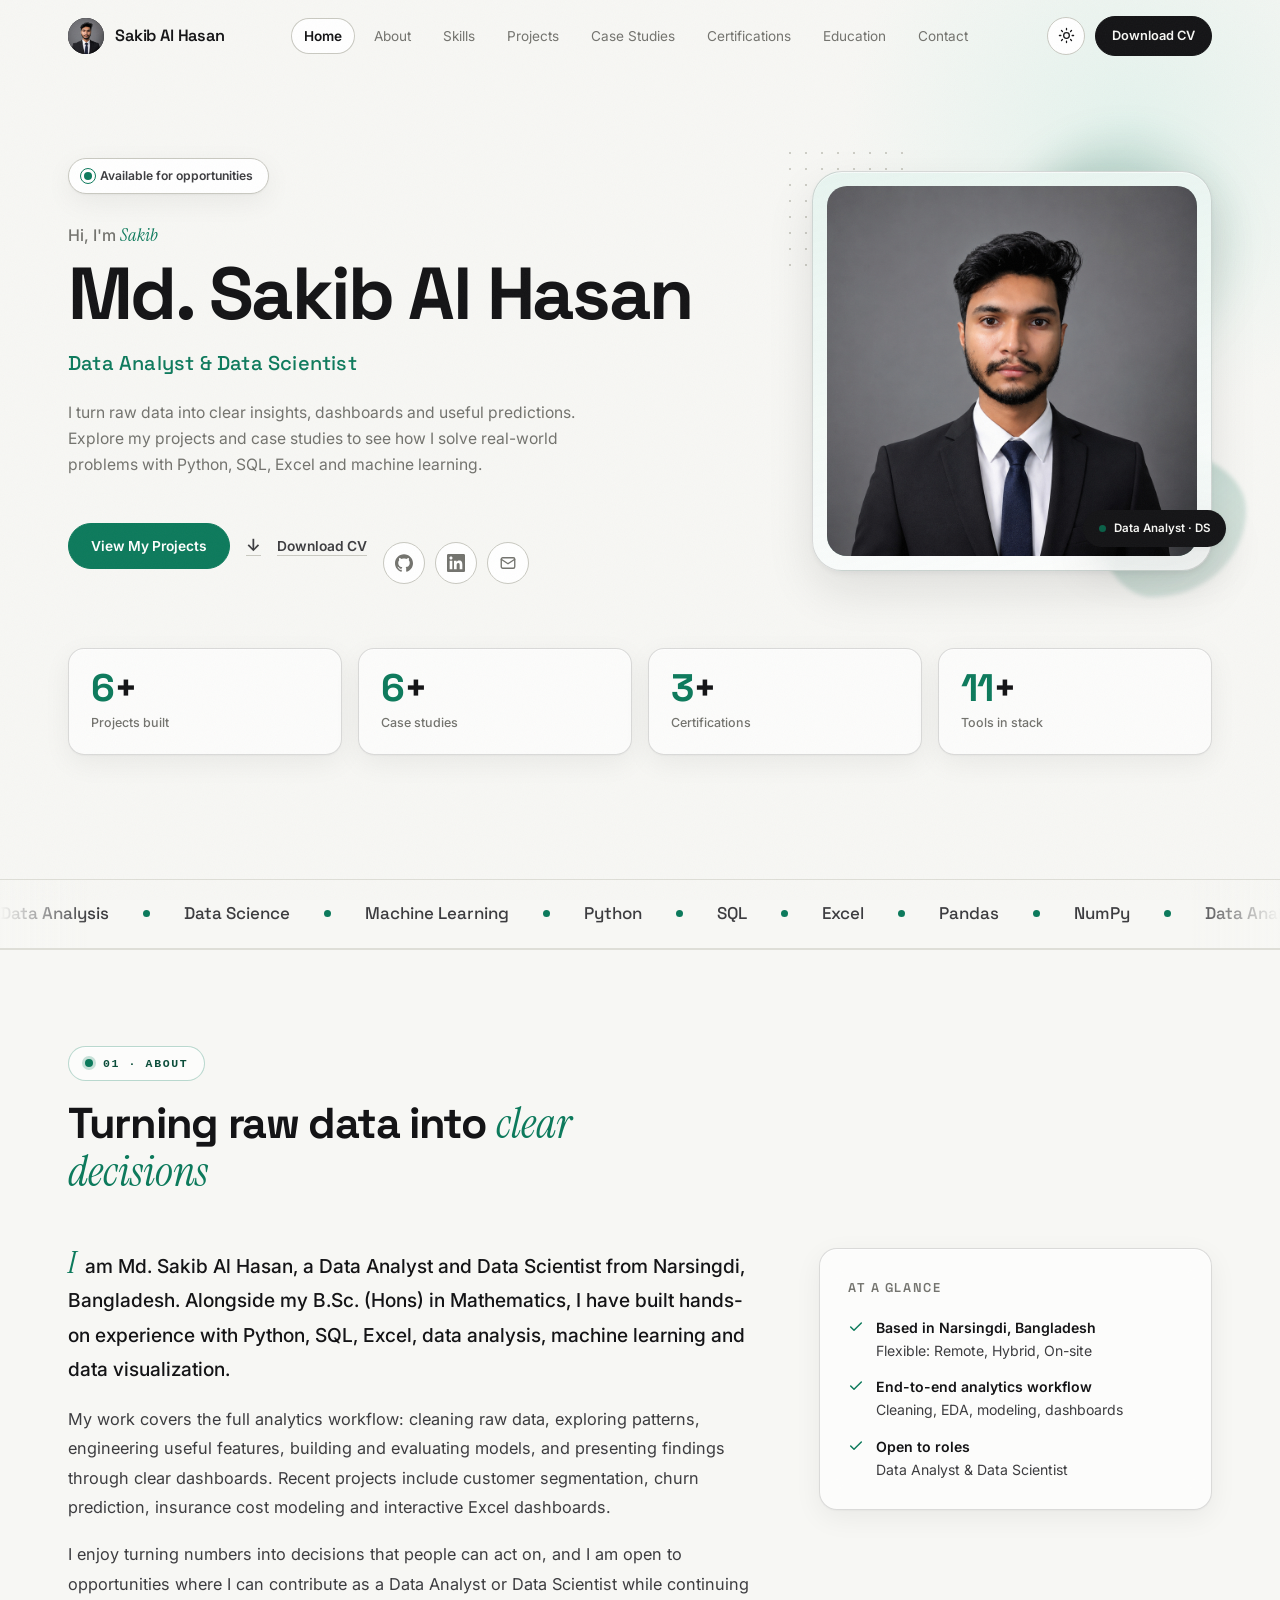
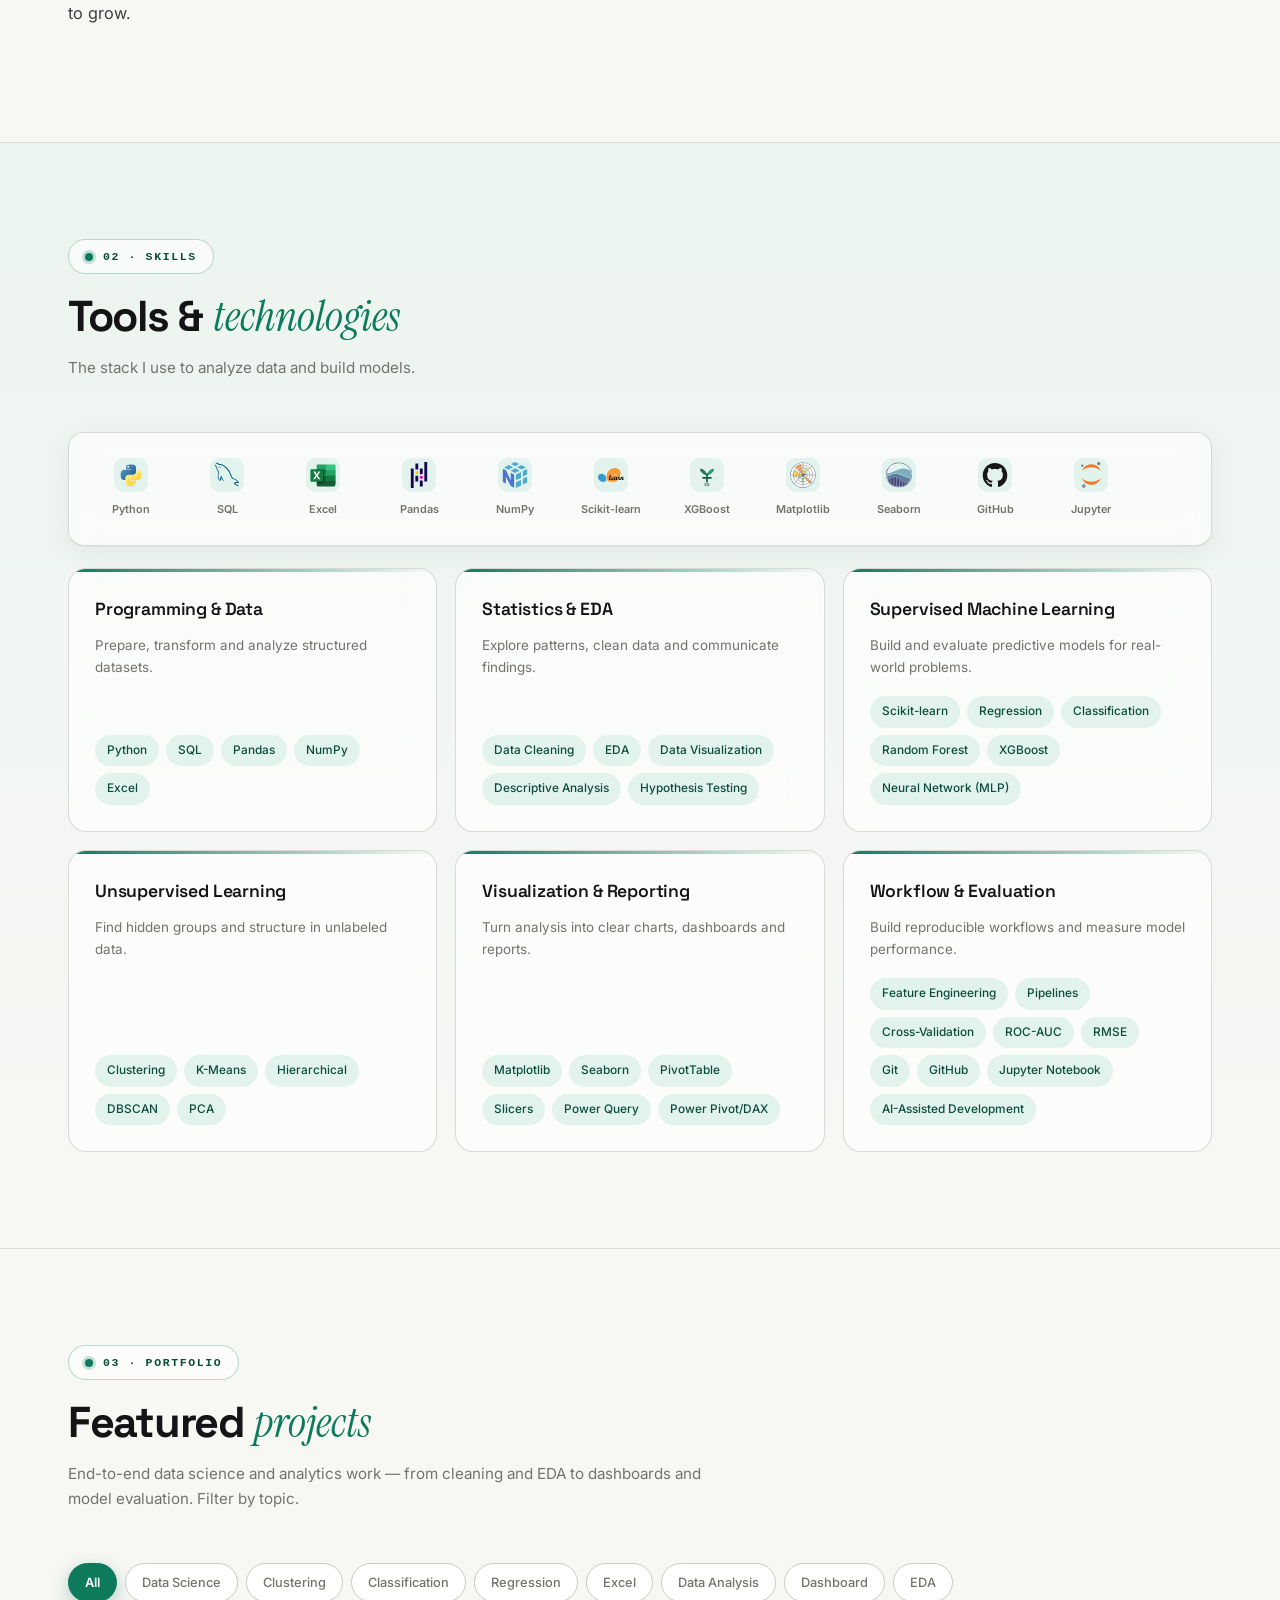
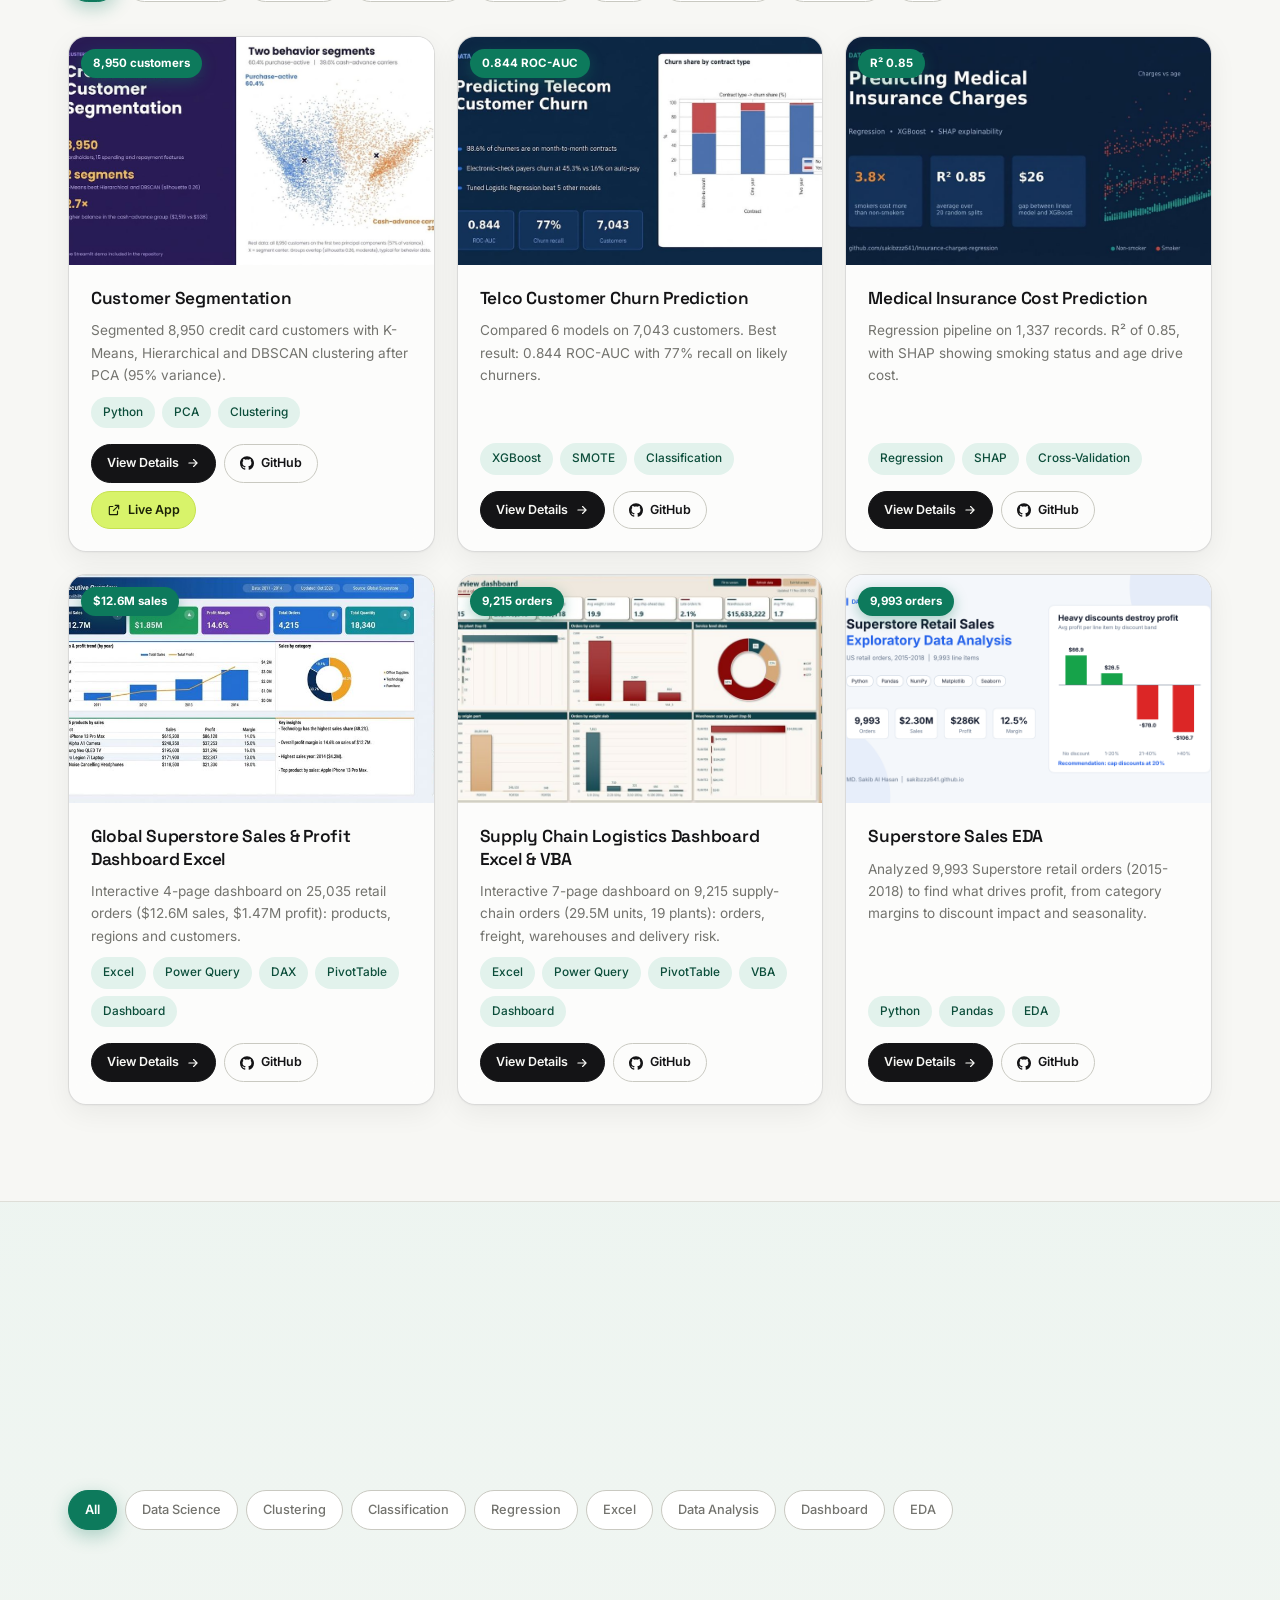
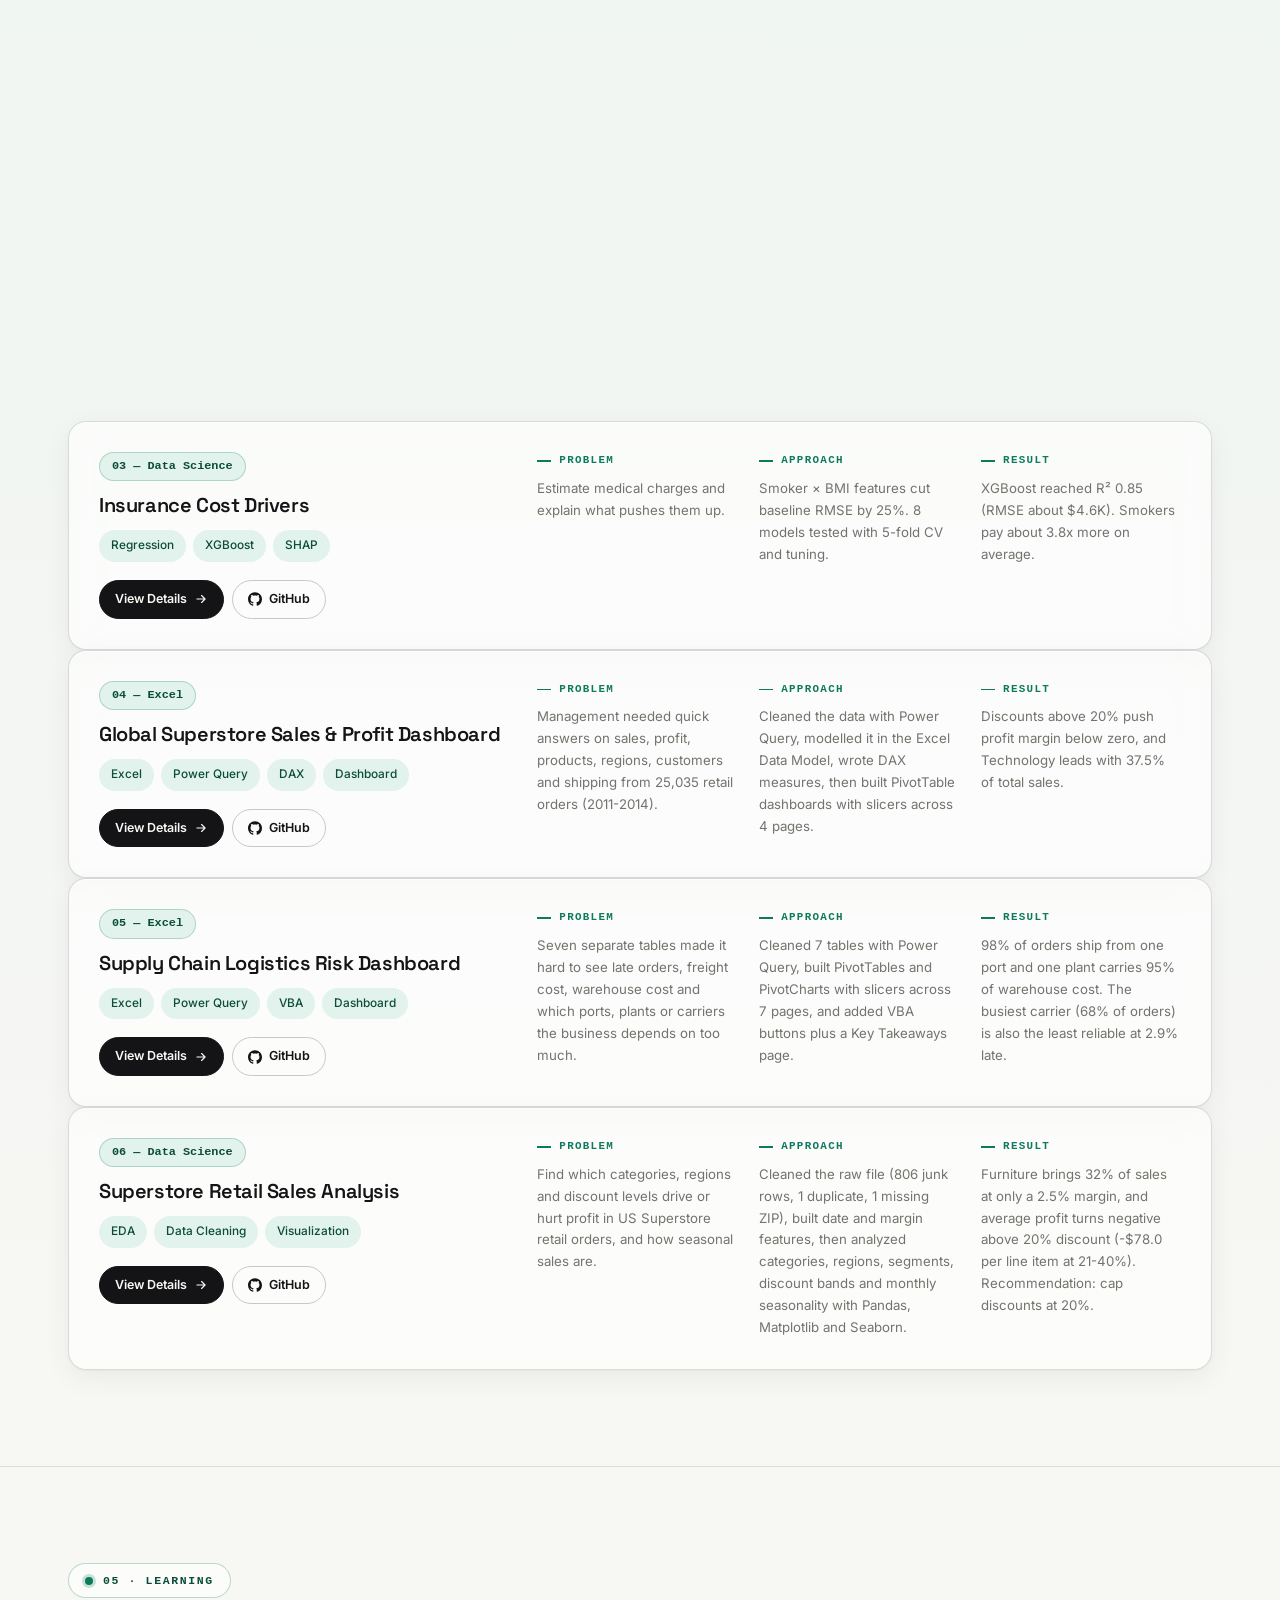
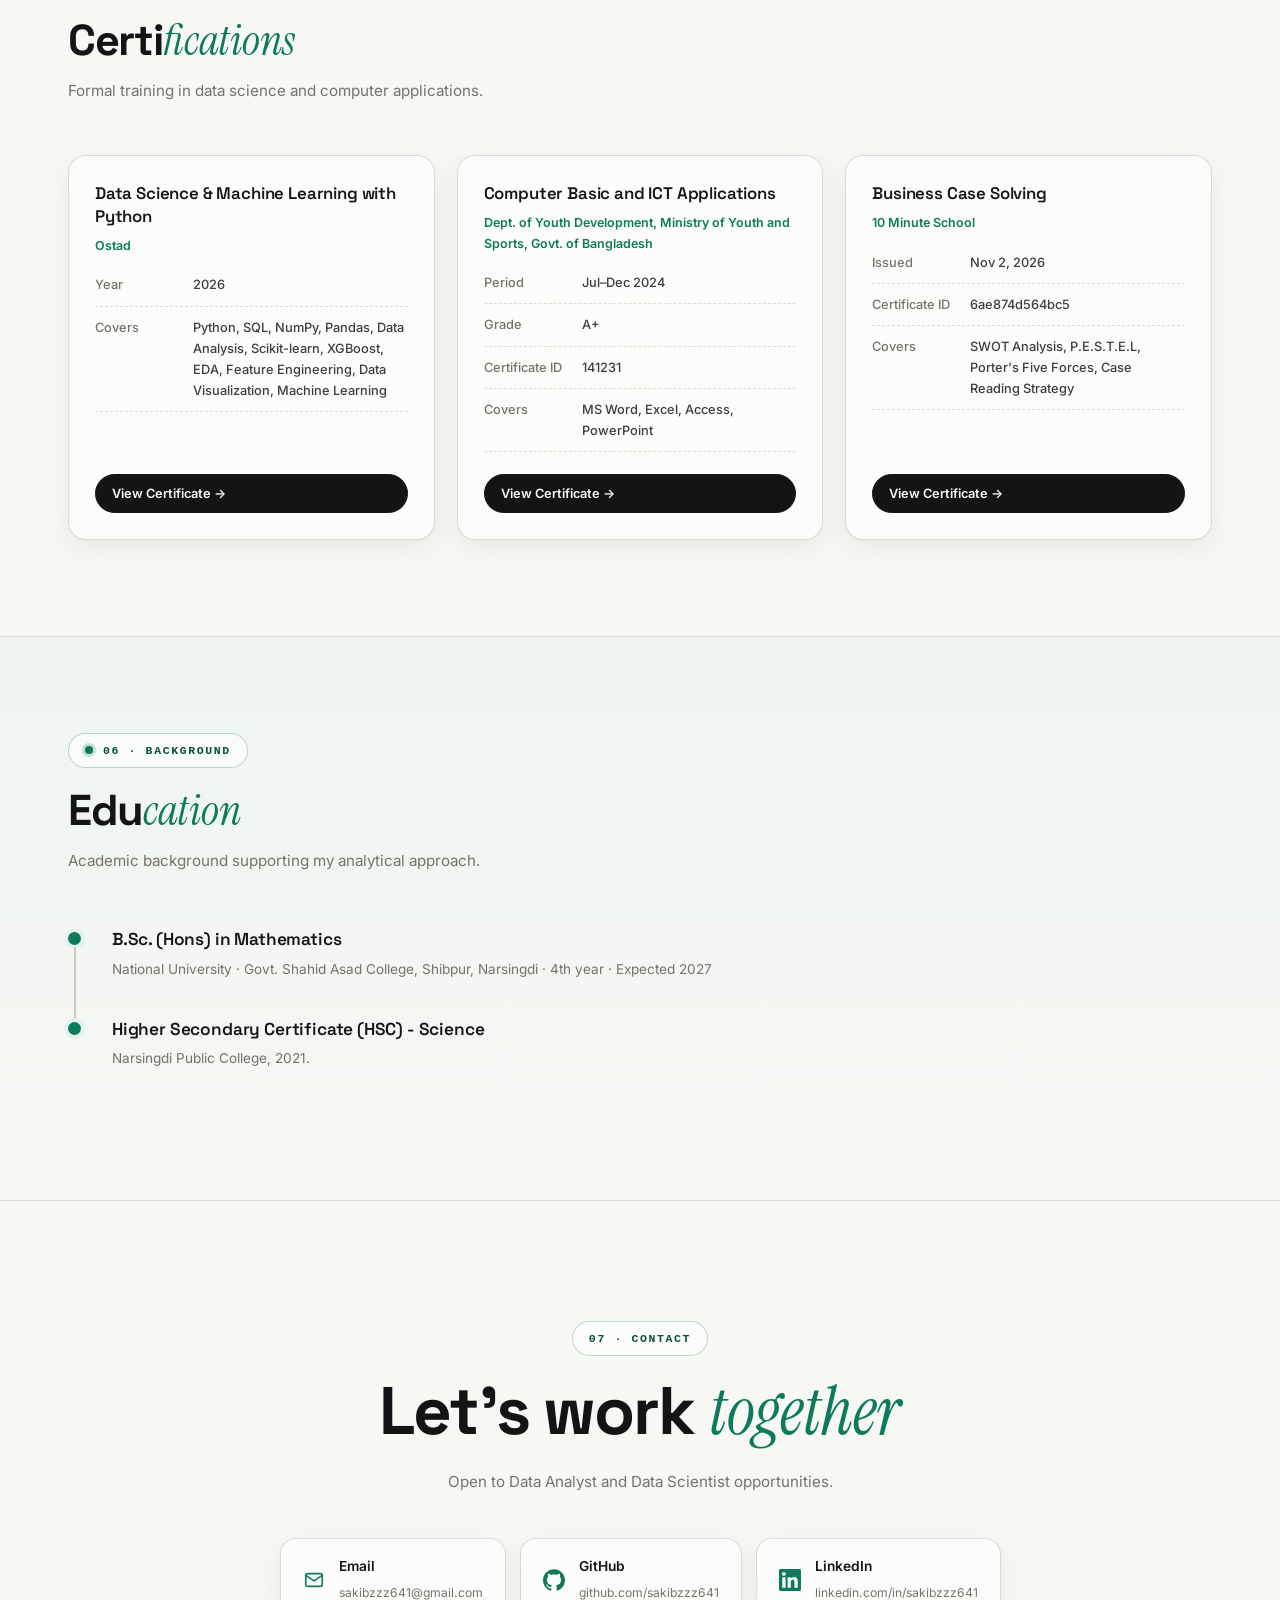
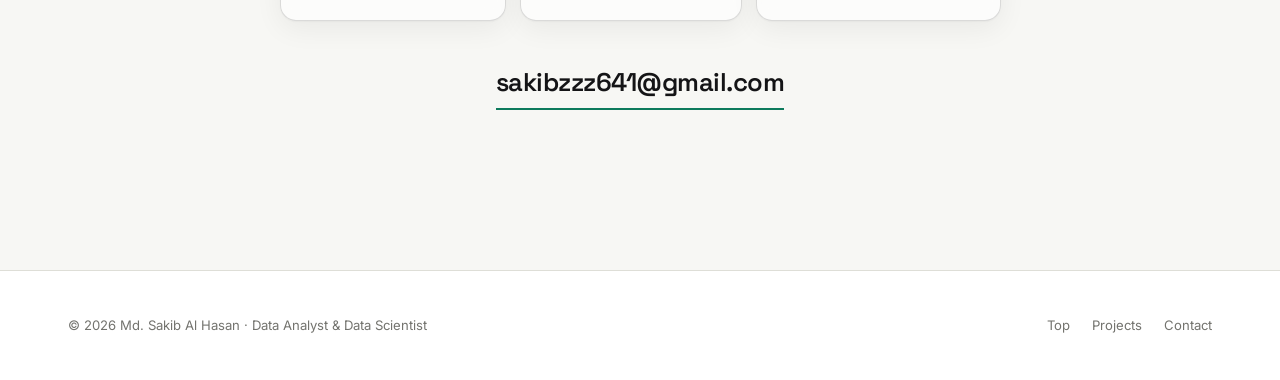
==== commit 35327b07: "light mode fix" ====
--- a/index.html
+++ b/index.html
@@ -22,10 +22,10 @@
 :root{
  --bg:#f7f7f4; --surface:#ffffff; --ink:#141416; --ink2:#3d3d40; --mute:#73736e;
  --glass:color-mix(in srgb,#ffffff 62%,transparent);
- --glass-border:color-mix(in srgb,#141416 9%,transparent);
+ --glass-border:color-mix(in srgb,#141416 15%,transparent);
  --glass-hi:rgba(255,255,255,.65);
  --glow:0 18px 44px color-mix(in srgb,var(--accent) 16%,transparent);
- --line:#e7e7e1; --line2:#dcdcd4;
+ --line:#deded7; --line2:#c9c9c1;
  --accent:#0d7a5c; --accent2:#0a5f47; --accent-soft:#e2f2ec; --accent-ink:#0b4d3a;
  --highlight:#d8f36a;
  --card-shadow:0 1px 2px rgba(20,20,22,.04),0 8px 28px rgba(20,20,22,.06);
@@ -311,14 +311,16 @@
  .about-card{position:static}
  .case{grid-template-columns:1fr;gap:24px;padding:26px 22px}
 }
-@media(max-width:760px){
- .wrap{padding:0 20px}
+@media(max-width:1080px){
  nav{height:64px}
- nav ul{position:fixed;top:64px;left:12px;right:12px;flex-direction:column;gap:4px;background:var(--surface);border:1px solid var(--line);border-radius:18px;padding:14px;box-shadow:var(--card-shadow-lg);opacity:0;visibility:hidden;pointer-events:none;transform:translateY(-10px);transition:all .25s ease;font-size:.95rem}
+ nav ul{position:fixed;top:64px;left:12px;right:12px;flex-direction:column;gap:4px;background:var(--surface);border:1px solid var(--line);border-radius:18px;padding:14px;box-shadow:var(--card-shadow-lg);opacity:0;visibility:hidden;pointer-events:none;transform:translateY(-10px);transition:all .25s ease;font-size:.95rem;max-height:calc(100vh - 80px);overflow-y:auto}
  nav ul.open{opacity:1;visibility:visible;pointer-events:auto;transform:none}
  nav ul a{display:block;padding:11px 16px}
  #navCv{display:none}
  .menu{display:grid}
+}
+@media(max-width:760px){
+ .wrap{padding:0 20px}
  .hero{padding:128px 0 48px}
  .stats{grid-template-columns:repeat(2,1fr);gap:26px}
  .groups,.projects,.certs{grid-template-columns:1fr}
